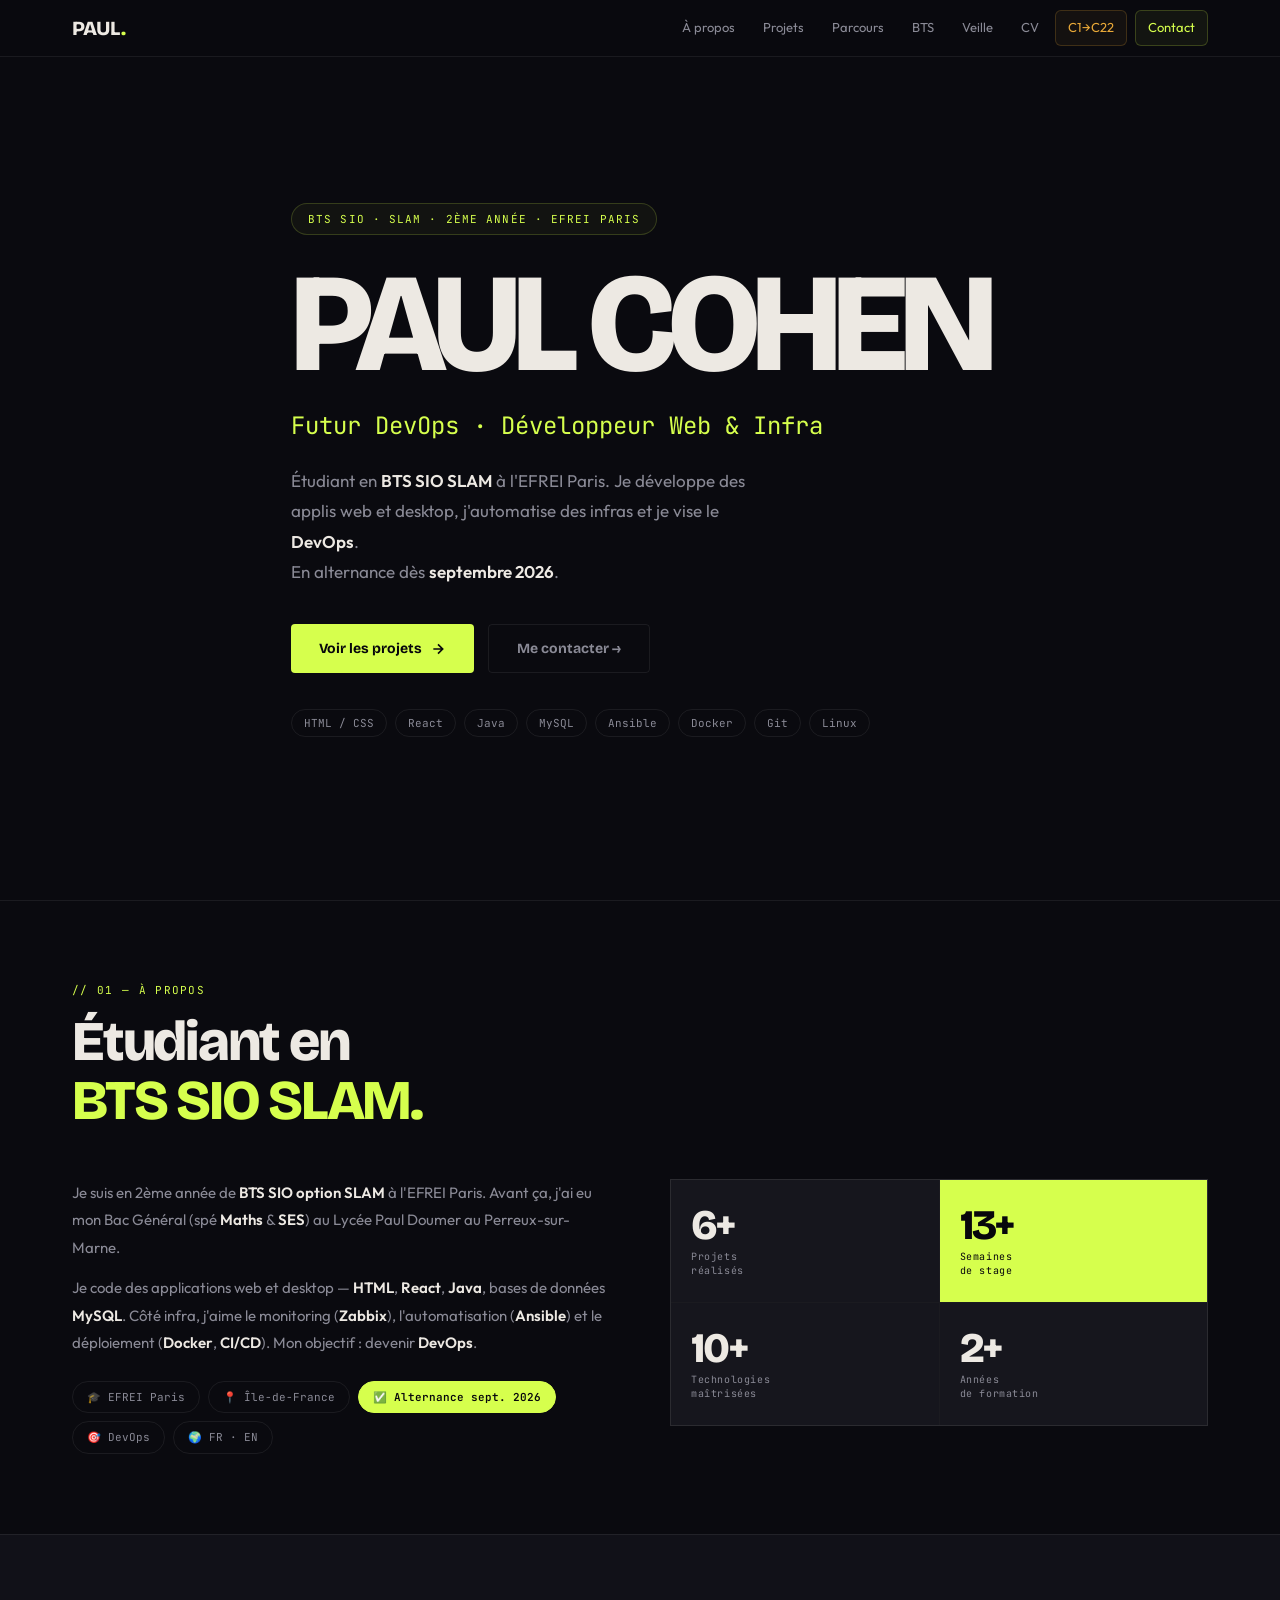
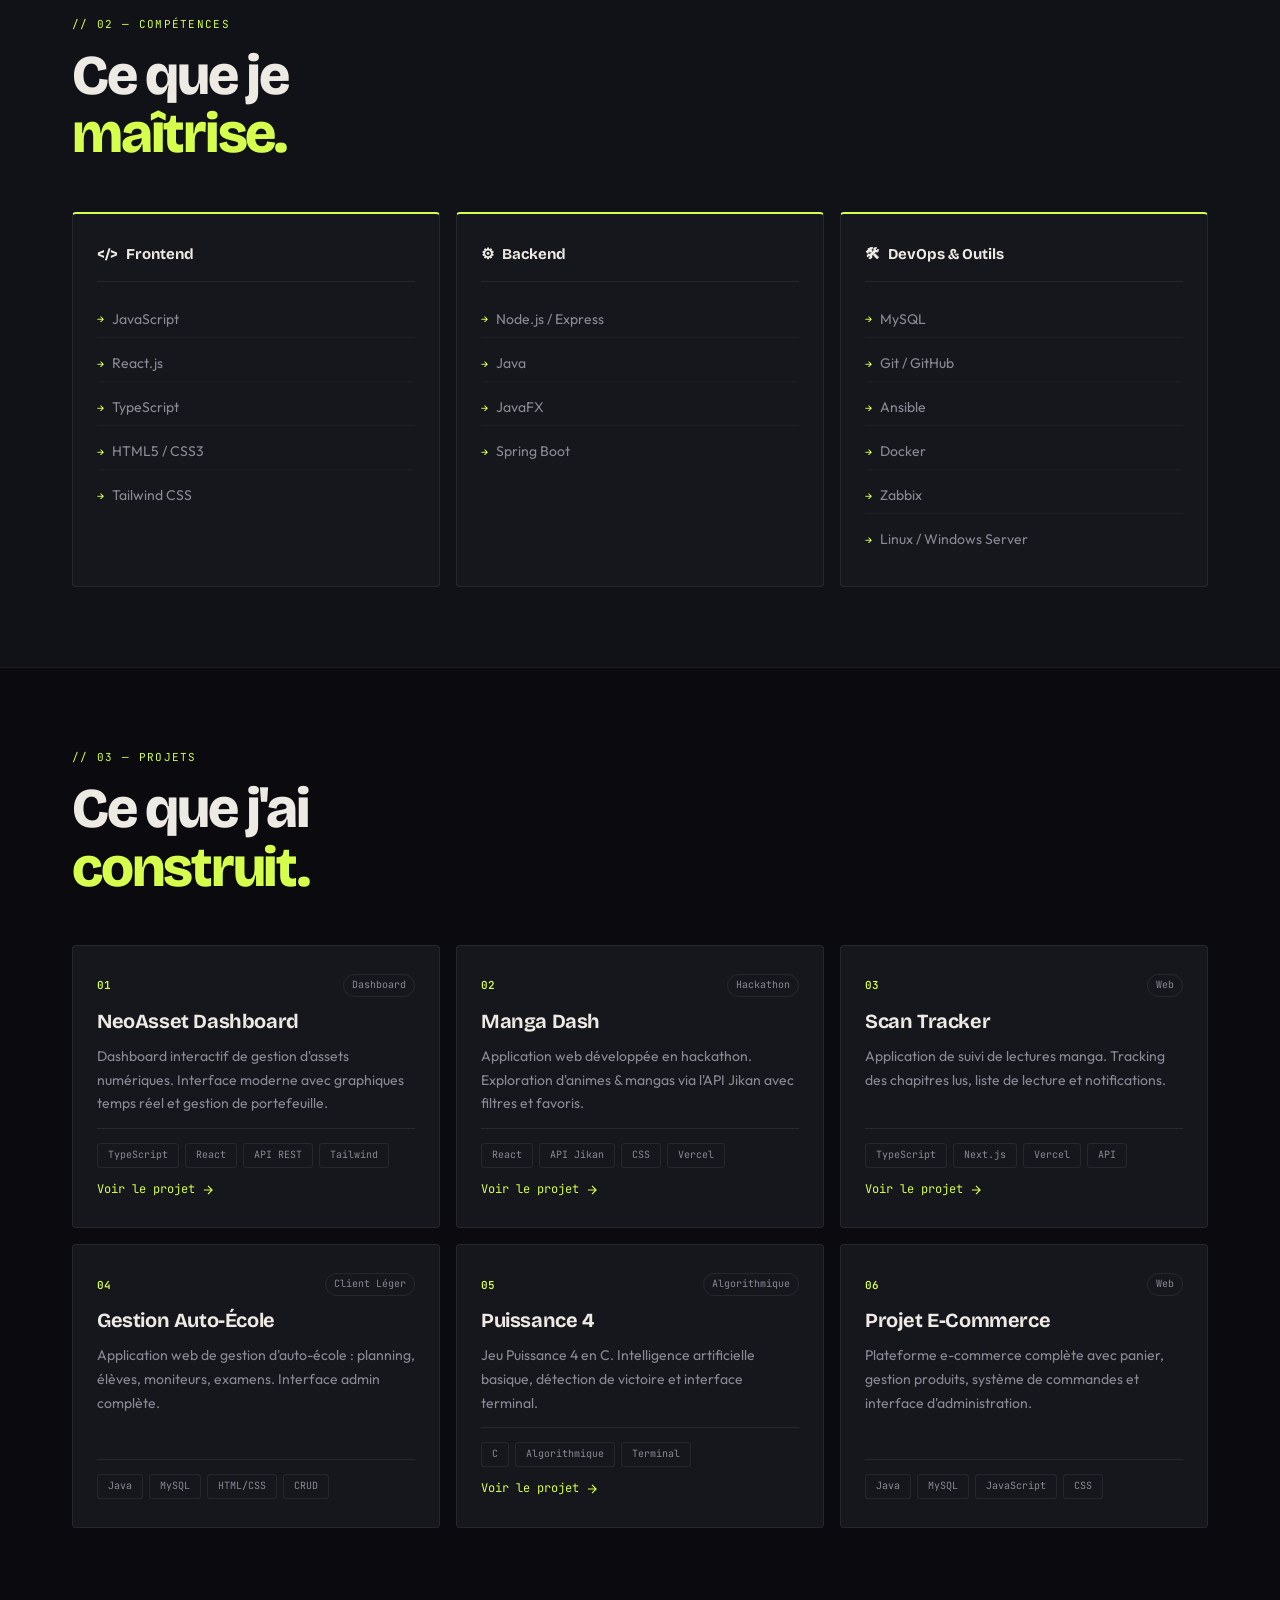
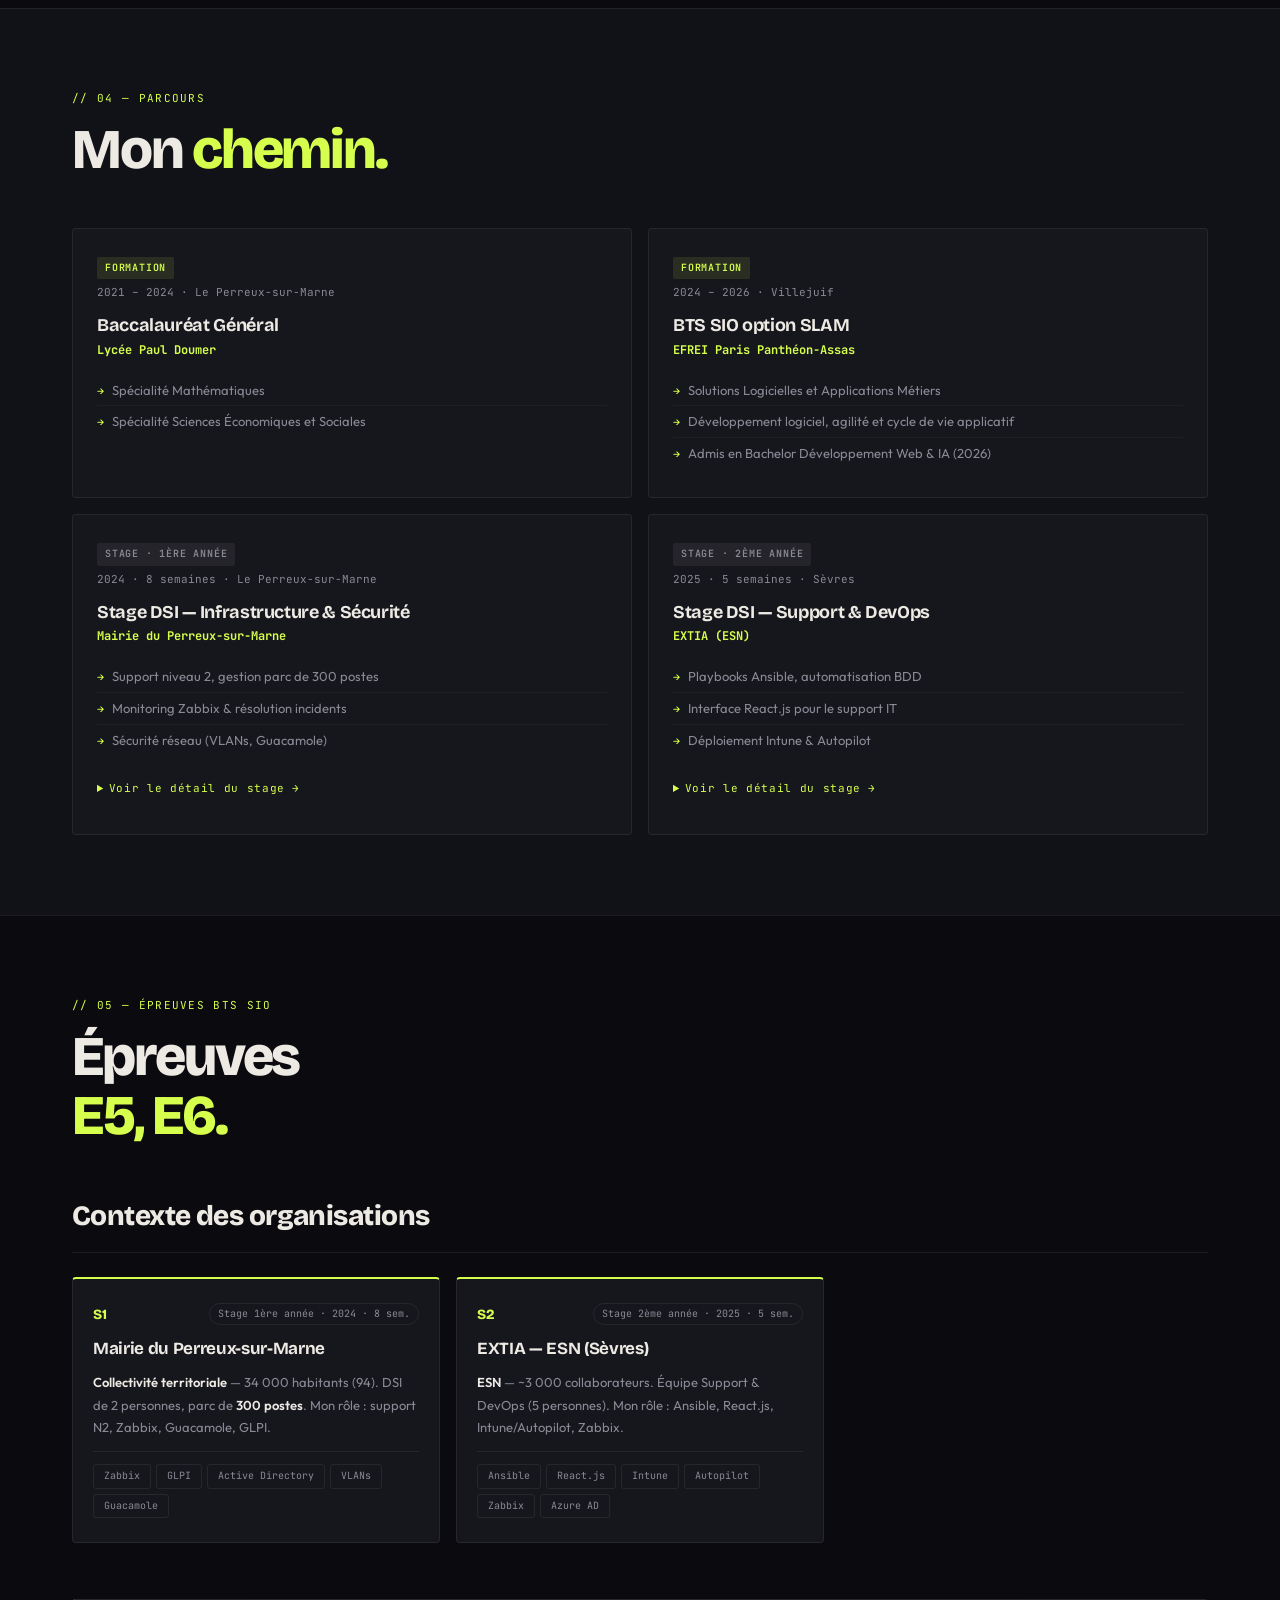
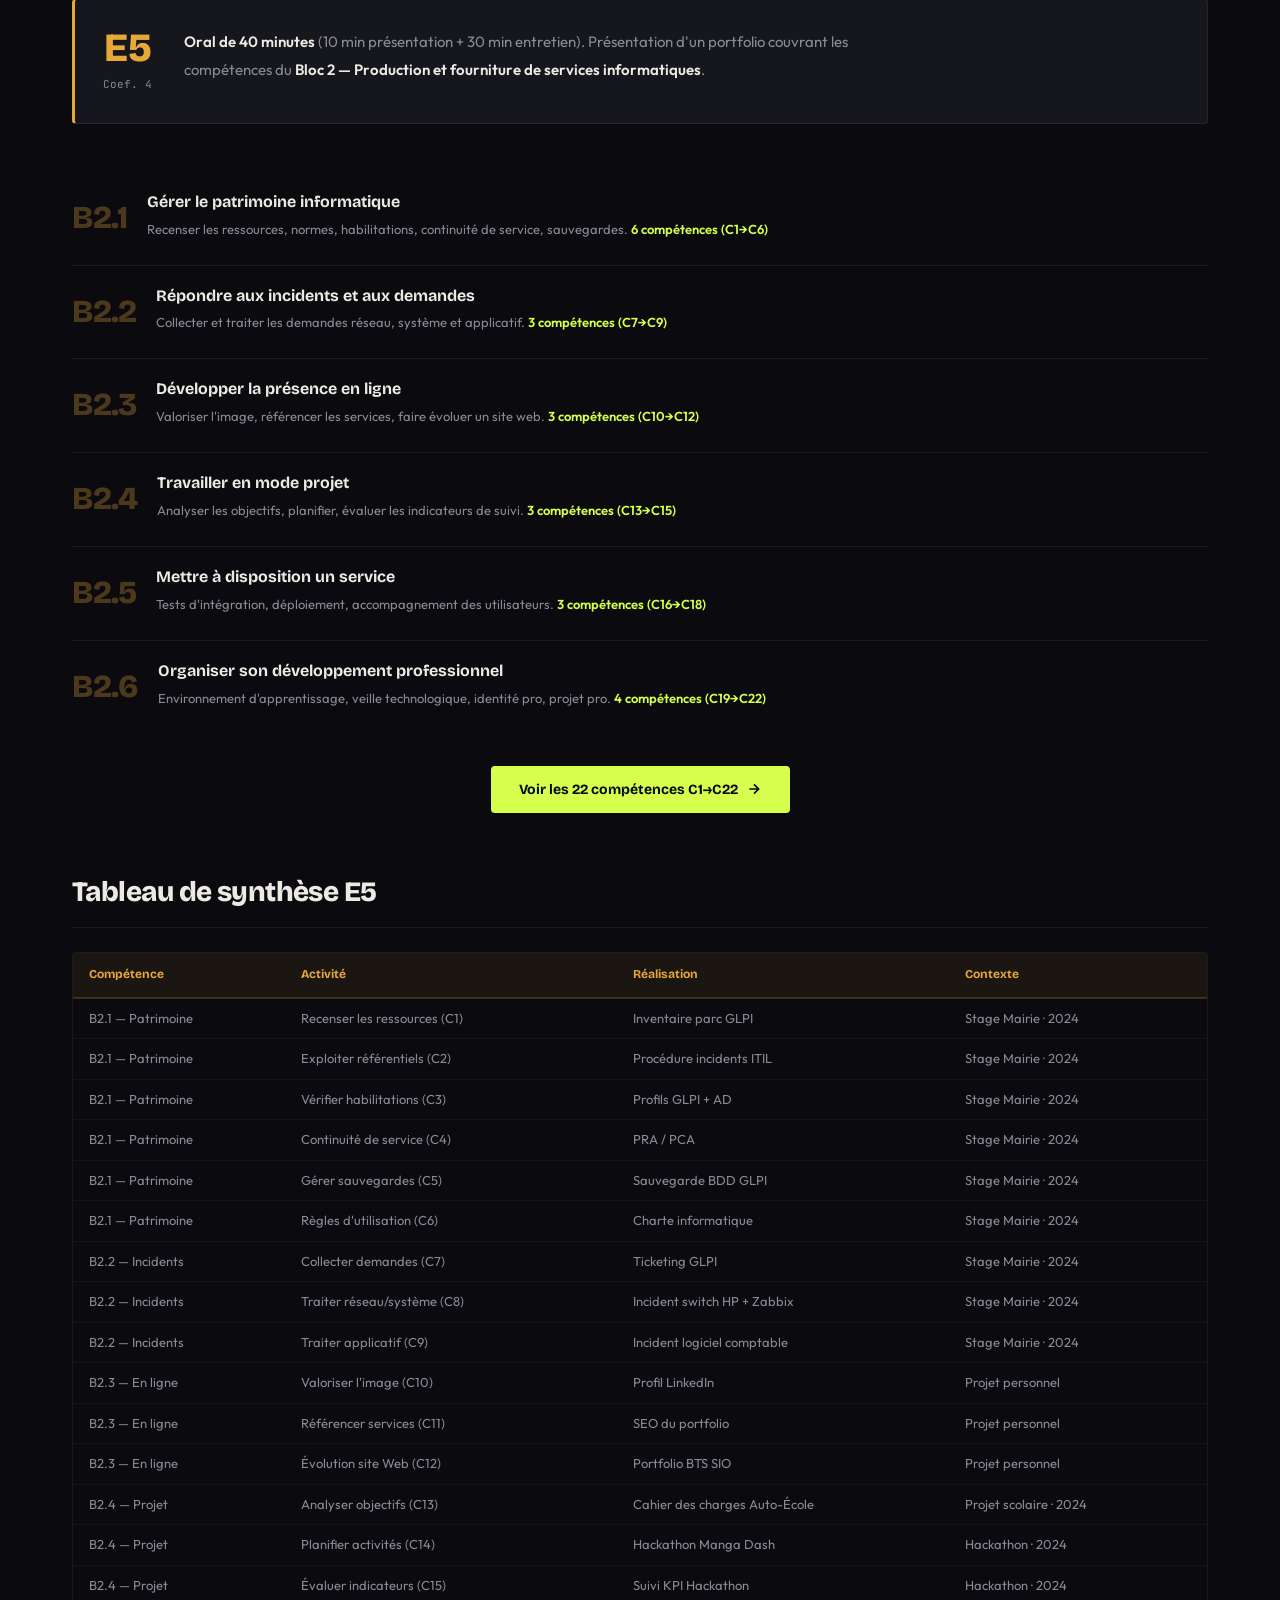
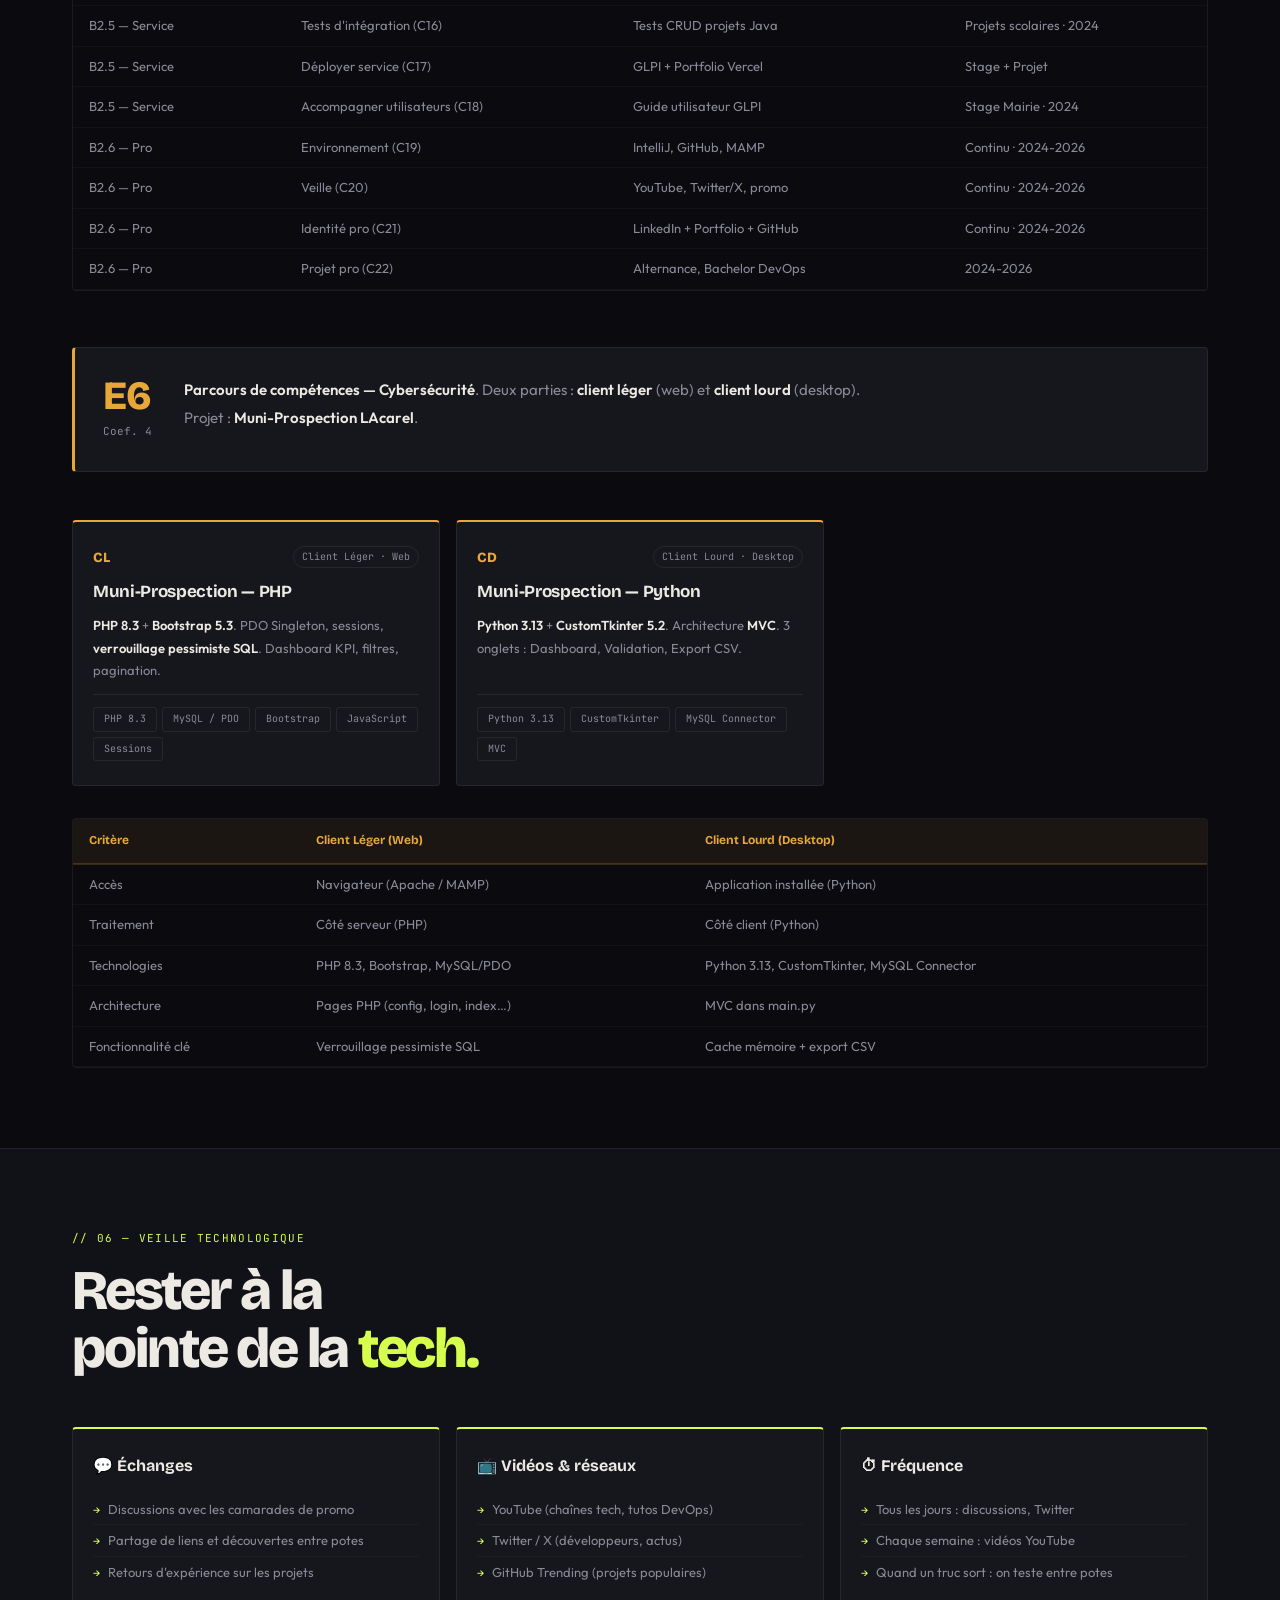
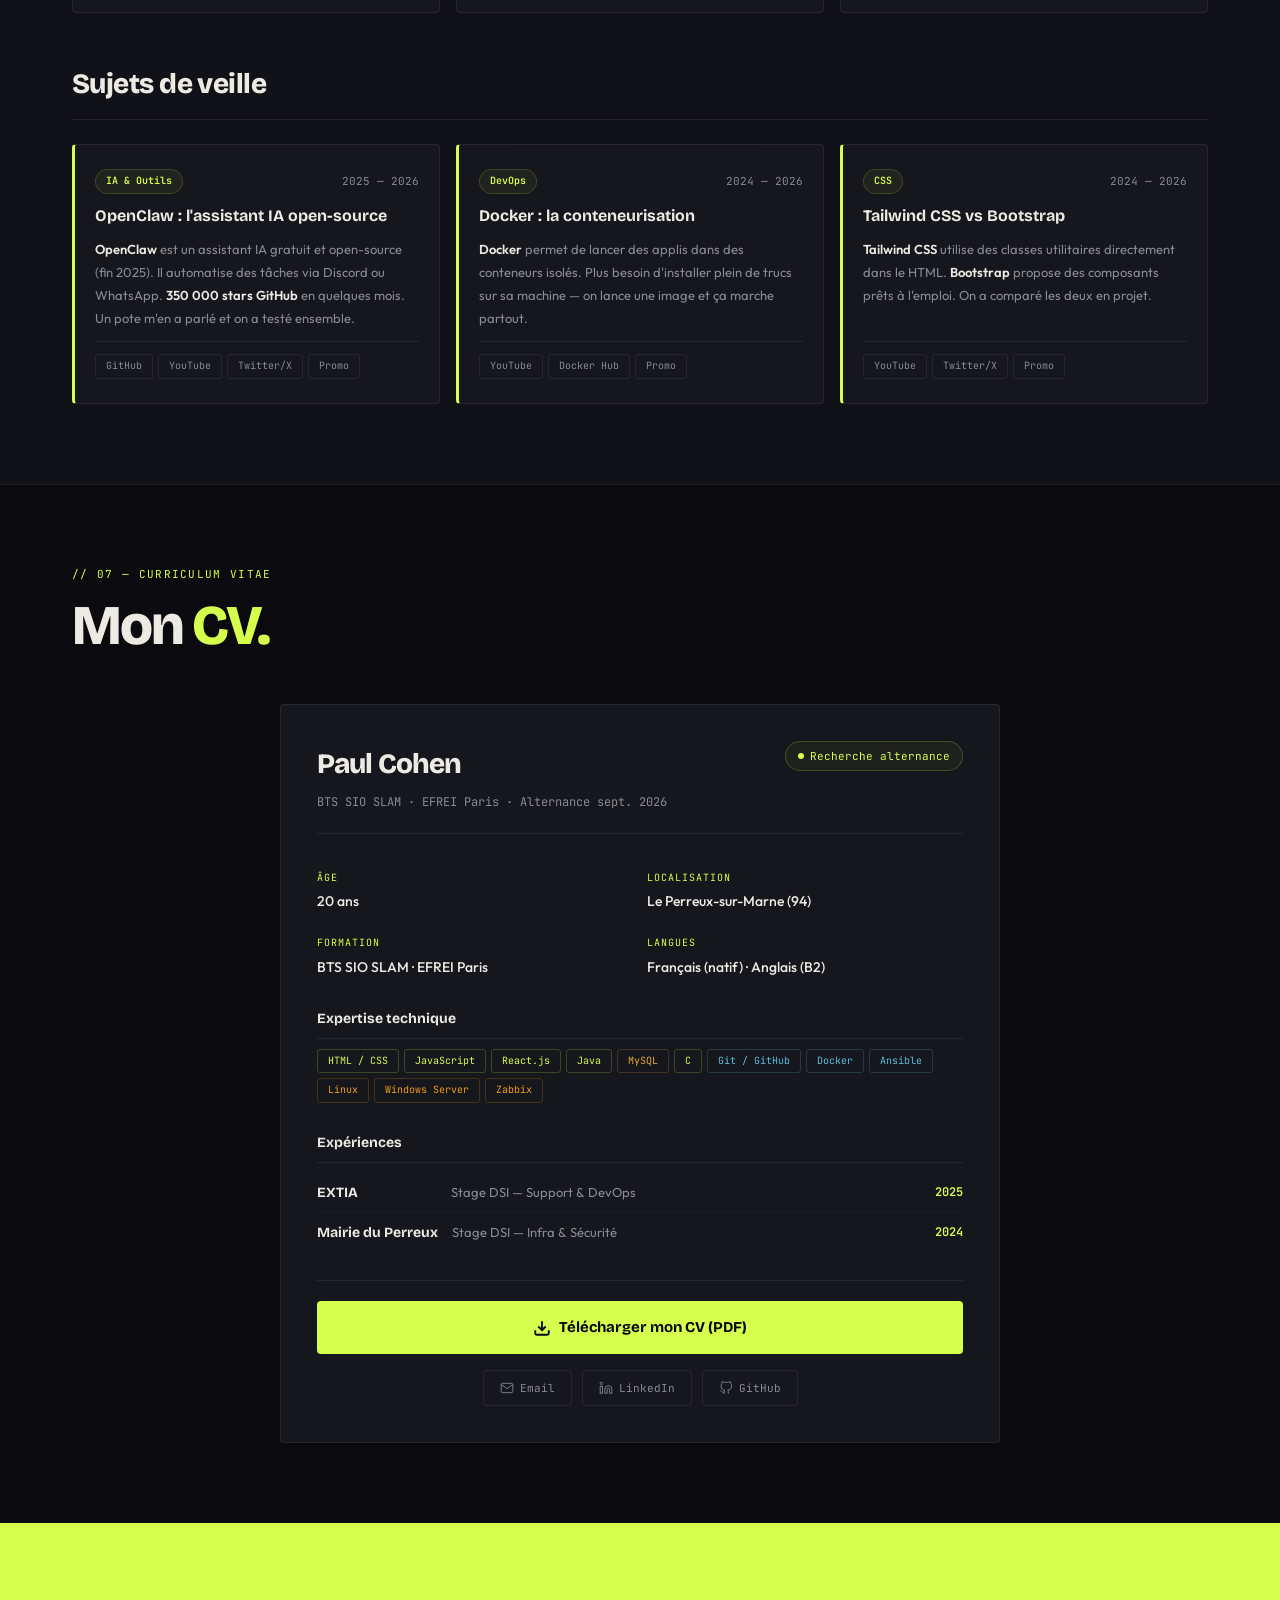
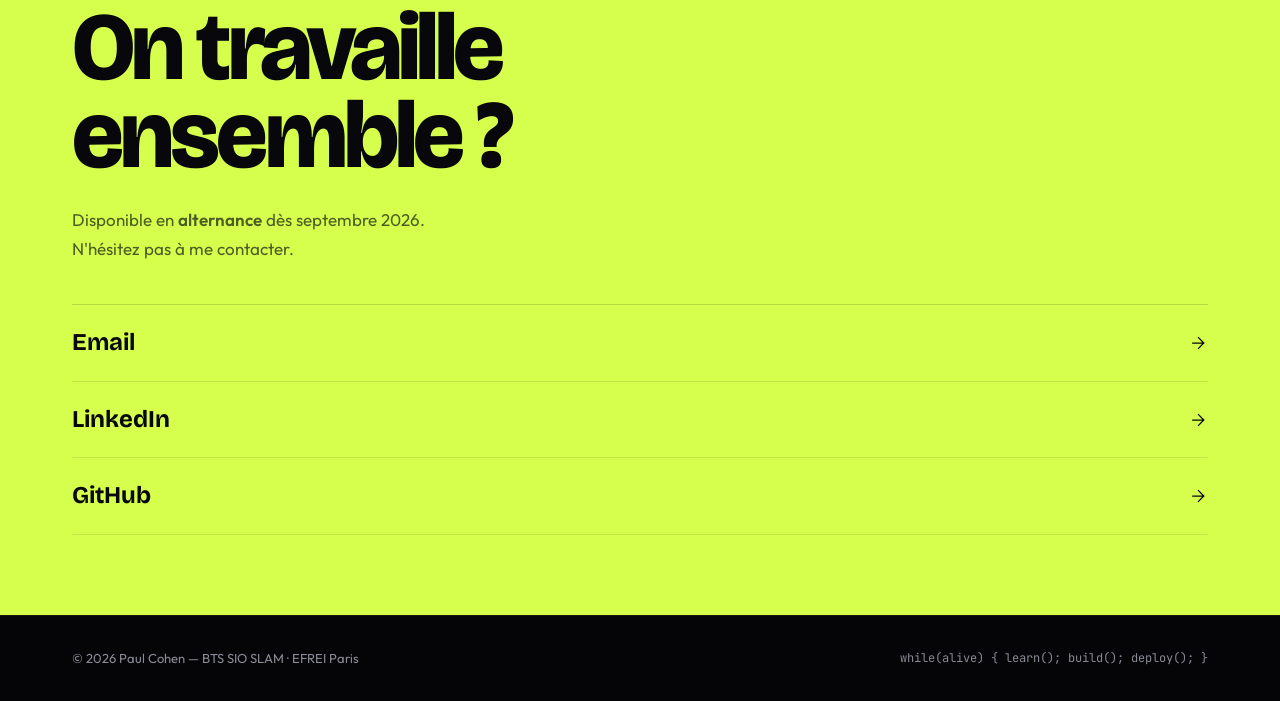
==== index.html @ 498a3d5b "conclusion" ====
<!DOCTYPE html>
<html lang="fr">
<head>
  <meta charset="UTF-8" />
  <meta name="viewport" content="width=device-width, initial-scale=1.0" />
  <title>Paul Cohen — BTS SIO SLAM · Portfolio</title>
  <meta name="description" content="Portfolio de Paul Cohen, étudiant en BTS SIO SLAM à l'EFREI Paris. Projets web, stages en infrastructure & DevOps, compétences C1 à C22." />
  <link rel="icon" href="data:image/svg+xml,<svg xmlns='http://www.w3.org/2000/svg' viewBox='0 0 100 100'><rect rx='16' width='100' height='100' fill='%230a0a0f'/><text x='50' y='72' font-size='60' font-family='sans-serif' font-weight='800' fill='%23D6FF4D' text-anchor='middle'>P</text></svg>" />
  <link rel="preconnect" href="https://fonts.googleapis.com" />
  <link rel="preconnect" href="https://fonts.gstatic.com" crossorigin />
  <link href="https://fonts.googleapis.com/css2?family=Bricolage+Grotesque:wght@400..800&family=Outfit:wght@300..600&family=JetBrains+Mono:wght@300..600&display=swap" rel="stylesheet" />
  <link rel="stylesheet" href="css/style.css" />
</head>
<body>

  <!-- NAV -->
  <nav id="nav">
    <div class="nav-inner">
      <a href="#hero" class="logo">PAUL<span>.</span></a>
      <div class="nav-links">
        <a href="#about">À propos</a>
        <a href="#projects">Projets</a>
        <a href="#parcours">Parcours</a>
        <a href="#bts">BTS</a>
        <a href="#veille">Veille</a>
        <a href="#cv">CV</a>
        <a href="epreuve-e5.html" class="nav-accent">C1→C22</a>
        <a href="#contact" class="nav-cta">Contact</a>
      </div>
      <button id="burger" aria-label="Menu"><span></span><span></span></button>
    </div>
  </nav>

  <!-- Mobile menu -->
  <div id="mobile-menu">
    <a href="#about">À propos</a>
    <a href="#skills">Compétences</a>
    <a href="#projects">Projets</a>
    <a href="#parcours">Parcours</a>
    <a href="#bts">BTS E5/E6</a>
    <a href="#veille">Veille</a>
    <a href="#cv">CV</a>
    <a href="epreuve-e5.html">C1 → C22</a>
    <a href="#contact">Contact</a>
  </div>

  <!-- ═══════ HERO ═══════ -->
  <section id="hero">
    <div class="container">
      <div class="hero-inner">
        <p class="hero-tag">BTS SIO · SLAM · 2ème année · EFREI Paris</p>
        <h1 class="hero-name">PAUL COHEN</h1>
        <p class="hero-role">Futur DevOps · Développeur Web & Infra</p>
        <p class="hero-desc">
          Étudiant en <strong>BTS SIO SLAM</strong> à l'EFREI Paris.
          Je développe des applis web et desktop, j'automatise des infras
          et je vise le <strong>DevOps</strong>.<br>
          En alternance dès <strong>septembre 2026</strong>.
        </p>
        <div class="hero-btns">
          <a href="#projects" class="btn btn-primary">
            Voir les projets
            <svg viewBox="0 0 24 24" fill="none" stroke="currentColor" stroke-width="2.5" width="16" height="16"><path d="M5 12h14M12 5l7 7-7 7"/></svg>
          </a>
          <a href="#contact" class="btn btn-secondary">Me contacter →</a>
        </div>
        <div class="hero-techs">
          <span class="tech-tag">HTML / CSS</span>
          <span class="tech-tag">React</span>
          <span class="tech-tag">Java</span>
          <span class="tech-tag">MySQL</span>
          <span class="tech-tag">Ansible</span>
          <span class="tech-tag">Docker</span>
          <span class="tech-tag">Git</span>
          <span class="tech-tag">Linux</span>
        </div>
      </div>
    </div>
  </section>

  <!-- ═══════ ABOUT ═══════ -->
  <section id="about">
    <div class="container">
      <p class="sec-label">// 01 — À propos</p>
      <h2 class="sec-title">Étudiant en<br><em>BTS SIO SLAM.</em></h2>

      <div class="about-grid">
        <div>
          <p class="about-bio">
            Je suis en 2ème année de <strong>BTS SIO option SLAM</strong> à l'EFREI Paris.
            Avant ça, j'ai eu mon Bac Général (spé <strong>Maths</strong> &amp; <strong>SES</strong>)
            au Lycée Paul Doumer au Perreux-sur-Marne.
          </p>
          <p class="about-bio">
            Je code des applications web et desktop — <strong>HTML</strong>, <strong>React</strong>,
            <strong>Java</strong>, bases de données <strong>MySQL</strong>.
            Côté infra, j'aime le monitoring (<strong>Zabbix</strong>), l'automatisation (<strong>Ansible</strong>)
            et le déploiement (<strong>Docker</strong>, <strong>CI/CD</strong>).
            Mon objectif : devenir <strong>DevOps</strong>.
          </p>
          <div class="pills">
            <span class="pill">🎓 EFREI Paris</span>
            <span class="pill">📍 Île-de-France</span>
            <span class="pill active">✅ Alternance sept. 2026</span>
            <span class="pill">🎯 DevOps</span>
            <span class="pill">🌍 FR · EN</span>
          </div>
        </div>

        <div class="stats-grid">
          <div class="stat-box">
            <span class="stat-num" data-target="6">0</span>
            <span class="stat-label">Projets<br>réalisés</span>
          </div>
          <div class="stat-box accent">
            <span class="stat-num" data-target="13">0</span>
            <span class="stat-label">Semaines<br>de stage</span>
          </div>
          <div class="stat-box">
            <span class="stat-num" data-target="10">0</span>
            <span class="stat-label">Technologies<br>maîtrisées</span>
          </div>
          <div class="stat-box">
            <span class="stat-num" data-target="2">0</span>
            <span class="stat-label">Années<br>de formation</span>
          </div>
        </div>
      </div>
    </div>
  </section>

  <!-- ═══════ SKILLS ═══════ -->
  <section id="skills">
    <div class="container">
      <p class="sec-label">// 02 — Compétences</p>
      <h2 class="sec-title">Ce que je<br><em>maîtrise.</em></h2>

      <div class="skills-grid">
        <div class="skill-col">
          <h3 class="skill-col-title"><span>&lt;/&gt;</span> Frontend</h3>
          <ul class="skill-list">
            <li class="skill-item">JavaScript</li>
            <li class="skill-item">React.js</li>
            <li class="skill-item">TypeScript</li>
            <li class="skill-item">HTML5 / CSS3</li>
            <li class="skill-item">Tailwind CSS</li>
          </ul>
        </div>
        <div class="skill-col">
          <h3 class="skill-col-title"><span>⚙</span> Backend</h3>
          <ul class="skill-list">
            <li class="skill-item">Node.js / Express</li>
            <li class="skill-item">Java</li>
            <li class="skill-item">JavaFX</li>
            <li class="skill-item">Spring Boot</li>
          </ul>
        </div>
        <div class="skill-col">
          <h3 class="skill-col-title"><span>🛠</span> DevOps &amp; Outils</h3>
          <ul class="skill-list">
            <li class="skill-item">MySQL</li>
            <li class="skill-item">Git / GitHub</li>
            <li class="skill-item">Ansible</li>
            <li class="skill-item">Docker</li>
            <li class="skill-item">Zabbix</li>
            <li class="skill-item">Linux / Windows Server</li>
          </ul>
        </div>
      </div>
    </div>
  </section>

  <!-- ═══════ PROJECTS ═══════ -->
  <section id="projects">
    <div class="container">
      <p class="sec-label">// 03 — Projets</p>
      <h2 class="sec-title">Ce que j'ai<br><em>construit.</em></h2>
      <div class="proj-grid" id="projCards">
        <!-- Rendered by JS -->
      </div>
    </div>
  </section>

  <!-- ═══════ PARCOURS ═══════ -->
  <section id="parcours">
    <div class="container">
      <p class="sec-label">// 04 — Parcours</p>
      <h2 class="sec-title">Mon <em>chemin.</em></h2>

      <div class="tl-grid">

        <!-- BAC -->
        <div class="tl-card fade-in">
          <div class="tl-top">
            <span class="tl-tag edu">Formation</span>
            <span class="tl-period">2021 – 2024 · Le Perreux-sur-Marne</span>
          </div>
          <h3 class="tl-title">Baccalauréat Général</h3>
          <h4 class="tl-place">Lycée Paul Doumer</h4>
          <ul class="tl-list">
            <li>Spécialité Mathématiques</li>
            <li>Spécialité Sciences Économiques et Sociales</li>
          </ul>
        </div>

        <!-- BTS -->
        <div class="tl-card fade-in">
          <div class="tl-top">
            <span class="tl-tag edu">Formation</span>
            <span class="tl-period">2024 – 2026 · Villejuif</span>
          </div>
          <h3 class="tl-title">BTS SIO option SLAM</h3>
          <h4 class="tl-place">EFREI Paris Panthéon-Assas</h4>
          <ul class="tl-list">
            <li>Solutions Logicielles et Applications Métiers</li>
            <li>Développement logiciel, agilité et cycle de vie applicatif</li>
            <li>Admis en Bachelor Développement Web &amp; IA (2026)</li>
          </ul>
        </div>

        <!-- STAGE MAIRIE -->
        <div class="tl-card fade-in">
          <div class="tl-top">
            <span class="tl-tag xp">Stage · 1ère année</span>
            <span class="tl-period">2024 · 8 semaines · Le Perreux-sur-Marne</span>
          </div>
          <h3 class="tl-title">Stage DSI — Infrastructure &amp; Sécurité</h3>
          <h4 class="tl-place">Mairie du Perreux-sur-Marne</h4>
          <ul class="tl-list">
            <li>Support niveau 2, gestion parc de 300 postes</li>
            <li>Monitoring Zabbix &amp; résolution incidents</li>
            <li>Sécurité réseau (VLANs, Guacamole)</li>
          </ul>
          <details class="stage-details">
            <summary>Voir le détail du stage →</summary>
            <div class="stage-detail-grid">
              <div class="stage-block">
                <span class="stage-block-label">Observabilité</span>
                <p>Installation et configuration de <strong>Zabbix</strong> pour le monitoring. Supervision des serveurs, switches et services critiques.</p>
              </div>
              <div class="stage-block">
                <span class="stage-block-label">Accès distant</span>
                <p>Déploiement d'<strong>Apache Guacamole</strong> pour les accès à distance sécurisés. Configuration RDP/SSH via interface web.</p>
              </div>
              <div class="stage-block">
                <span class="stage-block-label">Réseau</span>
                <p>Segmentation via <strong>VLANs</strong> pour isoler les flux sensibles et renforcer la sécurité.</p>
              </div>
              <div class="stage-block">
                <span class="stage-block-label">Support</span>
                <p>Support N2 sur <strong>300 postes</strong>. Gestion des tickets via <strong>GLPI</strong>. Rédaction de procédures et charte informatique.</p>
              </div>
            </div>
            <div class="stage-techs">
              <span>Zabbix</span><span>GLPI</span><span>Guacamole</span><span>Active Directory</span><span>VLANs</span><span>Windows Server</span><span>Linux</span>
            </div>
          </details>
        </div>

        <!-- STAGE EXTIA -->
        <div class="tl-card fade-in">
          <div class="tl-top">
            <span class="tl-tag xp">Stage · 2ème année</span>
            <span class="tl-period">2025 · 5 semaines · Sèvres</span>
          </div>
          <h3 class="tl-title">Stage DSI — Support &amp; DevOps</h3>
          <h4 class="tl-place">EXTIA (ESN)</h4>
          <ul class="tl-list">
            <li>Playbooks Ansible, automatisation BDD</li>
            <li>Interface React.js pour le support IT</li>
            <li>Déploiement Intune &amp; Autopilot</li>
          </ul>
          <details class="stage-details">
            <summary>Voir le détail du stage →</summary>
            <div class="stage-detail-grid">
              <div class="stage-block">
                <span class="stage-block-label">Industrialisation</span>
                <p>Conception de <strong>playbooks Ansible</strong> pour automatiser le provisionnement et la maintenance des bases de données.</p>
              </div>
              <div class="stage-block">
                <span class="stage-block-label">Frontend</span>
                <p>Développement d'une <strong>interface React.js</strong> pour le support IT. Dashboard de suivi des tickets et équipements.</p>
              </div>
              <div class="stage-block">
                <span class="stage-block-label">Modern Workplace</span>
                <p>Déploiement de postes via <strong>Microsoft Intune</strong> et <strong>Autopilot</strong> (Zero-Touch). Politiques de sécurité et conformité.</p>
              </div>
              <div class="stage-block">
                <span class="stage-block-label">Observabilité</span>
                <p>Monitoring d'infrastructure hybride via <strong>Zabbix</strong>. Mise en place d'alertes et tableaux de bord.</p>
              </div>
            </div>
            <div class="stage-techs">
              <span>Ansible</span><span>React.js</span><span>Intune</span><span>Autopilot</span><span>Zabbix</span><span>Azure AD</span><span>PowerShell</span>
            </div>
          </details>
        </div>

      </div>
    </div>
  </section>

  <!-- ═══════ BTS ═══════ -->
  <section id="bts">
    <div class="container">
      <p class="sec-label">// 05 — Épreuves BTS SIO</p>
      <h2 class="sec-title">Épreuves<br><em>E5, E6.</em></h2>

      <!-- Contexte stages -->
      <h3 class="sub-title">Contexte des organisations</h3>
      <div class="sit-grid" style="margin-bottom:56px">
        <div class="sit-card">
          <div class="sit-header">
            <span class="sit-num">S1</span>
            <span class="sit-tag">Stage 1ère année · 2024 · 8 sem.</span>
          </div>
          <h4 class="sit-name">Mairie du Perreux-sur-Marne</h4>
          <p class="sit-desc"><strong>Collectivité territoriale</strong> — 34 000 habitants (94). DSI de 2 personnes, parc de <strong>300 postes</strong>. Mon rôle : support N2, Zabbix, Guacamole, GLPI.</p>
          <div class="sit-skills"><span>Zabbix</span><span>GLPI</span><span>Active Directory</span><span>VLANs</span><span>Guacamole</span></div>
        </div>
        <div class="sit-card">
          <div class="sit-header">
            <span class="sit-num">S2</span>
            <span class="sit-tag">Stage 2ème année · 2025 · 5 sem.</span>
          </div>
          <h4 class="sit-name">EXTIA — ESN (Sèvres)</h4>
          <p class="sit-desc"><strong>ESN</strong> — ~3 000 collaborateurs. Équipe Support &amp; DevOps (5 personnes). Mon rôle : Ansible, React.js, Intune/Autopilot, Zabbix.</p>
          <div class="sit-skills"><span>Ansible</span><span>React.js</span><span>Intune</span><span>Autopilot</span><span>Zabbix</span><span>Azure AD</span></div>
        </div>
      </div>

      <!-- E5 -->
      <div class="exam-intro fade-in" style="border-left-color:var(--acc2)">
        <div style="text-align:center;flex-shrink:0">
          <span class="badge-code" style="color:var(--acc2)">E5</span><br>
          <span class="badge-coef">Coef. 4</span>
        </div>
        <div>
          <p class="exam-desc">
            <strong>Oral de 40 minutes</strong> (10 min présentation + 30 min entretien).
            Présentation d'un portfolio couvrant les compétences du
            <strong>Bloc 2 — Production et fourniture de services informatiques</strong>.
          </p>
        </div>
      </div>

      <div class="e5-blocs" style="margin-bottom:32px">
        <div class="e5-bloc">
          <div class="e5-bloc-num">B2.1</div>
          <div class="e5-bloc-content">
            <h4>Gérer le patrimoine informatique</h4>
            <p>Recenser les ressources, normes, habilitations, continuité de service, sauvegardes. <strong>6 compétences (C1→C6)</strong></p>
          </div>
        </div>
        <div class="e5-bloc">
          <div class="e5-bloc-num">B2.2</div>
          <div class="e5-bloc-content">
            <h4>Répondre aux incidents et aux demandes</h4>
            <p>Collecter et traiter les demandes réseau, système et applicatif. <strong>3 compétences (C7→C9)</strong></p>
          </div>
        </div>
        <div class="e5-bloc">
          <div class="e5-bloc-num">B2.3</div>
          <div class="e5-bloc-content">
            <h4>Développer la présence en ligne</h4>
            <p>Valoriser l'image, référencer les services, faire évoluer un site web. <strong>3 compétences (C10→C12)</strong></p>
          </div>
        </div>
        <div class="e5-bloc">
          <div class="e5-bloc-num">B2.4</div>
          <div class="e5-bloc-content">
            <h4>Travailler en mode projet</h4>
            <p>Analyser les objectifs, planifier, évaluer les indicateurs de suivi. <strong>3 compétences (C13→C15)</strong></p>
          </div>
        </div>
        <div class="e5-bloc">
          <div class="e5-bloc-num">B2.5</div>
          <div class="e5-bloc-content">
            <h4>Mettre à disposition un service</h4>
            <p>Tests d'intégration, déploiement, accompagnement des utilisateurs. <strong>3 compétences (C16→C18)</strong></p>
          </div>
        </div>
        <div class="e5-bloc">
          <div class="e5-bloc-num">B2.6</div>
          <div class="e5-bloc-content">
            <h4>Organiser son développement professionnel</h4>
            <p>Environnement d'apprentissage, veille technologique, identité pro, projet pro. <strong>4 compétences (C19→C22)</strong></p>
          </div>
        </div>
      </div>

      <div style="text-align:center;margin-bottom:56px">
        <a href="epreuve-e5.html" class="btn btn-primary" style="display:inline-flex">
          Voir les 22 compétences C1→C22
          <svg viewBox="0 0 24 24" fill="none" stroke="currentColor" stroke-width="2.5" width="16" height="16"><path d="M5 12h14M12 5l7 7-7 7"/></svg>
        </a>
      </div>

      <!-- Tableau de synthèse -->
      <h3 class="sub-title">Tableau de synthèse E5</h3>
      <div class="table-wrap">
        <table class="synth-table">
          <thead>
            <tr><th>Compétence</th><th>Activité</th><th>Réalisation</th><th>Contexte</th></tr>
          </thead>
          <tbody>
            <tr><td>B2.1 — Patrimoine</td><td>Recenser les ressources (C1)</td><td>Inventaire parc GLPI</td><td>Stage Mairie · 2024</td></tr>
            <tr><td>B2.1 — Patrimoine</td><td>Exploiter référentiels (C2)</td><td>Procédure incidents ITIL</td><td>Stage Mairie · 2024</td></tr>
            <tr><td>B2.1 — Patrimoine</td><td>Vérifier habilitations (C3)</td><td>Profils GLPI + AD</td><td>Stage Mairie · 2024</td></tr>
            <tr><td>B2.1 — Patrimoine</td><td>Continuité de service (C4)</td><td>PRA / PCA</td><td>Stage Mairie · 2024</td></tr>
            <tr><td>B2.1 — Patrimoine</td><td>Gérer sauvegardes (C5)</td><td>Sauvegarde BDD GLPI</td><td>Stage Mairie · 2024</td></tr>
            <tr><td>B2.1 — Patrimoine</td><td>Règles d'utilisation (C6)</td><td>Charte informatique</td><td>Stage Mairie · 2024</td></tr>
            <tr><td>B2.2 — Incidents</td><td>Collecter demandes (C7)</td><td>Ticketing GLPI</td><td>Stage Mairie · 2024</td></tr>
            <tr><td>B2.2 — Incidents</td><td>Traiter réseau/système (C8)</td><td>Incident switch HP + Zabbix</td><td>Stage Mairie · 2024</td></tr>
            <tr><td>B2.2 — Incidents</td><td>Traiter applicatif (C9)</td><td>Incident logiciel comptable</td><td>Stage Mairie · 2024</td></tr>
            <tr><td>B2.3 — En ligne</td><td>Valoriser l'image (C10)</td><td>Profil LinkedIn</td><td>Projet personnel</td></tr>
            <tr><td>B2.3 — En ligne</td><td>Référencer services (C11)</td><td>SEO du portfolio</td><td>Projet personnel</td></tr>
            <tr><td>B2.3 — En ligne</td><td>Évolution site Web (C12)</td><td>Portfolio BTS SIO</td><td>Projet personnel</td></tr>
            <tr><td>B2.4 — Projet</td><td>Analyser objectifs (C13)</td><td>Cahier des charges Auto-École</td><td>Projet scolaire · 2024</td></tr>
            <tr><td>B2.4 — Projet</td><td>Planifier activités (C14)</td><td>Hackathon Manga Dash</td><td>Hackathon · 2024</td></tr>
            <tr><td>B2.4 — Projet</td><td>Évaluer indicateurs (C15)</td><td>Suivi KPI Hackathon</td><td>Hackathon · 2024</td></tr>
            <tr><td>B2.5 — Service</td><td>Tests d'intégration (C16)</td><td>Tests CRUD projets Java</td><td>Projets scolaires · 2024</td></tr>
            <tr><td>B2.5 — Service</td><td>Déployer service (C17)</td><td>GLPI + Portfolio Vercel</td><td>Stage + Projet</td></tr>
            <tr><td>B2.5 — Service</td><td>Accompagner utilisateurs (C18)</td><td>Guide utilisateur GLPI</td><td>Stage Mairie · 2024</td></tr>
            <tr><td>B2.6 — Pro</td><td>Environnement (C19)</td><td>IntelliJ, GitHub, MAMP</td><td>Continu · 2024-2026</td></tr>
            <tr><td>B2.6 — Pro</td><td>Veille (C20)</td><td>YouTube, Twitter/X, promo</td><td>Continu · 2024-2026</td></tr>
            <tr><td>B2.6 — Pro</td><td>Identité pro (C21)</td><td>LinkedIn + Portfolio + GitHub</td><td>Continu · 2024-2026</td></tr>
            <tr><td>B2.6 — Pro</td><td>Projet pro (C22)</td><td>Alternance, Bachelor DevOps</td><td>2024-2026</td></tr>
          </tbody>
        </table>
      </div>

      <!-- E6 -->
      <div class="exam-intro fade-in" style="border-left-color:#E8A838;margin-top:56px">
        <div style="text-align:center;flex-shrink:0">
          <span class="badge-code" style="color:#E8A838">E6</span><br>
          <span class="badge-coef">Coef. 4</span>
        </div>
        <div>
          <p class="exam-desc">
            <strong>Parcours de compétences — Cybersécurité</strong>.
            Deux parties : <strong>client léger</strong> (web) et <strong>client lourd</strong> (desktop).
            Projet : <strong>Muni-Prospection LAcarel</strong>.
          </p>
        </div>
      </div>

      <div class="sit-grid" style="margin-bottom:32px">
        <div class="sit-card orange">
          <div class="sit-header"><span class="sit-num">CL</span><span class="sit-tag">Client Léger · Web</span></div>
          <h4 class="sit-name">Muni-Prospection — PHP</h4>
          <p class="sit-desc"><strong>PHP 8.3</strong> + <strong>Bootstrap 5.3</strong>. PDO Singleton, sessions, <strong>verrouillage pessimiste SQL</strong>. Dashboard KPI, filtres, pagination.</p>
          <div class="sit-skills"><span>PHP 8.3</span><span>MySQL / PDO</span><span>Bootstrap</span><span>JavaScript</span><span>Sessions</span></div>
        </div>
        <div class="sit-card orange">
          <div class="sit-header"><span class="sit-num">CD</span><span class="sit-tag">Client Lourd · Desktop</span></div>
          <h4 class="sit-name">Muni-Prospection — Python</h4>
          <p class="sit-desc"><strong>Python 3.13</strong> + <strong>CustomTkinter 5.2</strong>. Architecture <strong>MVC</strong>. 3 onglets : Dashboard, Validation, Export CSV.</p>
          <div class="sit-skills"><span>Python 3.13</span><span>CustomTkinter</span><span>MySQL Connector</span><span>MVC</span></div>
        </div>
      </div>

      <!-- Tableau comparatif -->
      <div class="table-wrap">
        <table class="synth-table">
          <thead>
            <tr><th>Critère</th><th>Client Léger (Web)</th><th>Client Lourd (Desktop)</th></tr>
          </thead>
          <tbody>
            <tr><td>Accès</td><td>Navigateur (Apache / MAMP)</td><td>Application installée (Python)</td></tr>
            <tr><td>Traitement</td><td>Côté serveur (PHP)</td><td>Côté client (Python)</td></tr>
            <tr><td>Technologies</td><td>PHP 8.3, Bootstrap, MySQL/PDO</td><td>Python 3.13, CustomTkinter, MySQL Connector</td></tr>
            <tr><td>Architecture</td><td>Pages PHP (config, login, index…)</td><td>MVC dans main.py</td></tr>
            <tr><td>Fonctionnalité clé</td><td>Verrouillage pessimiste SQL</td><td>Cache mémoire + export CSV</td></tr>
          </tbody>
        </table>
      </div>

    </div>
  </section>

  <!-- ═══════ VEILLE ═══════ -->
  <section id="veille">
    <div class="container">
      <p class="sec-label">// 06 — Veille technologique</p>
      <h2 class="sec-title">Rester à la<br>pointe de la <em>tech.</em></h2>

      <div class="veille-grid">
        <div class="veille-method fade-in">
          <h4>💬 Échanges</h4>
          <ul>
            <li>Discussions avec les camarades de promo</li>
            <li>Partage de liens et découvertes entre potes</li>
            <li>Retours d'expérience sur les projets</li>
          </ul>
        </div>
        <div class="veille-method fade-in">
          <h4>📺 Vidéos &amp; réseaux</h4>
          <ul>
            <li>YouTube (chaînes tech, tutos DevOps)</li>
            <li>Twitter / X (développeurs, actus)</li>
            <li>GitHub Trending (projets populaires)</li>
          </ul>
        </div>
        <div class="veille-method fade-in">
          <h4>⏱ Fréquence</h4>
          <ul>
            <li>Tous les jours : discussions, Twitter</li>
            <li>Chaque semaine : vidéos YouTube</li>
            <li>Quand un truc sort : on teste entre potes</li>
          </ul>
        </div>
      </div>

      <h3 class="sub-title">Sujets de veille</h3>
      <div class="veille-sujets">
        <div class="veille-sujet fade-in">
          <div class="vs-header"><span class="vs-tag">IA &amp; Outils</span><span class="vs-year">2025 — 2026</span></div>
          <h4>OpenClaw : l'assistant IA open-source</h4>
          <p><strong>OpenClaw</strong> est un assistant IA gratuit et open-source (fin 2025). Il automatise des tâches via Discord ou WhatsApp. <strong>350 000 stars GitHub</strong> en quelques mois. Un pote m'en a parlé et on a testé ensemble.</p>
          <div class="vs-sources"><span>GitHub</span><span>YouTube</span><span>Twitter/X</span><span>Promo</span></div>
        </div>
        <div class="veille-sujet fade-in">
          <div class="vs-header"><span class="vs-tag">DevOps</span><span class="vs-year">2024 — 2026</span></div>
          <h4>Docker : la conteneurisation</h4>
          <p><strong>Docker</strong> permet de lancer des applis dans des conteneurs isolés. Plus besoin d'installer plein de trucs sur sa machine — on lance une image et ça marche partout.</p>
          <div class="vs-sources"><span>YouTube</span><span>Docker Hub</span><span>Promo</span></div>
        </div>
        <div class="veille-sujet fade-in">
          <div class="vs-header"><span class="vs-tag">CSS</span><span class="vs-year">2024 — 2026</span></div>
          <h4>Tailwind CSS vs Bootstrap</h4>
          <p><strong>Tailwind CSS</strong> utilise des classes utilitaires directement dans le HTML. <strong>Bootstrap</strong> propose des composants prêts à l'emploi. On a comparé les deux en projet.</p>
          <div class="vs-sources"><span>YouTube</span><span>Twitter/X</span><span>Promo</span></div>
        </div>
      </div>
    </div>
  </section>

  <!-- ═══════ CV ═══════ -->
  <section id="cv">
    <div class="container">
      <p class="sec-label">// 07 — Curriculum Vitae</p>
      <h2 class="sec-title">Mon <em>CV.</em></h2>

      <div class="cv-card fade-in">
        <div class="cv-header">
          <div>
            <h3 class="cv-name">Paul Cohen</h3>
            <p class="cv-subtitle">BTS SIO SLAM · EFREI Paris · Alternance sept. 2026</p>
          </div>
          <div class="cv-status"><span class="dot-live"></span> Recherche alternance</div>
        </div>

        <div class="cv-info-grid">
          <div><span class="cv-info-label">Âge</span><p class="cv-info-value">20 ans</p></div>
          <div><span class="cv-info-label">Localisation</span><p class="cv-info-value">Le Perreux-sur-Marne (94)</p></div>
          <div><span class="cv-info-label">Formation</span><p class="cv-info-value">BTS SIO SLAM · EFREI Paris</p></div>
          <div><span class="cv-info-label">Langues</span><p class="cv-info-value">Français (natif) · Anglais (B2)</p></div>
        </div>

        <div>
          <h4 class="cv-section-title">Expertise technique</h4>
          <div class="cv-tags">
            <span class="cv-tag dev">HTML / CSS</span>
            <span class="cv-tag dev">JavaScript</span>
            <span class="cv-tag dev">React.js</span>
            <span class="cv-tag dev">Java</span>
            <span class="cv-tag data">MySQL</span>
            <span class="cv-tag dev">C</span>
            <span class="cv-tag cloud">Git / GitHub</span>
            <span class="cv-tag cloud">Docker</span>
            <span class="cv-tag cloud">Ansible</span>
            <span class="cv-tag sys">Linux</span>
            <span class="cv-tag sys">Windows Server</span>
            <span class="cv-tag sys">Zabbix</span>
          </div>
        </div>

        <div>
          <h4 class="cv-section-title">Expériences</h4>
          <div class="cv-xp-row">
            <span class="cv-xp-company">EXTIA</span>
            <span class="cv-xp-role">Stage DSI — Support &amp; DevOps</span>
            <span class="cv-xp-date">2025</span>
          </div>
          <div class="cv-xp-row">
            <span class="cv-xp-company">Mairie du Perreux</span>
            <span class="cv-xp-role">Stage DSI — Infra &amp; Sécurité</span>
            <span class="cv-xp-date">2024</span>
          </div>
        </div>

        <div class="cv-actions">
          <a href="assets/CV_Paul_Cohen.pdf" download class="btn btn-primary cv-download">
            <svg viewBox="0 0 24 24" fill="none" stroke="currentColor" stroke-width="2.5" width="18" height="18">
              <path d="M21 15v4a2 2 0 0 1-2 2H5a2 2 0 0 1-2-2v-4"/>
              <polyline points="7 10 12 15 17 10"/>
              <line x1="12" y1="15" x2="12" y2="3"/>
            </svg>
            Télécharger mon CV (PDF)
          </a>
          <div class="cv-links">
            <a href="mailto:paulc94.alternance@outlook.fr" class="cv-link-btn">
              <svg viewBox="0 0 24 24" fill="none" stroke="currentColor" stroke-width="1.5" width="14" height="14"><path d="M4 4h16c1.1 0 2 .9 2 2v12c0 1.1-.9 2-2 2H4c-1.1 0-2-.9-2-2V6c0-1.1.9-2 2-2z"/><polyline points="22,6 12,13 2,6"/></svg>
              Email
            </a>
            <a href="https://www.linkedin.com/in/paul-cohen94/" target="_blank" class="cv-link-btn">
              <svg viewBox="0 0 24 24" fill="none" stroke="currentColor" stroke-width="1.5" width="14" height="14"><path d="M16 8a6 6 0 0 1 6 6v7h-4v-7a2 2 0 0 0-4 0v7h-4v-7a6 6 0 0 1 6-6z"/><rect x="2" y="9" width="4" height="12"/><circle cx="4" cy="4" r="2"/></svg>
              LinkedIn
            </a>
            <a href="https://github.com/PaulC94" target="_blank" class="cv-link-btn">
              <svg viewBox="0 0 24 24" fill="none" stroke="currentColor" stroke-width="1.5" width="14" height="14"><path d="M9 19c-5 1.5-5-2.5-7-3m14 6v-3.87a3.37 3.37 0 0 0-.94-2.61c3.14-.35 6.44-1.54 6.44-7A5.44 5.44 0 0 0 20 4.77 5.07 5.07 0 0 0 19.91 1S18.73.65 16 2.48a13.38 13.38 0 0 0-7 0C6.27.65 5.09 1 5.09 1A5.07 5.07 0 0 0 5 4.77a5.44 5.44 0 0 0-1.5 3.78c0 5.42 3.3 6.61 6.44 7A3.37 3.37 0 0 0 9 18.13V22"/></svg>
              GitHub
            </a>
          </div>
        </div>
      </div>
    </div>
  </section>

  <!-- ═══════ CONTACT ═══════ -->
  <section id="contact">
    <div class="container">
      <p class="contact-title">On travaille<br>ensemble ?</p>
      <p class="contact-sub">Disponible en <strong>alternance</strong> dès septembre 2026. N'hésitez pas à me contacter.</p>
      <div class="contact-links">
        <a href="mailto:paulc94.alternance@outlook.fr" class="c-link">
          <span class="c-link-label">Email</span>
          <svg viewBox="0 0 24 24" fill="none" stroke="currentColor" stroke-width="1.5" width="20" height="20"><path d="M5 12h14M12 5l7 7-7 7"/></svg>
        </a>
        <a href="https://www.linkedin.com/in/paul-cohen94/" class="c-link" target="_blank" rel="noopener">
          <span class="c-link-label">LinkedIn</span>
          <svg viewBox="0 0 24 24" fill="none" stroke="currentColor" stroke-width="1.5" width="20" height="20"><path d="M5 12h14M12 5l7 7-7 7"/></svg>
        </a>
        <a href="https://github.com/PaulC94" class="c-link" target="_blank" rel="noopener">
          <span class="c-link-label">GitHub</span>
          <svg viewBox="0 0 24 24" fill="none" stroke="currentColor" stroke-width="1.5" width="20" height="20"><path d="M5 12h14M12 5l7 7-7 7"/></svg>
        </a>
      </div>
    </div>
  </section>

  <!-- FOOTER -->
  <footer>
    <div class="container footer-inner">
      <span class="footer-copy">© 2026 Paul Cohen — BTS SIO SLAM · EFREI Paris</span>
      <span class="footer-code">while(alive) { learn(); build(); deploy(); }</span>
    </div>
  </footer>

  <script src="js/main.js"></script>
</body>
</html>
---- css/style.css ----
/* ═══════════════════════════════════════════════
   PORTFOLIO — Simplified · Dark Theme
═══════════════════════════════════════════════ */

/* ── ROOT ── */
:root {
  --bg:     #0a0a0f;
  --bg2:    #111118;
  --card:   #16161d;
  --border: rgba(255,255,255,.07);
  --muted:  #8a8a96;
  --text:   #ede9e3;
  --acc:    #D6FF4D;
  --acc2:   #E8A838;
  --font-h: 'Bricolage Grotesque', sans-serif;
  --font-b: 'Outfit', sans-serif;
  --font-m: 'JetBrains Mono', monospace;
}

/* ── RESET ── */
*,*::before,*::after{margin:0;padding:0;box-sizing:border-box}
html{scroll-behavior:smooth;scrollbar-width:thin;scrollbar-color:var(--acc) var(--bg)}
::-webkit-scrollbar{width:4px}
::-webkit-scrollbar-track{background:var(--bg)}
::-webkit-scrollbar-thumb{background:var(--acc);border-radius:2px}
body{background:var(--bg);color:var(--text);font-family:var(--font-b);font-size:16px;line-height:1.65;overflow-x:hidden}
a{text-decoration:none;color:inherit}
ul{list-style:none}
img{max-width:100%;display:block}
strong{color:var(--acc);font-weight:600}

/* ── LAYOUT ── */
.container{max-width:1200px;margin:0 auto;padding:0 32px}
section{padding:80px 0;border-top:1px solid var(--border)}

.sec-label{
  font-family:var(--font-m);font-size:11px;
  color:var(--acc);letter-spacing:.12em;
  text-transform:uppercase;margin-bottom:14px;
}
.sec-title{
  font-family:var(--font-h);
  font-size:clamp(32px,5vw,56px);
  font-weight:800;letter-spacing:-.04em;
  line-height:1.05;margin-bottom:48px;
}
.sec-title em{color:var(--acc);font-style:normal}

/* ═══════════════════════════════════════════════
   NAV
═══════════════════════════════════════════════ */
#nav{
  position:fixed;top:0;left:0;right:0;z-index:500;
  background:rgba(10,10,15,.92);
  backdrop-filter:blur(16px);-webkit-backdrop-filter:blur(16px);
  border-bottom:1px solid var(--border);
}
.nav-inner{
  max-width:1200px;margin:0 auto;
  height:56px;display:flex;
  align-items:center;justify-content:space-between;
  padding:0 32px;
}
.logo{font-family:var(--font-h);font-size:20px;font-weight:800;letter-spacing:-.03em}
.logo span{color:var(--acc)}

.nav-links{display:flex;align-items:center;gap:4px}
.nav-links a{
  font-size:13px;color:var(--muted);
  padding:6px 12px;border-radius:6px;
  transition:color .2s,background .2s;
}
.nav-links a:hover{color:var(--text);background:rgba(255,255,255,.05)}
.nav-links .nav-cta{
  color:var(--acc);
  border:1px solid rgba(214,255,77,.2);
  background:rgba(214,255,77,.05);
  margin-left:4px;
}
.nav-links .nav-accent{
  color:var(--acc2);
  border:1px solid rgba(232,168,56,.2);
  background:rgba(232,168,56,.05);
}

#burger{
  display:none;flex-direction:column;gap:5px;
  background:none;border:none;cursor:pointer;padding:8px;
}
#burger span{display:block;width:20px;height:1.5px;background:var(--text);border-radius:2px;transition:transform .3s,opacity .3s}
#burger.open span:first-child{transform:translateY(3.25px) rotate(45deg)}
#burger.open span:last-child{transform:translateY(-3.25px) rotate(-45deg)}

/* Mobile menu */
#mobile-menu{
  display:none;position:fixed;inset:0;top:56px;
  background:var(--bg);z-index:400;
  flex-direction:column;padding:32px;gap:4px;
}
#mobile-menu.open{display:flex}
#mobile-menu a{
  font-family:var(--font-h);font-size:24px;font-weight:700;
  color:var(--muted);padding:12px 0;
  border-bottom:1px solid var(--border);
  transition:color .2s;
}
#mobile-menu a:hover{color:var(--acc)}

/* ═══════════════════════════════════════════════
   HERO
═══════════════════════════════════════════════ */
#hero{
  min-height:100vh;display:flex;align-items:center;
  border-top:none;padding:0;
}
.hero-inner{padding:100px 0 60px;max-width:700px}
.hero-tag{
  display:inline-block;
  font-family:var(--font-m);font-size:11px;
  color:var(--acc);letter-spacing:.1em;
  text-transform:uppercase;
  border:1px solid rgba(214,255,77,.18);
  background:rgba(214,255,77,.04);
  padding:6px 16px;border-radius:40px;
  margin-bottom:28px;
}
.hero-name{
  font-family:var(--font-h);
  font-size:clamp(64px,14vw,140px);
  font-weight:800;letter-spacing:-.06em;
  line-height:.88;margin-bottom:20px;
}
.hero-role{
  font-family:var(--font-m);
  font-size:clamp(16px,2.4vw,24px);
  color:var(--acc);margin-bottom:20px;
}
.hero-desc{font-size:17px;color:var(--muted);max-width:480px;margin-bottom:36px;line-height:1.8}
.hero-desc strong{color:var(--text)}
.hero-btns{display:flex;flex-wrap:wrap;gap:14px;margin-bottom:36px}

.btn{
  display:inline-flex;align-items:center;gap:8px;
  padding:12px 28px;font-family:var(--font-h);
  font-size:14px;font-weight:700;border-radius:4px;
  transition:transform .2s,box-shadow .2s;
}
.btn:hover{transform:translateY(-2px)}
.btn-primary{background:var(--acc);color:#07070c}
.btn-primary:hover{box-shadow:0 8px 24px rgba(214,255,77,.25)}
.btn-secondary{color:var(--muted);border:1px solid var(--border)}
.btn-secondary:hover{color:var(--text);border-color:rgba(255,255,255,.2)}

.hero-techs{display:flex;flex-wrap:wrap;gap:8px}
.tech-tag{
  font-family:var(--font-m);font-size:11px;
  color:var(--muted);padding:4px 12px;
  border:1px solid var(--border);border-radius:40px;
}

/* ═══════════════════════════════════════════════
   ABOUT
═══════════════════════════════════════════════ */
.about-grid{display:grid;grid-template-columns:1fr 1fr;gap:60px;align-items:start}
.about-bio{font-size:15px;color:var(--muted);line-height:1.85;margin-bottom:12px}
.about-bio strong{color:var(--text)}

.pills{display:flex;flex-wrap:wrap;gap:8px;margin-top:24px}
.pill{
  font-family:var(--font-m);font-size:11px;
  color:var(--muted);padding:6px 14px;
  border:1px solid var(--border);border-radius:40px;
}
.pill.active{color:#07070c;background:var(--acc);border-color:var(--acc);font-weight:600}

.stats-grid{display:grid;grid-template-columns:1fr 1fr;gap:1px;background:var(--border);border:1px solid var(--border)}
.stat-box{background:var(--card);padding:24px 20px;display:flex;flex-direction:column;gap:4px}
.stat-box.accent{background:var(--acc)}
.stat-box.accent .stat-num,.stat-box.accent .stat-label{color:#07070c}
.stat-num{font-family:var(--font-h);font-size:42px;font-weight:800;letter-spacing:-.04em;line-height:1}
.stat-label{font-family:var(--font-m);font-size:10px;color:var(--muted);letter-spacing:.06em;line-height:1.4}

/* ═══════════════════════════════════════════════
   SKILLS
═══════════════════════════════════════════════ */
#skills{background:var(--bg2)}
.skills-grid{display:grid;grid-template-columns:repeat(3,1fr);gap:16px}
.skill-col{
  background:var(--card);border:1px solid var(--border);
  border-top:2px solid var(--acc);
  padding:28px 24px;border-radius:4px;
  transition:border-color .3s,transform .2s;
}
.skill-col:hover{border-color:rgba(214,255,77,.2);transform:translateY(-3px)}
.skill-col-title{
  font-family:var(--font-h);font-size:15px;font-weight:700;
  margin-bottom:20px;padding-bottom:14px;
  border-bottom:1px solid var(--border);
  display:flex;align-items:center;gap:8px;
}
.skill-list{display:flex;flex-direction:column;gap:8px}
.skill-item{
  font-size:14px;color:var(--muted);
  padding:6px 0;border-bottom:1px solid rgba(255,255,255,.03);
  display:flex;align-items:center;gap:8px;
}
.skill-item::before{content:'→';color:var(--acc);font-size:11px;flex-shrink:0}
.skill-item:last-child{border-bottom:none}

/* ═══════════════════════════════════════════════
   PROJECTS
═══════════════════════════════════════════════ */
.proj-grid{
  display:grid;grid-template-columns:repeat(auto-fill,minmax(320px,1fr));
  gap:16px;
}
.proj-card{
  background:var(--card);border:1px solid var(--border);
  padding:28px 24px;border-radius:4px;
  display:flex;flex-direction:column;gap:12px;
  transition:border-color .3s,transform .2s;
}
.proj-card:hover{border-color:rgba(214,255,77,.15);transform:translateY(-3px)}
.proj-top{display:flex;justify-content:space-between;align-items:center}
.proj-num{font-family:var(--font-m);font-size:11px;color:var(--acc);font-weight:600}
.proj-cat{font-family:var(--font-m);font-size:10px;color:var(--muted);padding:2px 8px;border:1px solid var(--border);border-radius:40px}
.proj-title{font-family:var(--font-h);font-size:20px;font-weight:700;letter-spacing:-.02em;line-height:1.2}
.proj-desc{font-size:14px;color:var(--muted);line-height:1.7;flex:1}
.proj-stack{display:flex;flex-wrap:wrap;gap:6px;padding-top:14px;border-top:1px solid var(--border)}
.proj-tag{font-family:var(--font-m);font-size:10px;color:var(--muted);padding:3px 10px;border:1px solid var(--border);border-radius:3px}
.proj-link{
  display:inline-flex;align-items:center;gap:6px;
  font-family:var(--font-m);font-size:12px;color:var(--acc);
  transition:gap .2s;
}
.proj-link:hover{gap:10px}
.proj-link svg{width:14px;height:14px}

/* ═══════════════════════════════════════════════
   PARCOURS
═══════════════════════════════════════════════ */
#parcours{background:var(--bg2)}
.tl-grid{display:grid;grid-template-columns:repeat(2,1fr);gap:16px}
.tl-card{
  background:var(--card);border:1px solid var(--border);
  padding:28px 24px;border-radius:4px;
  transition:border-color .3s;
}
.tl-card:hover{border-color:rgba(214,255,77,.15)}
.tl-top{display:flex;flex-direction:column;gap:4px;margin-bottom:14px}
.tl-tag{
  display:inline-block;font-family:var(--font-m);font-size:10px;
  font-weight:600;letter-spacing:.08em;text-transform:uppercase;
  padding:3px 8px;border-radius:2px;width:fit-content;
}
.tl-tag.edu{background:rgba(214,255,77,.1);color:var(--acc)}
.tl-tag.xp{background:rgba(255,255,255,.06);color:var(--muted)}
.tl-period{font-family:var(--font-m);font-size:11px;color:var(--muted)}
.tl-title{font-family:var(--font-h);font-size:18px;font-weight:700;letter-spacing:-.02em;margin-bottom:4px;line-height:1.2}
.tl-place{font-family:var(--font-m);font-size:12px;color:var(--acc);margin-bottom:14px}
.tl-list li{
  font-size:13px;color:var(--muted);line-height:1.6;
  padding:5px 0;border-bottom:1px solid rgba(255,255,255,.04);
  display:flex;align-items:baseline;gap:8px;
}
.tl-list li::before{content:'→';color:var(--acc);font-size:11px;flex-shrink:0}
.tl-list li:last-child{border-bottom:none}

/* Stage detail (native <details>) */
.stage-details{margin-top:16px}
.stage-details summary{
  font-family:var(--font-m);font-size:11px;
  color:var(--acc);cursor:pointer;
  letter-spacing:.06em;
  padding:8px 0;
}
.stage-details summary:hover{text-decoration:underline}
.stage-detail-grid{display:grid;grid-template-columns:1fr 1fr;gap:12px;margin-top:12px}
.stage-block{
  background:rgba(255,255,255,.02);border:1px solid var(--border);
  border-radius:4px;padding:14px;
}
.stage-block-label{
  font-family:var(--font-m);font-size:10px;font-weight:600;
  letter-spacing:.08em;text-transform:uppercase;
  color:var(--acc);margin-bottom:6px;display:block;
}
.stage-block p{font-size:13px;color:var(--muted);line-height:1.65;margin:0}
.stage-block p strong{color:var(--text)}
.stage-techs{display:flex;flex-wrap:wrap;gap:5px;margin-top:12px}
.stage-techs span{font-family:var(--font-m);font-size:10px;color:var(--muted);padding:3px 10px;border:1px solid var(--border);border-radius:40px}

/* ═══════════════════════════════════════════════
   BTS SECTION
═══════════════════════════════════════════════ */
.exam-intro{
  display:flex;gap:32px;align-items:flex-start;
  margin-bottom:48px;padding:28px;
  background:var(--card);border:1px solid var(--border);
  border-left:3px solid var(--acc);border-radius:4px;
}
.badge-code{font-family:var(--font-h);font-size:40px;font-weight:800;color:var(--acc);line-height:1}
.badge-coef{font-family:var(--font-m);font-size:11px;color:var(--muted)}
.exam-desc{font-size:15px;color:var(--muted);line-height:1.85;max-width:700px}
.exam-desc strong{color:var(--text)}

.sub-title{
  font-family:var(--font-h);font-size:clamp(20px,3vw,28px);
  font-weight:800;letter-spacing:-.02em;
  margin-bottom:24px;padding-bottom:12px;
  border-bottom:1px solid var(--border);
}

/* Situation cards (reusable) */
.sit-grid{display:grid;grid-template-columns:repeat(auto-fill,minmax(320px,1fr));gap:16px}
.sit-card{
  background:var(--card);border:1px solid var(--border);
  border-top:2px solid var(--acc);
  padding:24px 20px;border-radius:4px;
  display:flex;flex-direction:column;gap:12px;
  transition:border-color .3s;
}
.sit-card:hover{border-color:rgba(214,255,77,.2)}
.sit-card.orange{border-top-color:var(--acc2)}
.sit-header{display:flex;justify-content:space-between;align-items:center;gap:8px}
.sit-num{font-family:var(--font-h);font-size:14px;font-weight:800;color:var(--acc)}
.sit-card.orange .sit-num{color:var(--acc2)}
.sit-tag{font-family:var(--font-m);font-size:10px;color:var(--muted);padding:2px 8px;border:1px solid var(--border);border-radius:40px}
.sit-name{font-family:var(--font-h);font-size:17px;font-weight:700;letter-spacing:-.02em;line-height:1.25}
.sit-desc{font-size:13px;color:var(--muted);line-height:1.75;flex:1}
.sit-desc strong{color:var(--text)}
.sit-skills{display:flex;flex-wrap:wrap;gap:5px;padding-top:12px;border-top:1px solid var(--border)}
.sit-skills span{font-family:var(--font-m);font-size:10px;color:var(--muted);padding:3px 10px;border:1px solid var(--border);border-radius:3px}

/* Synthese table */
.table-wrap{overflow-x:auto;border:1px solid var(--border);border-radius:4px;margin-top:24px}
.synth-table{width:100%;border-collapse:collapse;font-size:13px}
.synth-table thead{background:rgba(232,168,56,.08)}
.synth-table th{
  font-family:var(--font-h);font-weight:700;font-size:12px;
  color:var(--acc2);text-align:left;
  padding:12px 16px;border-bottom:2px solid rgba(232,168,56,.2);white-space:nowrap;
}
.synth-table td{padding:10px 16px;color:var(--muted);border-bottom:1px solid rgba(255,255,255,.03);line-height:1.5}
.synth-table tbody tr:hover{background:rgba(232,168,56,.03)}
.synth-table tbody tr:hover td{color:var(--text)}

/* E5 blocs */
.e5-blocs{display:flex;flex-direction:column;gap:0}
.e5-bloc{
  display:flex;gap:20px;align-items:flex-start;
  padding:20px 0;border-bottom:1px solid var(--border);
}
.e5-bloc:last-child{border-bottom:none}
.e5-bloc-num{
  font-family:var(--font-h);font-size:32px;font-weight:800;
  color:rgba(232,168,56,.3);letter-spacing:-.03em;
  min-width:50px;flex-shrink:0;
}
.e5-bloc-content h4{font-family:var(--font-h);font-size:16px;font-weight:700;margin-bottom:6px;line-height:1.3}
.e5-bloc-content p{font-size:13px;color:var(--muted);line-height:1.65}

/* ═══════════════════════════════════════════════
   VEILLE
═══════════════════════════════════════════════ */
#veille{background:var(--bg2)}
.veille-grid{display:grid;grid-template-columns:repeat(3,1fr);gap:16px;margin-bottom:48px}
.veille-method{
  background:var(--card);border:1px solid var(--border);
  border-top:2px solid var(--acc);
  padding:24px 20px;border-radius:4px;
  transition:border-color .3s;
}
.veille-method:hover{border-color:rgba(214,255,77,.2)}
.veille-method h4{font-family:var(--font-h);font-size:16px;font-weight:700;margin-bottom:14px}
.veille-method li{
  font-size:13px;color:var(--muted);line-height:1.6;
  padding:5px 0;border-bottom:1px solid rgba(255,255,255,.03);
  display:flex;align-items:baseline;gap:8px;
}
.veille-method li::before{content:'→';color:var(--acc);font-size:11px;flex-shrink:0}
.veille-method li:last-child{border-bottom:none}

.veille-sujets{display:grid;grid-template-columns:repeat(auto-fill,minmax(320px,1fr));gap:16px}
.veille-sujet{
  background:var(--card);border:1px solid var(--border);
  border-left:3px solid var(--acc);
  padding:24px 20px;border-radius:4px;
  display:flex;flex-direction:column;gap:12px;
  transition:border-color .3s;
}
.veille-sujet:hover{border-color:rgba(214,255,77,.2)}
.vs-header{display:flex;justify-content:space-between;align-items:center;gap:8px}
.vs-tag{font-family:var(--font-m);font-size:10px;font-weight:600;color:var(--acc);padding:3px 10px;background:rgba(214,255,77,.06);border:1px solid rgba(214,255,77,.15);border-radius:40px}
.vs-year{font-family:var(--font-m);font-size:11px;color:var(--muted)}
.veille-sujet h4{font-family:var(--font-h);font-size:16px;font-weight:700;line-height:1.3}
.veille-sujet p{font-size:13px;color:var(--muted);line-height:1.75;flex:1}
.veille-sujet p strong{color:var(--text)}
.vs-sources{display:flex;flex-wrap:wrap;gap:5px;padding-top:12px;border-top:1px solid var(--border)}
.vs-sources span{font-family:var(--font-m);font-size:10px;color:var(--muted);padding:3px 10px;border:1px solid var(--border);border-radius:3px}

/* ═══════════════════════════════════════════════
   CV
═══════════════════════════════════════════════ */
.cv-card{
  max-width:720px;margin:0 auto;
  background:var(--card);border:1px solid var(--border);
  border-radius:4px;padding:36px;
  display:flex;flex-direction:column;gap:28px;
}
.cv-header{display:flex;justify-content:space-between;align-items:flex-start;gap:16px;padding-bottom:20px;border-bottom:1px solid var(--border)}
.cv-name{font-family:var(--font-h);font-size:28px;font-weight:800;letter-spacing:-.03em;margin-bottom:6px}
.cv-subtitle{font-family:var(--font-m);font-size:12px;color:var(--muted)}
.cv-status{
  display:inline-flex;align-items:center;gap:6px;
  font-family:var(--font-m);font-size:11px;color:var(--acc);
  padding:5px 12px;border:1px solid rgba(214,255,77,.2);
  background:rgba(214,255,77,.05);border-radius:40px;white-space:nowrap;
}
.dot-live{width:6px;height:6px;border-radius:50%;background:var(--acc);animation:blink 2s ease infinite}
@keyframes blink{0%,100%{opacity:1}50%{opacity:.3}}

.cv-info-grid{display:grid;grid-template-columns:1fr 1fr;gap:14px}
.cv-info-label{font-family:var(--font-m);font-size:10px;color:var(--acc);letter-spacing:.1em;text-transform:uppercase}
.cv-info-value{font-size:14px;font-weight:500;margin-top:2px}

.cv-section-title{font-family:var(--font-h);font-size:14px;font-weight:700;margin-bottom:10px;padding-bottom:8px;border-bottom:1px solid var(--border)}
.cv-tags{display:flex;flex-wrap:wrap;gap:5px}
.cv-tag{font-family:var(--font-m);font-size:10px;padding:3px 10px;border:1px solid var(--border);border-radius:3px;color:var(--muted)}
.cv-tag.dev{color:var(--acc);border-color:rgba(214,255,77,.2)}
.cv-tag.data{color:var(--acc2);border-color:rgba(232,168,56,.2)}
.cv-tag.cloud{color:#5bc0de;border-color:rgba(91,192,222,.2)}
.cv-tag.sys{color:#f39c12;border-color:rgba(243,156,18,.2)}

.cv-xp-row{display:flex;align-items:center;gap:14px;padding:8px 0;border-bottom:1px solid rgba(255,255,255,.03)}
.cv-xp-row:last-child{border-bottom:none}
.cv-xp-company{font-family:var(--font-h);font-size:14px;font-weight:700;min-width:120px}
.cv-xp-role{font-size:13px;color:var(--muted);flex:1}
.cv-xp-date{font-family:var(--font-m);font-size:12px;color:var(--acc);font-weight:600}

.cv-actions{display:flex;flex-direction:column;gap:16px;align-items:center;padding-top:20px;border-top:1px solid var(--border)}
.cv-download{width:100%;justify-content:center;font-size:15px;padding:14px 28px}
.cv-download svg{width:18px;height:18px}
.cv-links{display:flex;gap:10px;flex-wrap:wrap;justify-content:center}
.cv-link-btn{
  display:inline-flex;align-items:center;gap:6px;
  font-family:var(--font-m);font-size:11px;color:var(--muted);
  padding:8px 16px;border:1px solid var(--border);border-radius:4px;
  transition:color .2s,border-color .2s;
}
.cv-link-btn svg{width:14px;height:14px}
.cv-link-btn:hover{color:var(--acc);border-color:rgba(214,255,77,.2)}

/* ═══════════════════════════════════════════════
   CONTACT
═══════════════════════════════════════════════ */
#contact{background:var(--acc);border-top-color:var(--acc);padding:80px 0}
#contact *{color:#07070c}
.contact-title{
  font-family:var(--font-h);
  font-size:clamp(40px,8vw,96px);
  font-weight:800;letter-spacing:-.04em;
  line-height:.92;margin-bottom:24px;
}
.contact-sub{font-size:17px;line-height:1.75;max-width:420px;margin-bottom:40px;opacity:.65}
.contact-links{display:flex;flex-direction:column;border-top:1.5px solid rgba(0,0,0,.15)}
.c-link{
  display:flex;align-items:center;justify-content:space-between;
  padding:18px 0;border-bottom:1px solid rgba(0,0,0,.1);
  transition:padding-left .2s;
}
.c-link:hover{padding-left:16px}
.c-link-label{font-family:var(--font-h);font-size:24px;font-weight:700}
.c-link svg{width:20px;height:20px;transition:transform .2s}
.c-link:hover svg{transform:translateX(6px)}

/* ═══════════════════════════════════════════════
   FOOTER
═══════════════════════════════════════════════ */
footer{background:#050508;padding:32px 0;border-top:1px solid rgba(214,255,77,.08)}
.footer-inner{display:flex;justify-content:space-between;align-items:center;flex-wrap:wrap;gap:10px}
.footer-copy{font-size:13px;color:var(--muted)}
.footer-code{font-family:var(--font-m);font-size:12px;color:var(--muted)}

/* ═══════════════════════════════════════════════
   SCROLL REVEAL
═══════════════════════════════════════════════ */
.fade-in{opacity:0;transform:translateY(20px);transition:opacity .6s ease,transform .6s ease}
.fade-in.visible{opacity:1;transform:translateY(0)}

/* ═══════════════════════════════════════════════
   E5 PAGE — Compétences C1-C22
═══════════════════════════════════════════════ */

/* Hero */
.e5-hero{
  padding:120px 0 60px;border-top:none;
}
.e5-hero-title{
  font-family:var(--font-h);font-size:clamp(36px,6vw,64px);
  font-weight:800;letter-spacing:-.04em;
  line-height:1;margin-bottom:20px;
}
.e5-hero-title em{color:var(--acc);font-style:normal}
.e5-hero-sub{font-size:16px;color:var(--muted);max-width:520px;margin-bottom:32px;line-height:1.8}
.e5-hero-sub strong{color:var(--text)}
.e5-stats{display:flex;gap:14px;flex-wrap:wrap}
.e5-stat{
  display:flex;flex-direction:column;align-items:center;
  padding:14px 24px;background:var(--card);
  border:1px solid var(--border);border-radius:4px;min-width:90px;
}
.e5-stat.accent{background:var(--acc);border-color:var(--acc)}
.e5-stat.accent .e5-stat-num,.e5-stat.accent .e5-stat-label{color:#07070c}
.e5-stat-num{font-family:var(--font-h);font-size:30px;font-weight:800;color:var(--acc);line-height:1}
.e5-stat-label{font-family:var(--font-m);font-size:10px;color:var(--muted);margin-top:4px}

/* Category sections */
.bloc-desc{font-size:15px;color:var(--muted);max-width:600px;line-height:1.75;margin-top:-28px;margin-bottom:40px}

/* Comp cards grid */
.comp-grid{display:grid;grid-template-columns:repeat(auto-fill,minmax(320px,1fr));gap:16px}
.comp-card{
  background:var(--card);border:1px solid var(--border);
  padding:24px 20px;border-radius:4px;
  cursor:pointer;transition:border-color .3s,transform .2s;
}
.comp-card:hover{border-color:rgba(214,255,77,.2);transform:translateY(-3px)}

.cc-header{display:flex;align-items:center;justify-content:space-between;margin-bottom:12px}
.cc-code{font-family:var(--font-h);font-size:24px;font-weight:800;letter-spacing:-.03em}
.cc-code.c-green{color:#D6FF4D}
.cc-code.c-emerald{color:#6ee7b7}
.cc-code.c-pink{color:#f472b6}
.cc-code.c-orange{color:#E8A838}
.cc-code.c-blue{color:#60a5fa}
.cc-code.c-purple{color:#c084fc}
.cc-badge{
  font-family:var(--font-m);font-size:10px;letter-spacing:.08em;
  text-transform:uppercase;padding:3px 10px;border-radius:40px;
  background:rgba(214,255,77,.08);color:var(--acc);border:1px solid rgba(214,255,77,.15);
}
.cc-title{font-family:var(--font-h);font-size:16px;font-weight:700;letter-spacing:-.02em;line-height:1.3;margin-bottom:10px}
.cc-preview{font-size:13px;color:var(--muted);line-height:1.65;margin-bottom:16px}
.cc-project{
  display:flex;align-items:center;gap:6px;
  font-family:var(--font-m);font-size:11px;color:var(--acc);
  padding-top:12px;border-top:1px solid var(--border);
}
.cc-hint{font-family:var(--font-m);font-size:10px;color:rgba(255,255,255,.15);text-align:right;margin-top:10px}
.comp-card:hover .cc-hint{color:rgba(214,255,77,.4)}

/* Category-specific hover colors */
.comp-card[data-cat="incidents"]:hover{border-color:rgba(110,231,183,.2)}
.comp-card[data-cat="enligne"]:hover{border-color:rgba(244,114,182,.2)}
.comp-card[data-cat="projet"]:hover{border-color:rgba(232,168,56,.2)}
.comp-card[data-cat="service"]:hover{border-color:rgba(96,165,250,.2)}
.comp-card[data-cat="pro"]:hover{border-color:rgba(192,132,252,.2)}

/* ── MODAL ── */
.modal-overlay{
  position:fixed;inset:0;
  background:rgba(10,10,15,.88);
  backdrop-filter:blur(12px);-webkit-backdrop-filter:blur(12px);
  z-index:8000;display:flex;align-items:center;justify-content:center;
  padding:32px 16px;
  opacity:0;visibility:hidden;transition:opacity .3s,visibility .3s;
}
.modal-overlay.open{opacity:1;visibility:visible}

.modal-card{
  background:var(--card);border:1px solid rgba(255,255,255,.08);
  border-radius:6px;max-width:680px;width:100%;
  max-height:85vh;overflow-y:auto;
  padding:40px 36px;position:relative;
  transform:translateY(20px);transition:transform .3s;
}
.modal-overlay.open .modal-card{transform:translateY(0)}
.modal-card::-webkit-scrollbar{width:3px}
.modal-card::-webkit-scrollbar-thumb{background:var(--acc);border-radius:2px}

.modal-close{
  position:absolute;top:14px;right:16px;
  background:none;border:1px solid var(--border);
  color:var(--muted);font-size:24px;
  width:36px;height:36px;display:flex;align-items:center;justify-content:center;
  border-radius:4px;cursor:pointer;transition:color .2s,border-color .2s;
}
.modal-close:hover{color:var(--acc);border-color:rgba(214,255,77,.3)}

.modal-header{display:flex;align-items:center;gap:10px;margin-bottom:10px}
.modal-code{font-family:var(--font-h);font-size:36px;font-weight:800;letter-spacing:-.03em}
.modal-bloc{font-family:var(--font-m);font-size:10px;color:var(--muted);letter-spacing:.08em;text-transform:uppercase;padding:4px 12px;border:1px solid var(--border);border-radius:40px}
.modal-title{
  font-family:var(--font-h);font-size:clamp(20px,3.5vw,28px);
  font-weight:800;letter-spacing:-.03em;line-height:1.15;
  margin-bottom:28px;padding-bottom:20px;border-bottom:1px solid var(--border);
}
.modal-section{margin-bottom:24px}
.modal-section h4{
  font-family:var(--font-h);font-size:13px;font-weight:700;
  color:var(--acc);letter-spacing:.04em;text-transform:uppercase;
  margin-bottom:10px;
}
.modal-section p{font-size:14px;color:var(--muted);line-height:1.75}
.modal-section strong{color:var(--text);font-weight:600}

.modal-how{
  background:rgba(214,255,77,.03);border:1px solid rgba(214,255,77,.08);
  border-radius:4px;padding:16px 20px;
}
.modal-how p{font-size:14px;color:var(--text);line-height:1.75}
.modal-how ul{margin-top:10px;display:flex;flex-direction:column;gap:4px}
.modal-how li{font-size:13px;color:var(--muted);line-height:1.6;padding-left:18px;position:relative}
.modal-how li::before{content:'→';position:absolute;left:0;color:var(--acc);font-size:12px}

.modal-proj-item{
  display:flex;align-items:center;gap:12px;
  padding:12px 16px;background:rgba(255,255,255,.02);
  border:1px solid var(--border);border-radius:4px;margin-bottom:8px;
}
.modal-proj-num{font-family:var(--font-m);font-size:11px;color:var(--acc);font-weight:600;min-width:28px}
.modal-proj-name{font-family:var(--font-h);font-size:14px;font-weight:600}
.modal-proj-ctx{font-family:var(--font-m);font-size:11px;color:var(--muted);margin-left:auto;white-space:nowrap}

.modal-screenshots{display:flex;flex-direction:column;gap:12px}
.modal-screenshot{border:1px solid var(--border);border-radius:4px;overflow:hidden;background:rgba(0,0,0,.2)}
.modal-screenshot img{width:100%;display:block;cursor:zoom-in;transition:transform .3s}
.modal-screenshot img.zoomed{transform:scale(1.5);cursor:zoom-out}
.modal-ss-caption{font-family:var(--font-m);font-size:11px;color:var(--muted);padding:8px 12px;margin:0}

.modal-techs{display:flex;flex-wrap:wrap;gap:6px}
.modal-tech-tag{
  font-family:var(--font-m);font-size:11px;color:var(--muted);
  padding:4px 12px;border:1px solid var(--border);border-radius:40px;
}

/* Back link section */
.back-section{background:var(--acc);padding:60px 0;border-top-color:var(--acc)}
.back-section *{color:#07070c}
.back-section .btn-primary{background:#07070c;color:var(--acc)}
.back-title{font-family:var(--font-h);font-size:clamp(32px,6vw,64px);font-weight:800;letter-spacing:-.04em;line-height:.92;margin-bottom:24px}
.back-links{display:flex;gap:12px;flex-wrap:wrap}

/* ═══════════════════════════════════════════════
   RESPONSIVE
═══════════════════════════════════════════════ */
@media(max-width:1024px){
  .skills-grid{grid-template-columns:1fr 1fr}
  .veille-grid{grid-template-columns:1fr 1fr}
}
@media(max-width:900px){
  .nav-links{display:none}
  #burger{display:flex}
  .about-grid{grid-template-columns:1fr;gap:32px}
}
@media(max-width:680px){
  .container{padding:0 16px}
  .nav-inner{padding:0 16px}
  section{padding:60px 0}
  .tl-grid{grid-template-columns:1fr}
  .skills-grid{grid-template-columns:1fr}
  .proj-grid{grid-template-columns:1fr}
  .sit-grid{grid-template-columns:1fr}
  .veille-grid{grid-template-columns:1fr}
  .veille-sujets{grid-template-columns:1fr}
  .comp-grid{grid-template-columns:1fr}
  .stage-detail-grid{grid-template-columns:1fr}
  .exam-intro{flex-direction:column;gap:16px;padding:20px}
  .cv-header{flex-direction:column}
  .cv-info-grid{grid-template-columns:1fr}
  .cv-card{padding:24px}
  .cv-xp-row{flex-direction:column;gap:4px;align-items:flex-start}
  .cv-xp-company{min-width:auto}
  .modal-card{padding:28px 16px}
  .hero-name{font-size:clamp(48px,12vw,100px)}
  .e5-hero-title{font-size:clamp(28px,5vw,48px)}
}
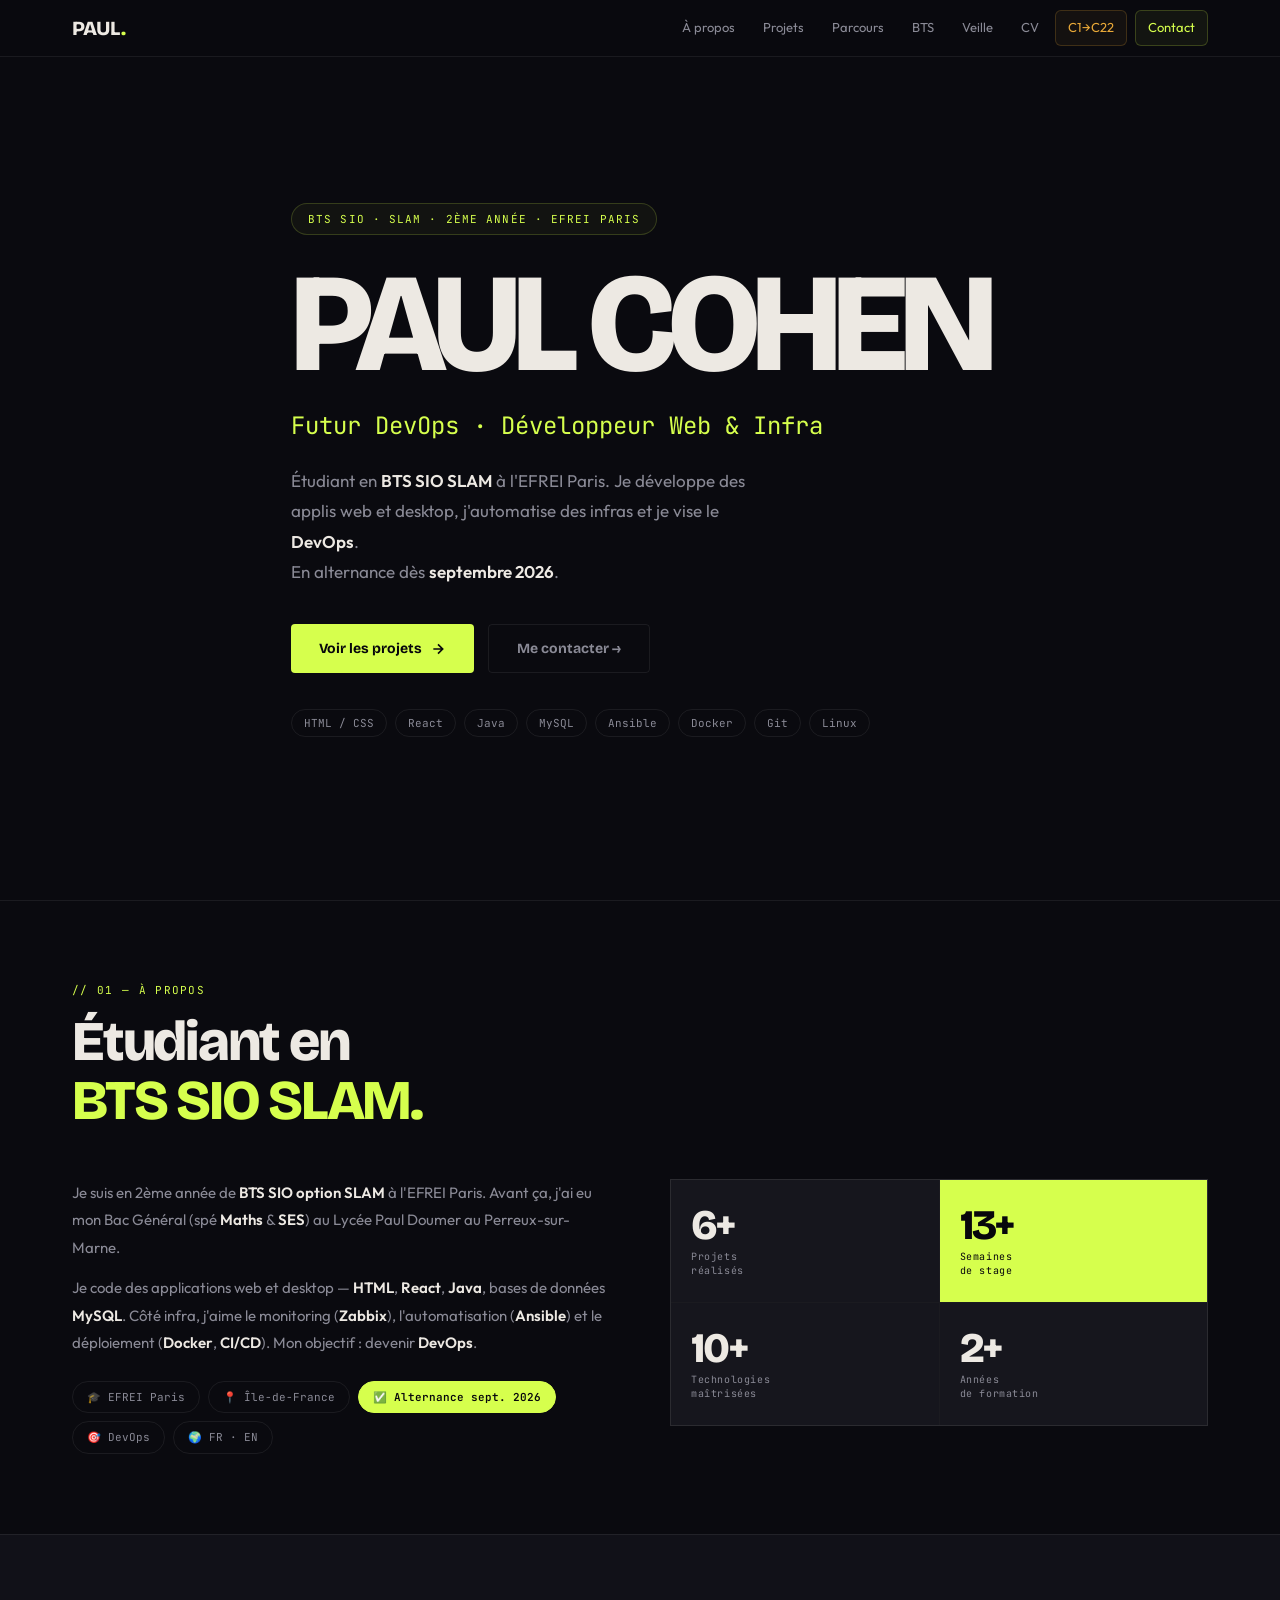
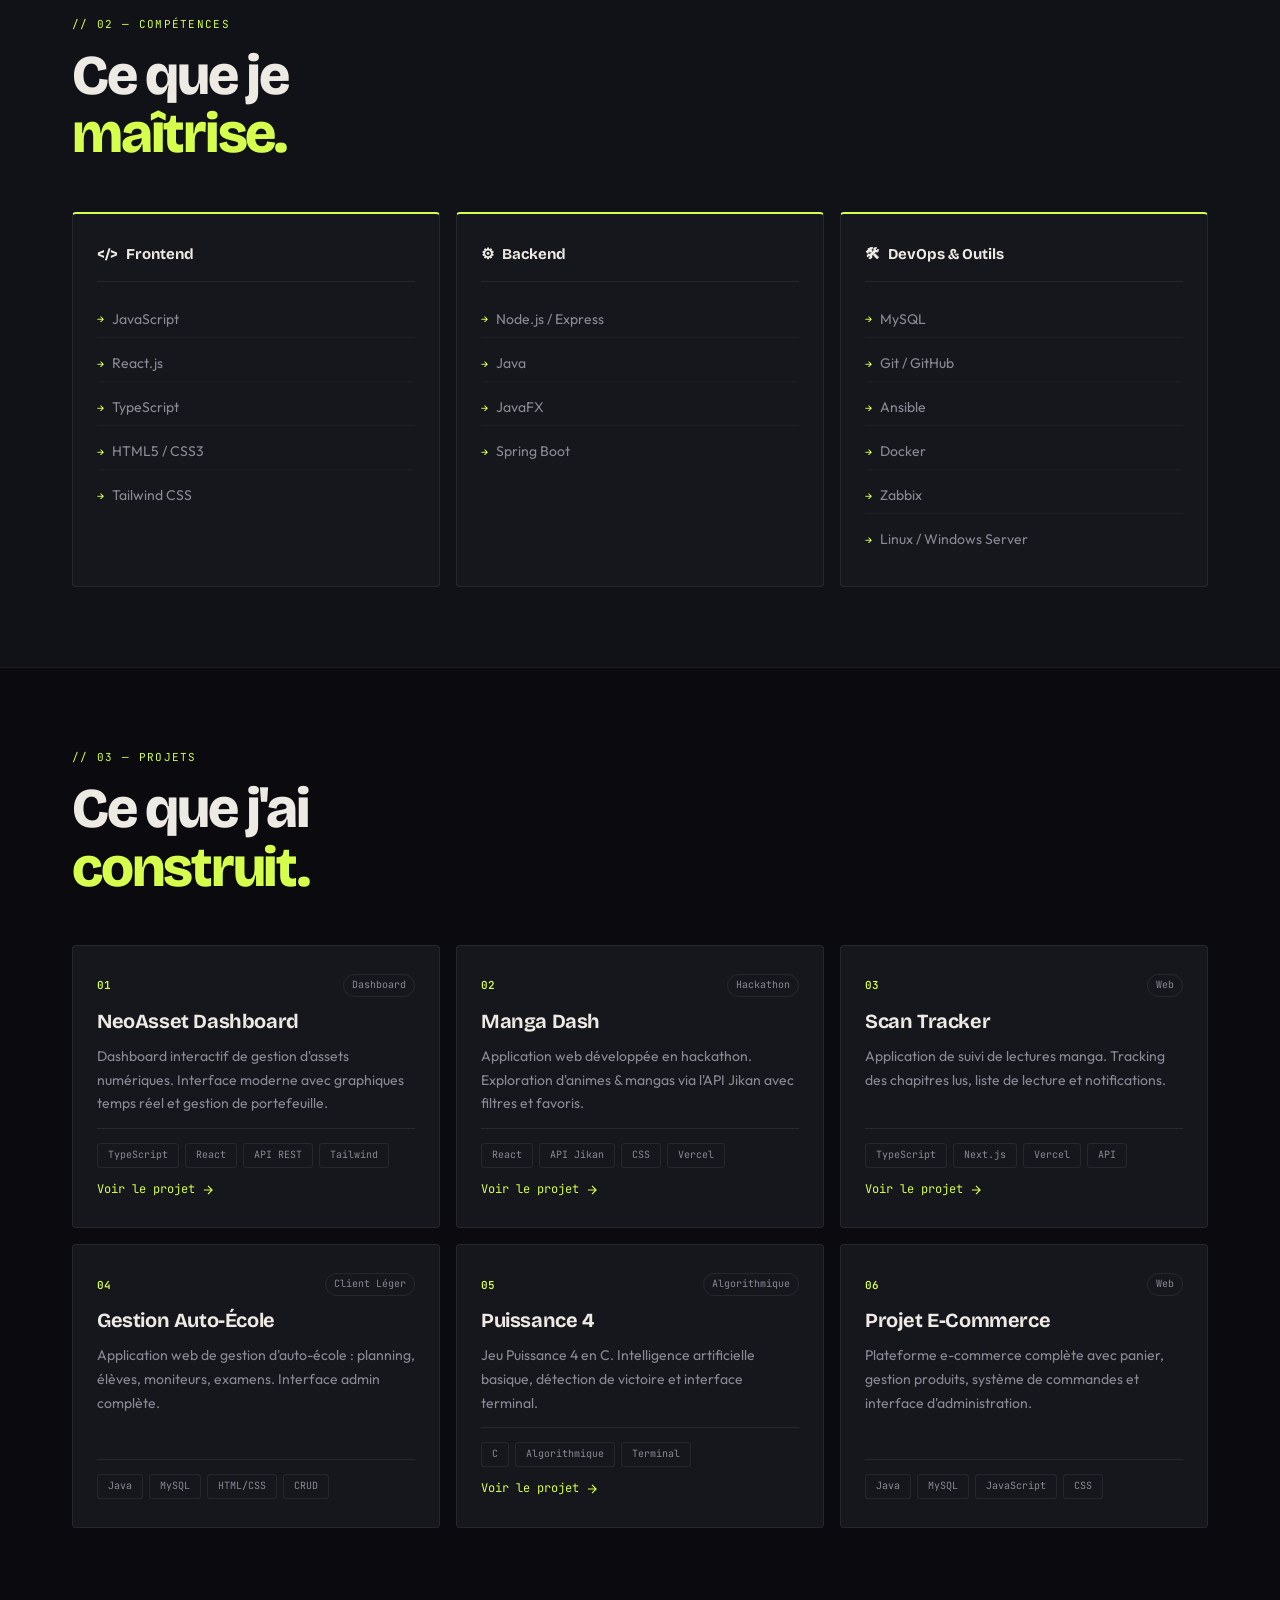
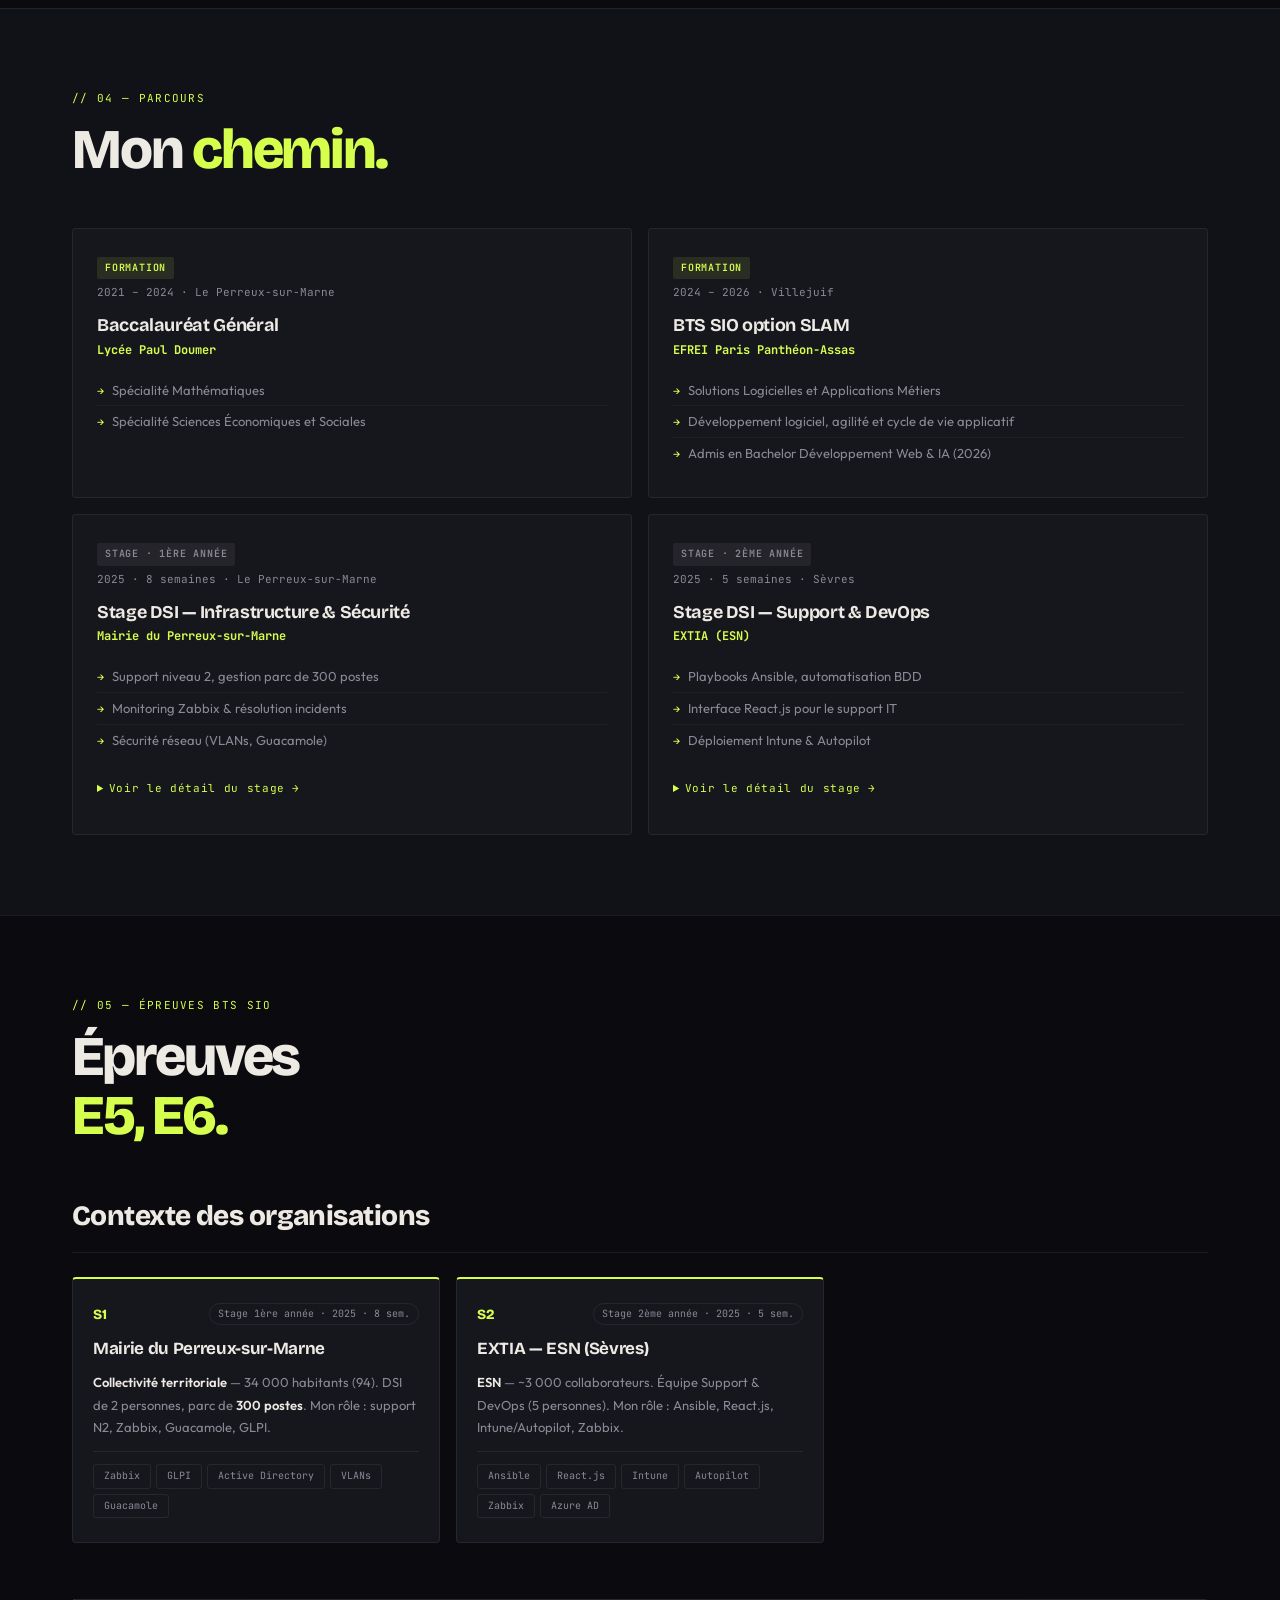
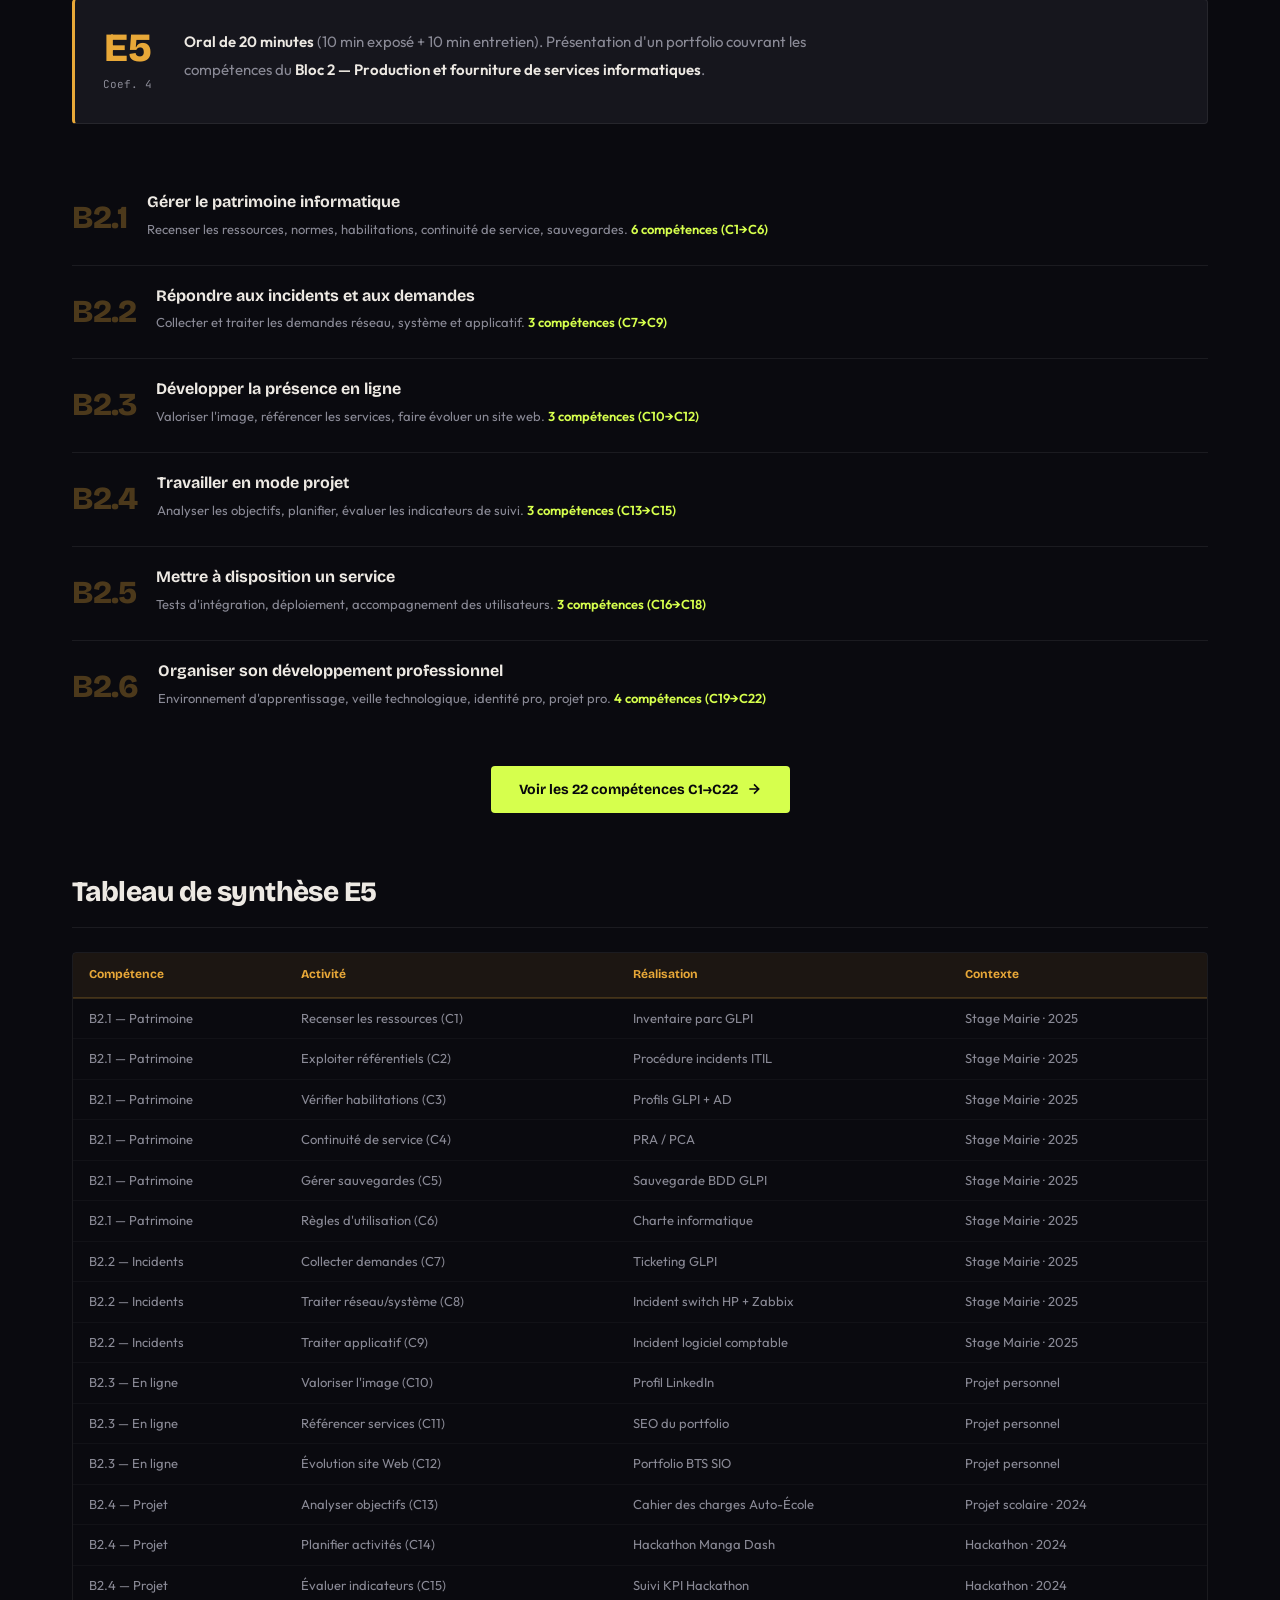
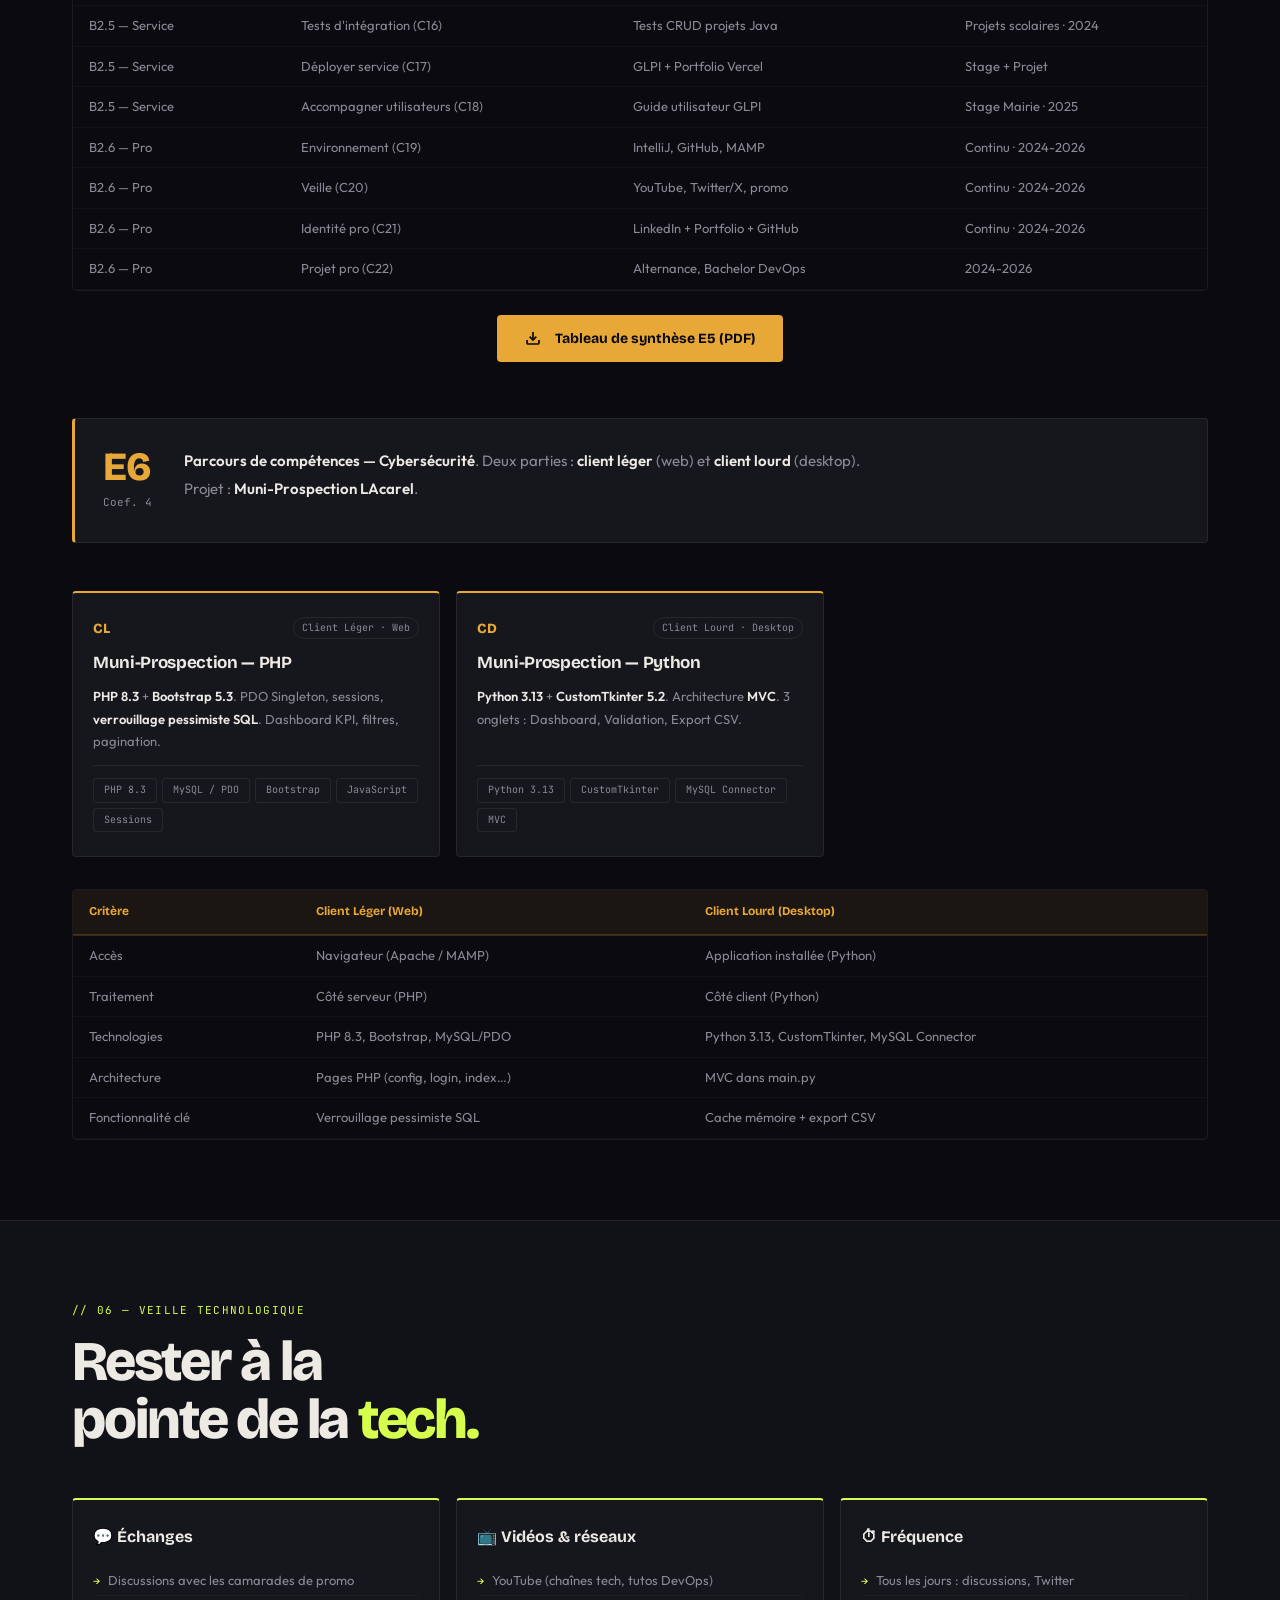
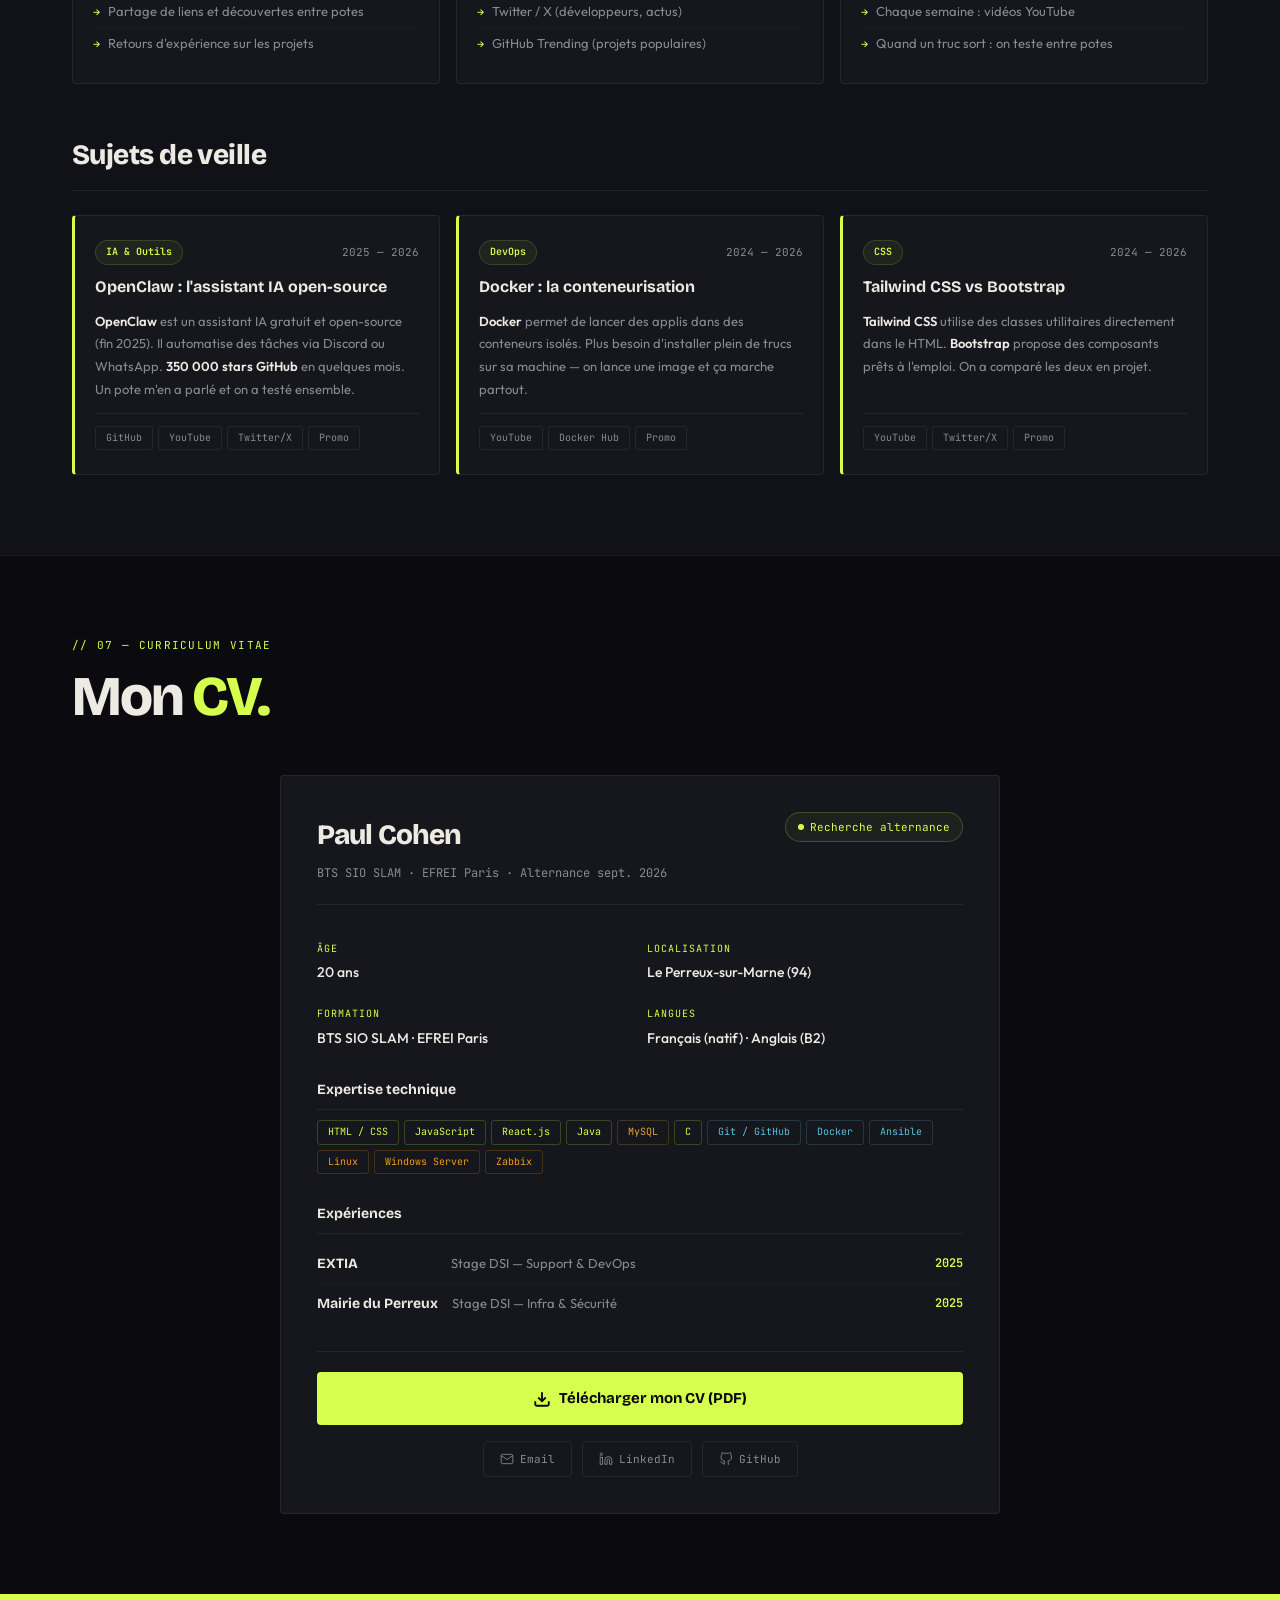
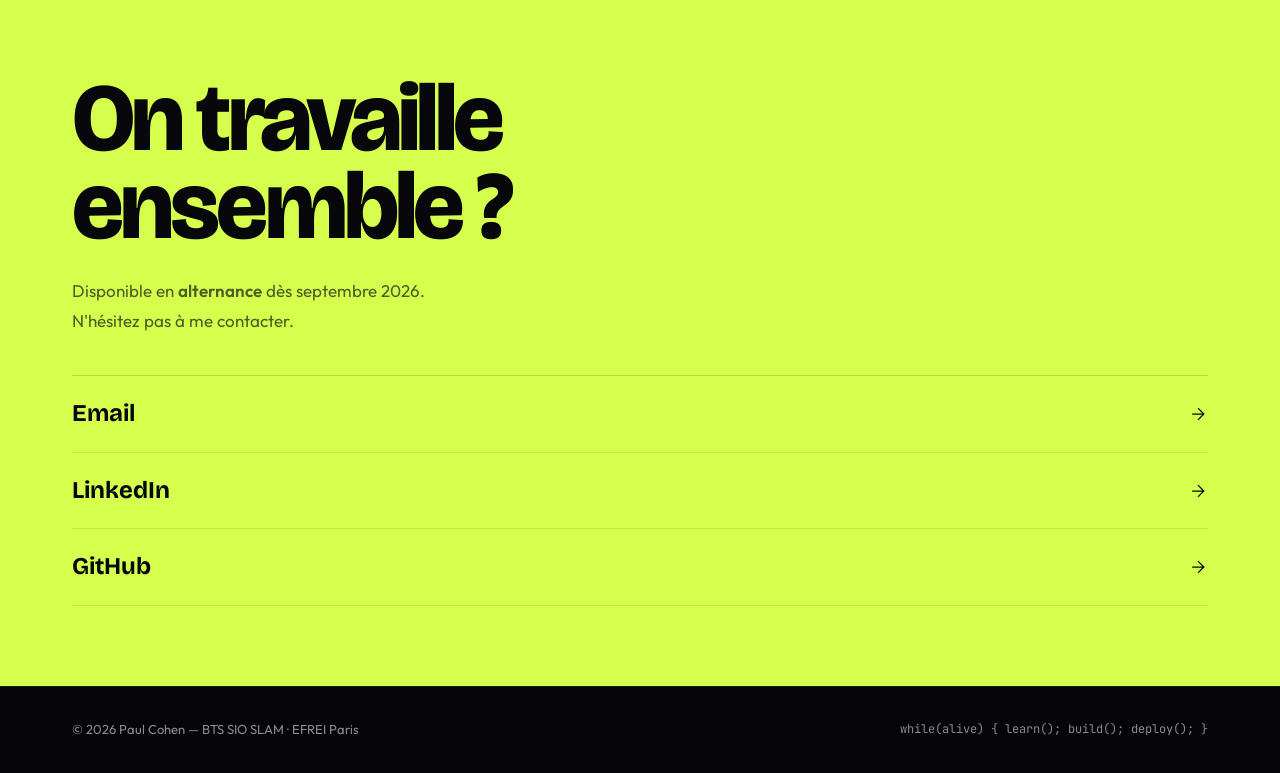
==== commit b73ac9f0: "conclusion" ====
--- a/index.html
+++ b/index.html
@@ -222,7 +222,7 @@
         <div class="tl-card fade-in">
           <div class="tl-top">
             <span class="tl-tag xp">Stage · 1ère année</span>
-            <span class="tl-period">2024 · 8 semaines · Le Perreux-sur-Marne</span>
+            <span class="tl-period">2025 · 8 semaines · Le Perreux-sur-Marne</span>
           </div>
           <h3 class="tl-title">Stage DSI — Infrastructure &amp; Sécurité</h3>
           <h4 class="tl-place">Mairie du Perreux-sur-Marne</h4>
@@ -312,7 +312,7 @@
         <div class="sit-card">
           <div class="sit-header">
             <span class="sit-num">S1</span>
-            <span class="sit-tag">Stage 1ère année · 2024 · 8 sem.</span>
+            <span class="sit-tag">Stage 1ère année · 2025 · 8 sem.</span>
           </div>
           <h4 class="sit-name">Mairie du Perreux-sur-Marne</h4>
           <p class="sit-desc"><strong>Collectivité territoriale</strong> — 34 000 habitants (94). DSI de 2 personnes, parc de <strong>300 postes</strong>. Mon rôle : support N2, Zabbix, Guacamole, GLPI.</p>
@@ -337,7 +337,7 @@
         </div>
         <div>
           <p class="exam-desc">
-            <strong>Oral de 40 minutes</strong> (10 min présentation + 30 min entretien).
+            <strong>Oral de 20 minutes</strong> (10 min exposé + 10 min entretien).
             Présentation d'un portfolio couvrant les compétences du
             <strong>Bloc 2 — Production et fourniture de services informatiques</strong>.
           </p>
@@ -404,15 +404,15 @@
             <tr><th>Compétence</th><th>Activité</th><th>Réalisation</th><th>Contexte</th></tr>
           </thead>
           <tbody>
-            <tr><td>B2.1 — Patrimoine</td><td>Recenser les ressources (C1)</td><td>Inventaire parc GLPI</td><td>Stage Mairie · 2024</td></tr>
-            <tr><td>B2.1 — Patrimoine</td><td>Exploiter référentiels (C2)</td><td>Procédure incidents ITIL</td><td>Stage Mairie · 2024</td></tr>
-            <tr><td>B2.1 — Patrimoine</td><td>Vérifier habilitations (C3)</td><td>Profils GLPI + AD</td><td>Stage Mairie · 2024</td></tr>
-            <tr><td>B2.1 — Patrimoine</td><td>Continuité de service (C4)</td><td>PRA / PCA</td><td>Stage Mairie · 2024</td></tr>
-            <tr><td>B2.1 — Patrimoine</td><td>Gérer sauvegardes (C5)</td><td>Sauvegarde BDD GLPI</td><td>Stage Mairie · 2024</td></tr>
-            <tr><td>B2.1 — Patrimoine</td><td>Règles d'utilisation (C6)</td><td>Charte informatique</td><td>Stage Mairie · 2024</td></tr>
-            <tr><td>B2.2 — Incidents</td><td>Collecter demandes (C7)</td><td>Ticketing GLPI</td><td>Stage Mairie · 2024</td></tr>
-            <tr><td>B2.2 — Incidents</td><td>Traiter réseau/système (C8)</td><td>Incident switch HP + Zabbix</td><td>Stage Mairie · 2024</td></tr>
-            <tr><td>B2.2 — Incidents</td><td>Traiter applicatif (C9)</td><td>Incident logiciel comptable</td><td>Stage Mairie · 2024</td></tr>
+            <tr><td>B2.1 — Patrimoine</td><td>Recenser les ressources (C1)</td><td>Inventaire parc GLPI</td><td>Stage Mairie · 2025</td></tr>
+            <tr><td>B2.1 — Patrimoine</td><td>Exploiter référentiels (C2)</td><td>Procédure incidents ITIL</td><td>Stage Mairie · 2025</td></tr>
+            <tr><td>B2.1 — Patrimoine</td><td>Vérifier habilitations (C3)</td><td>Profils GLPI + AD</td><td>Stage Mairie · 2025</td></tr>
+            <tr><td>B2.1 — Patrimoine</td><td>Continuité de service (C4)</td><td>PRA / PCA</td><td>Stage Mairie · 2025</td></tr>
+            <tr><td>B2.1 — Patrimoine</td><td>Gérer sauvegardes (C5)</td><td>Sauvegarde BDD GLPI</td><td>Stage Mairie · 2025</td></tr>
+            <tr><td>B2.1 — Patrimoine</td><td>Règles d'utilisation (C6)</td><td>Charte informatique</td><td>Stage Mairie · 2025</td></tr>
+            <tr><td>B2.2 — Incidents</td><td>Collecter demandes (C7)</td><td>Ticketing GLPI</td><td>Stage Mairie · 2025</td></tr>
+            <tr><td>B2.2 — Incidents</td><td>Traiter réseau/système (C8)</td><td>Incident switch HP + Zabbix</td><td>Stage Mairie · 2025</td></tr>
+            <tr><td>B2.2 — Incidents</td><td>Traiter applicatif (C9)</td><td>Incident logiciel comptable</td><td>Stage Mairie · 2025</td></tr>
             <tr><td>B2.3 — En ligne</td><td>Valoriser l'image (C10)</td><td>Profil LinkedIn</td><td>Projet personnel</td></tr>
             <tr><td>B2.3 — En ligne</td><td>Référencer services (C11)</td><td>SEO du portfolio</td><td>Projet personnel</td></tr>
             <tr><td>B2.3 — En ligne</td><td>Évolution site Web (C12)</td><td>Portfolio BTS SIO</td><td>Projet personnel</td></tr>
@@ -421,13 +421,20 @@
             <tr><td>B2.4 — Projet</td><td>Évaluer indicateurs (C15)</td><td>Suivi KPI Hackathon</td><td>Hackathon · 2024</td></tr>
             <tr><td>B2.5 — Service</td><td>Tests d'intégration (C16)</td><td>Tests CRUD projets Java</td><td>Projets scolaires · 2024</td></tr>
             <tr><td>B2.5 — Service</td><td>Déployer service (C17)</td><td>GLPI + Portfolio Vercel</td><td>Stage + Projet</td></tr>
-            <tr><td>B2.5 — Service</td><td>Accompagner utilisateurs (C18)</td><td>Guide utilisateur GLPI</td><td>Stage Mairie · 2024</td></tr>
+            <tr><td>B2.5 — Service</td><td>Accompagner utilisateurs (C18)</td><td>Guide utilisateur GLPI</td><td>Stage Mairie · 2025</td></tr>
             <tr><td>B2.6 — Pro</td><td>Environnement (C19)</td><td>IntelliJ, GitHub, MAMP</td><td>Continu · 2024-2026</td></tr>
             <tr><td>B2.6 — Pro</td><td>Veille (C20)</td><td>YouTube, Twitter/X, promo</td><td>Continu · 2024-2026</td></tr>
             <tr><td>B2.6 — Pro</td><td>Identité pro (C21)</td><td>LinkedIn + Portfolio + GitHub</td><td>Continu · 2024-2026</td></tr>
             <tr><td>B2.6 — Pro</td><td>Projet pro (C22)</td><td>Alternance, Bachelor DevOps</td><td>2024-2026</td></tr>
           </tbody>
         </table>
+      </div>
+
+      <div style="text-align:center;margin:24px 0 56px">
+        <a href="Tableau_Synthese_E5_Paul_Cohen.pdf" download class="btn btn-primary" style="display:inline-flex;background:#E8A838">
+          <svg viewBox="0 0 24 24" fill="none" stroke="currentColor" stroke-width="2.5" width="16" height="16" style="margin-right:6px"><path d="M21 15v4a2 2 0 0 1-2 2H5a2 2 0 0 1-2-2v-4"/><polyline points="7 10 12 15 17 10"/><line x1="12" y1="15" x2="12" y2="3"/></svg>
+          Tableau de synthèse E5 (PDF)
+        </a>
       </div>
 
       <!-- E6 -->
@@ -586,7 +593,7 @@
           <div class="cv-xp-row">
             <span class="cv-xp-company">Mairie du Perreux</span>
             <span class="cv-xp-role">Stage DSI — Infra &amp; Sécurité</span>
-            <span class="cv-xp-date">2024</span>
+            <span class="cv-xp-date">2025</span>
           </div>
         </div>
 
--- a/css/style.css
+++ b/css/style.css
@@ -613,6 +613,8 @@
 .modal-how ul{margin-top:10px;display:flex;flex-direction:column;gap:4px}
 .modal-how li{font-size:13px;color:var(--muted);line-height:1.6;padding-left:18px;position:relative}
 .modal-how li::before{content:'→';position:absolute;left:0;color:var(--acc);font-size:12px}
+.modal-bilan{margin-top:14px;padding:12px 16px;background:rgba(232,168,56,.06);border:1px solid rgba(232,168,56,.15);border-radius:4px;font-size:13px;color:var(--muted);line-height:1.7}
+.modal-bilan strong{color:var(--acc2);font-weight:700}
 
 .modal-proj-item{
   display:flex;align-items:center;gap:12px;
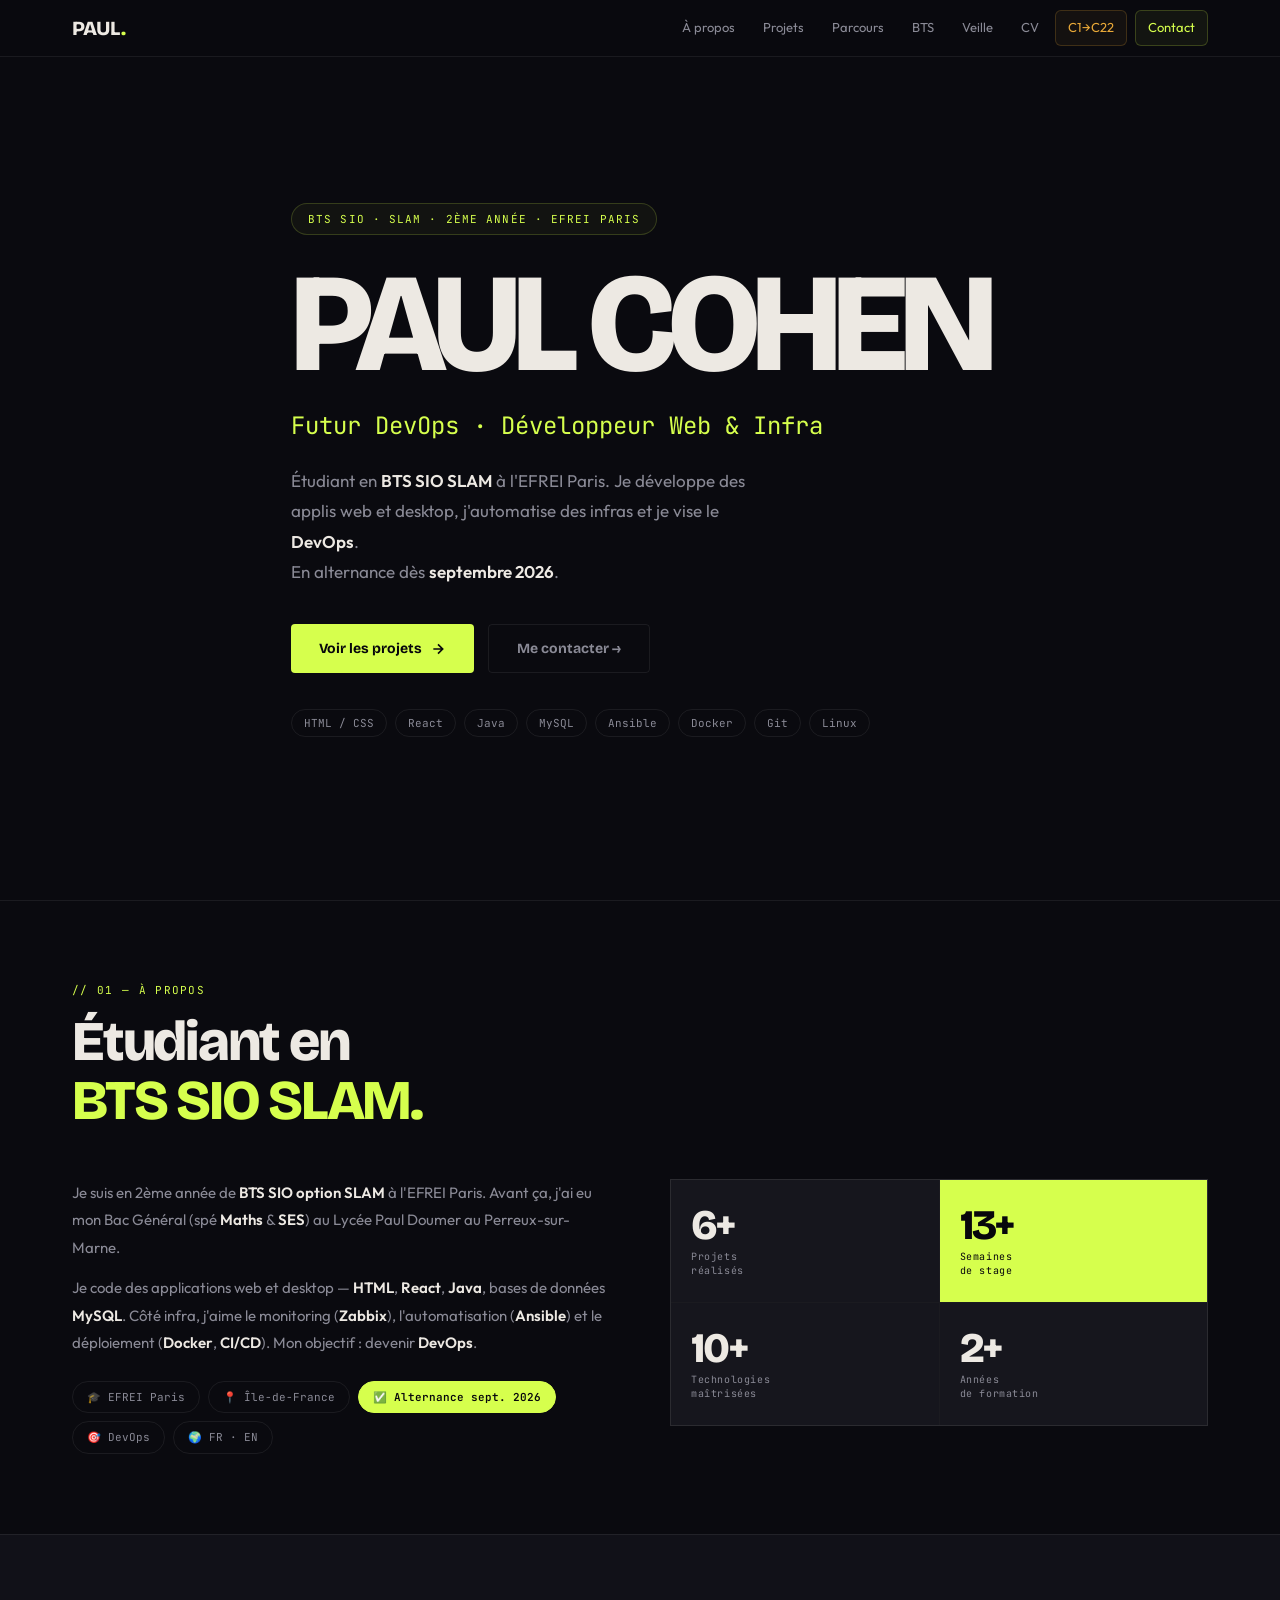
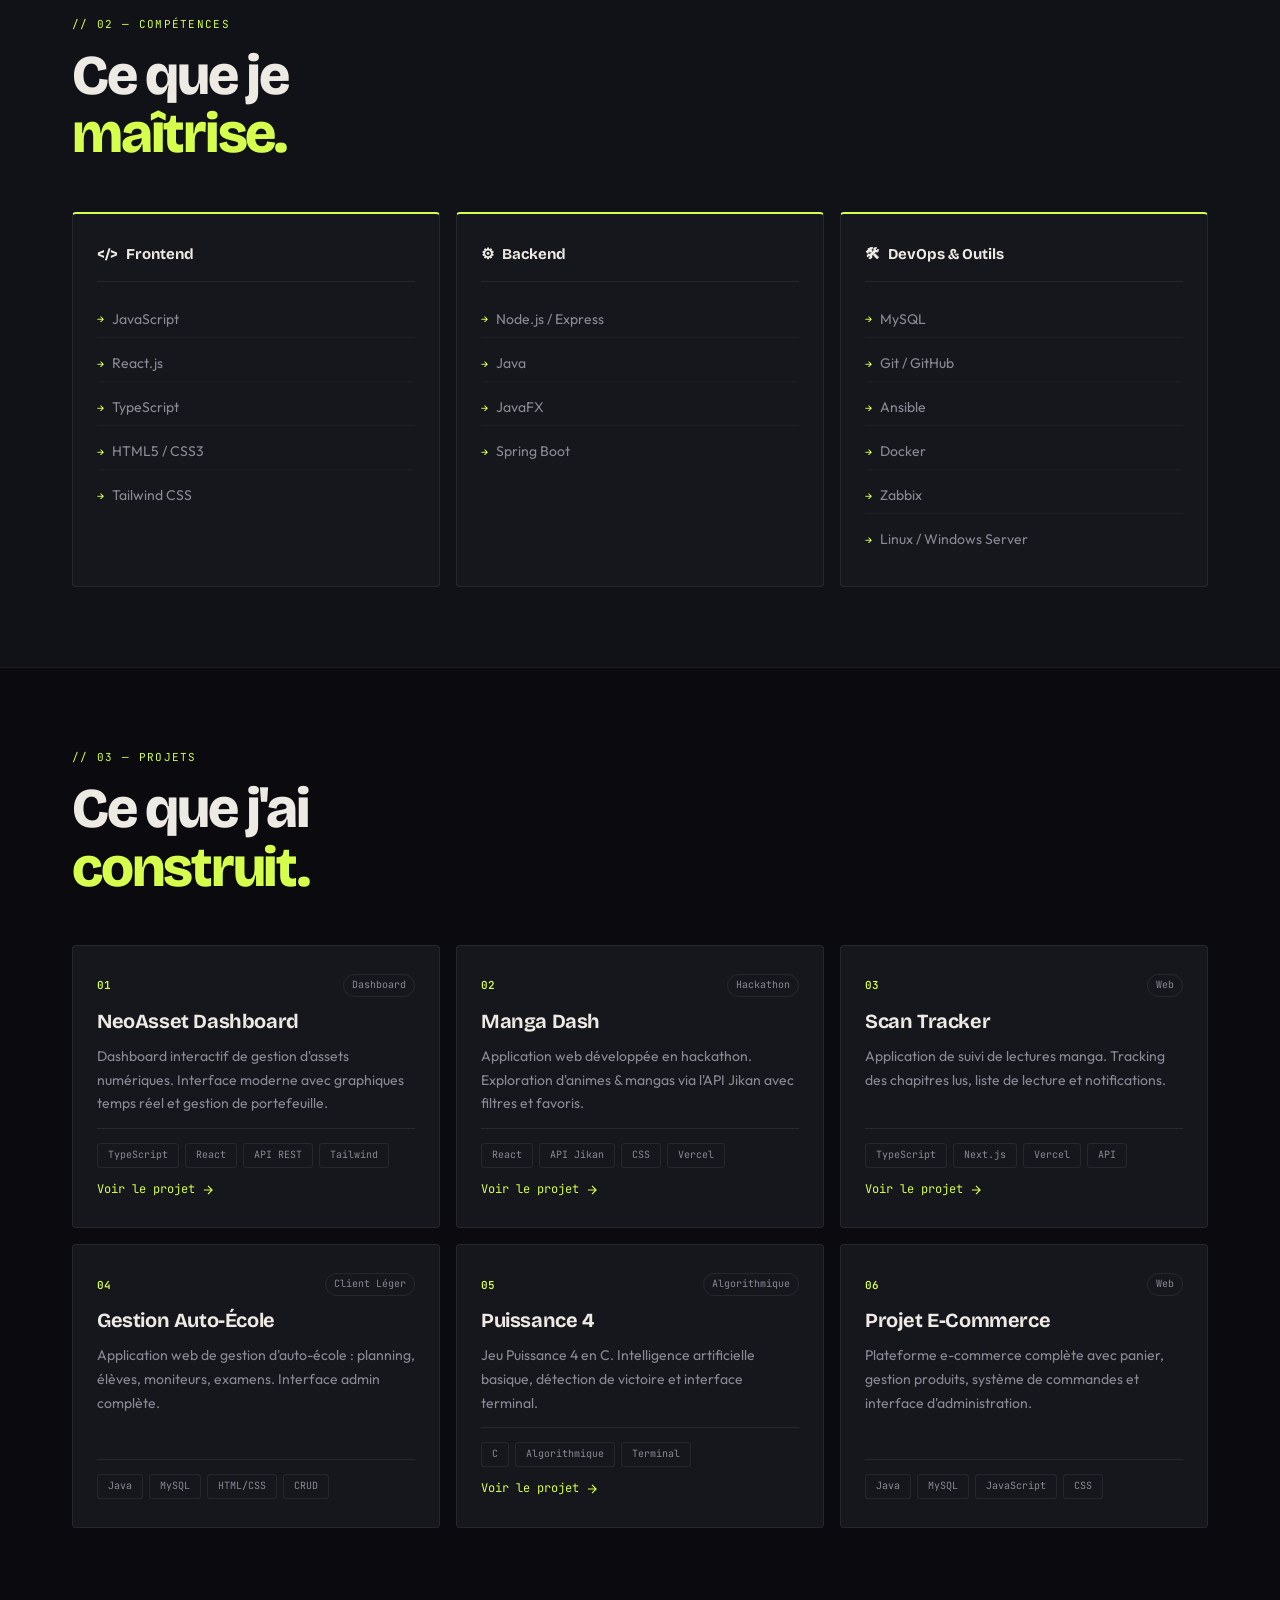
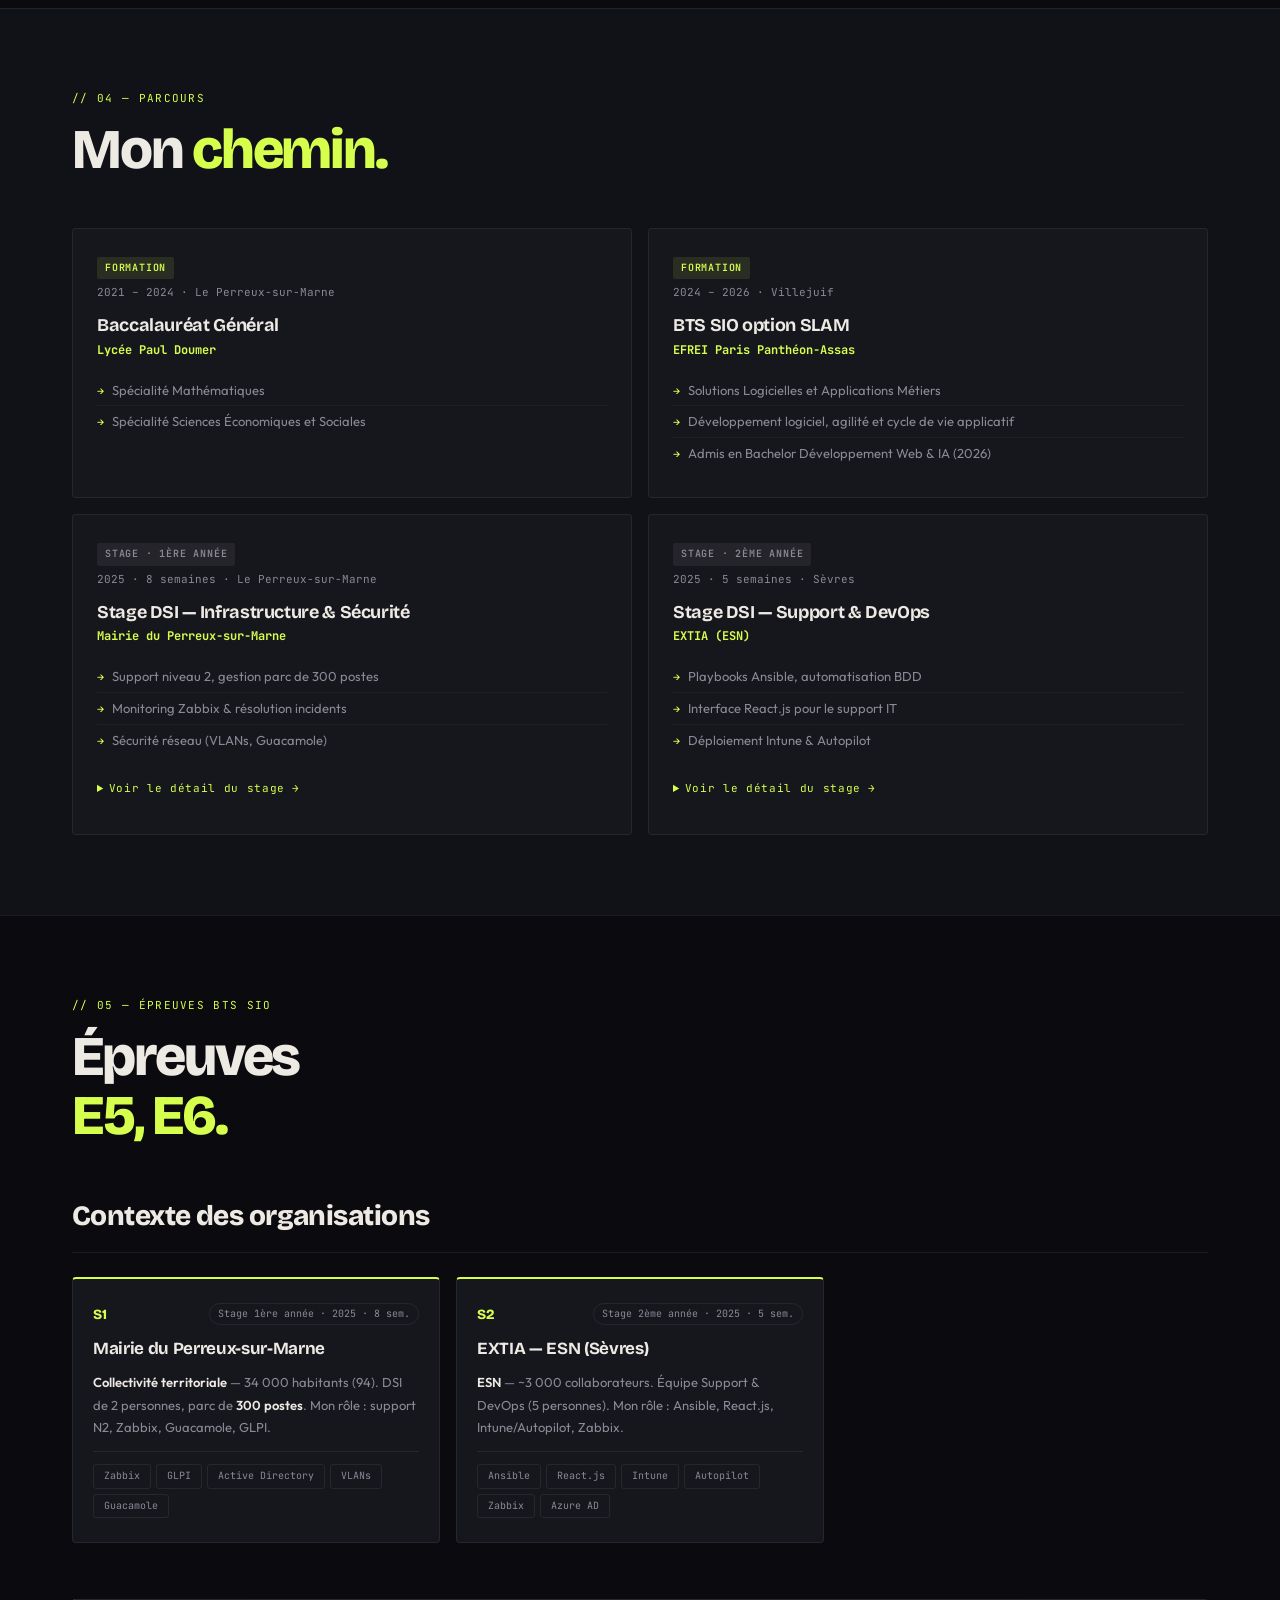
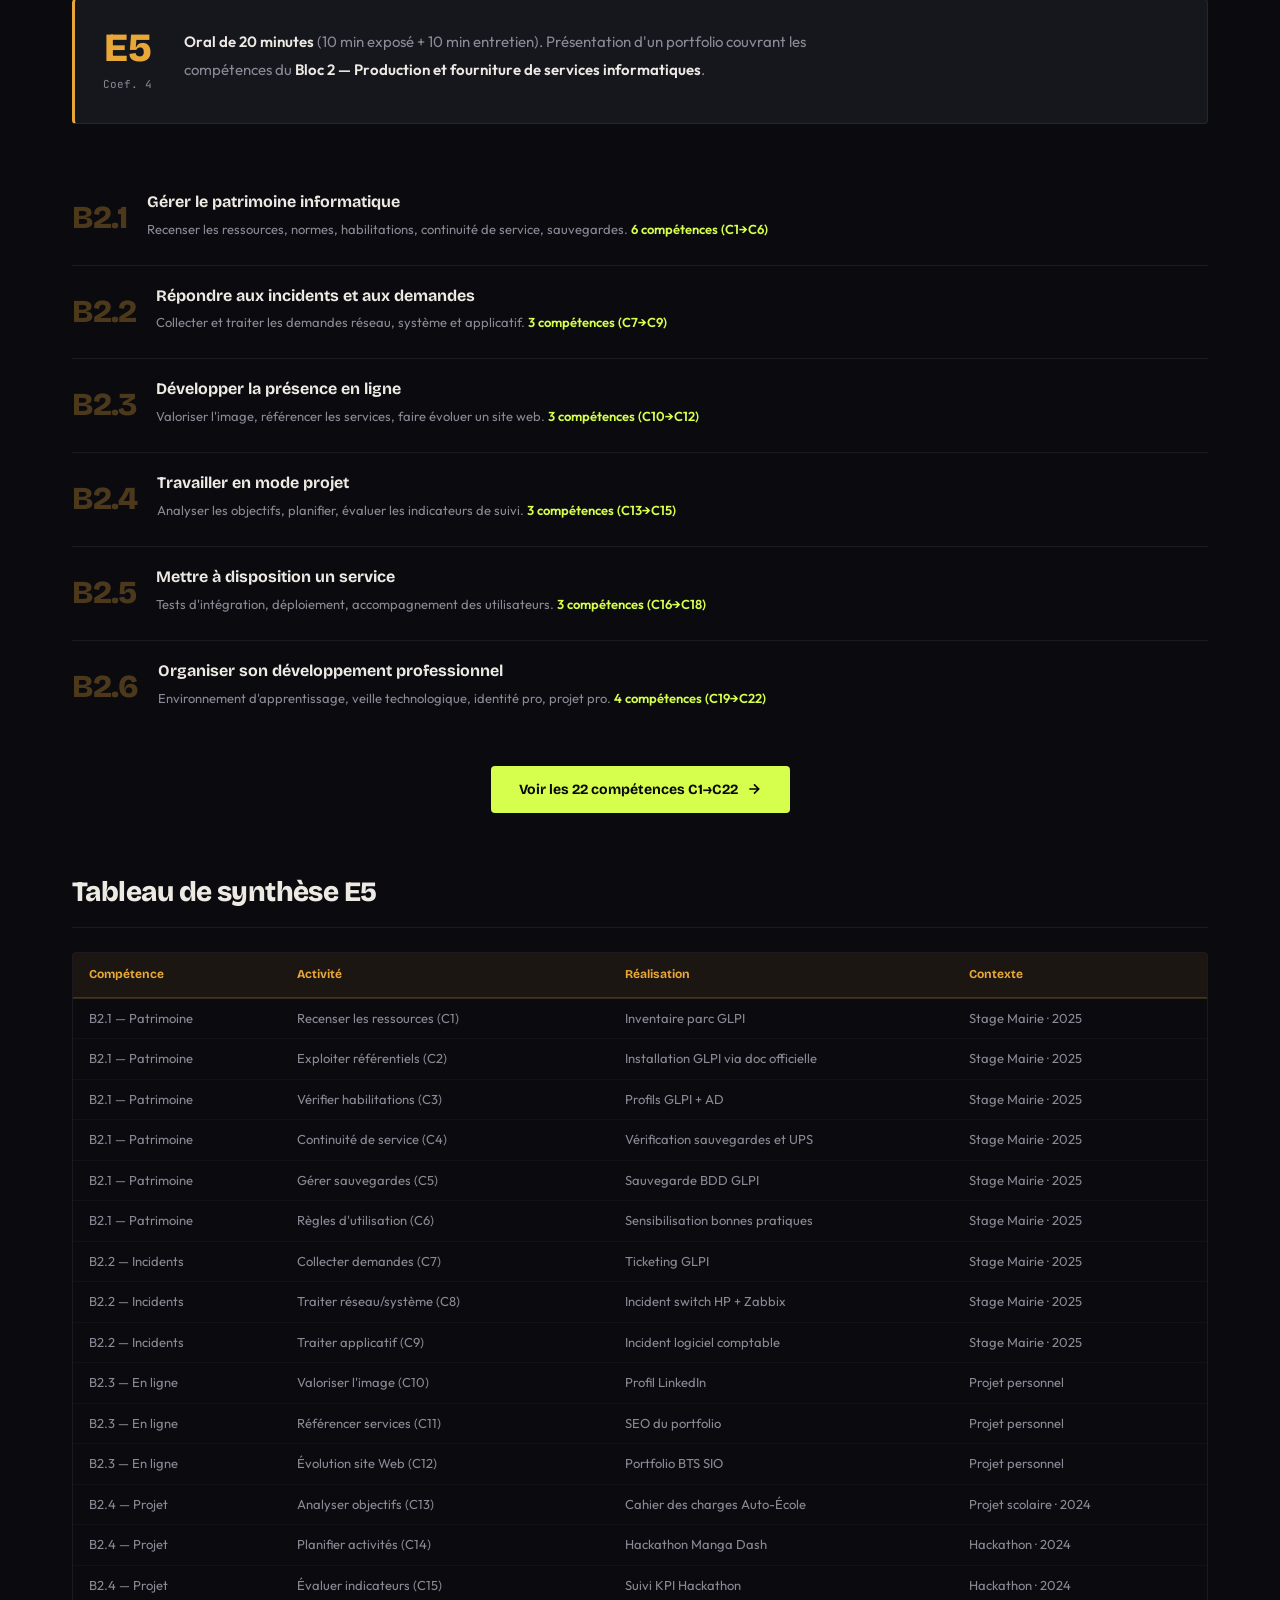
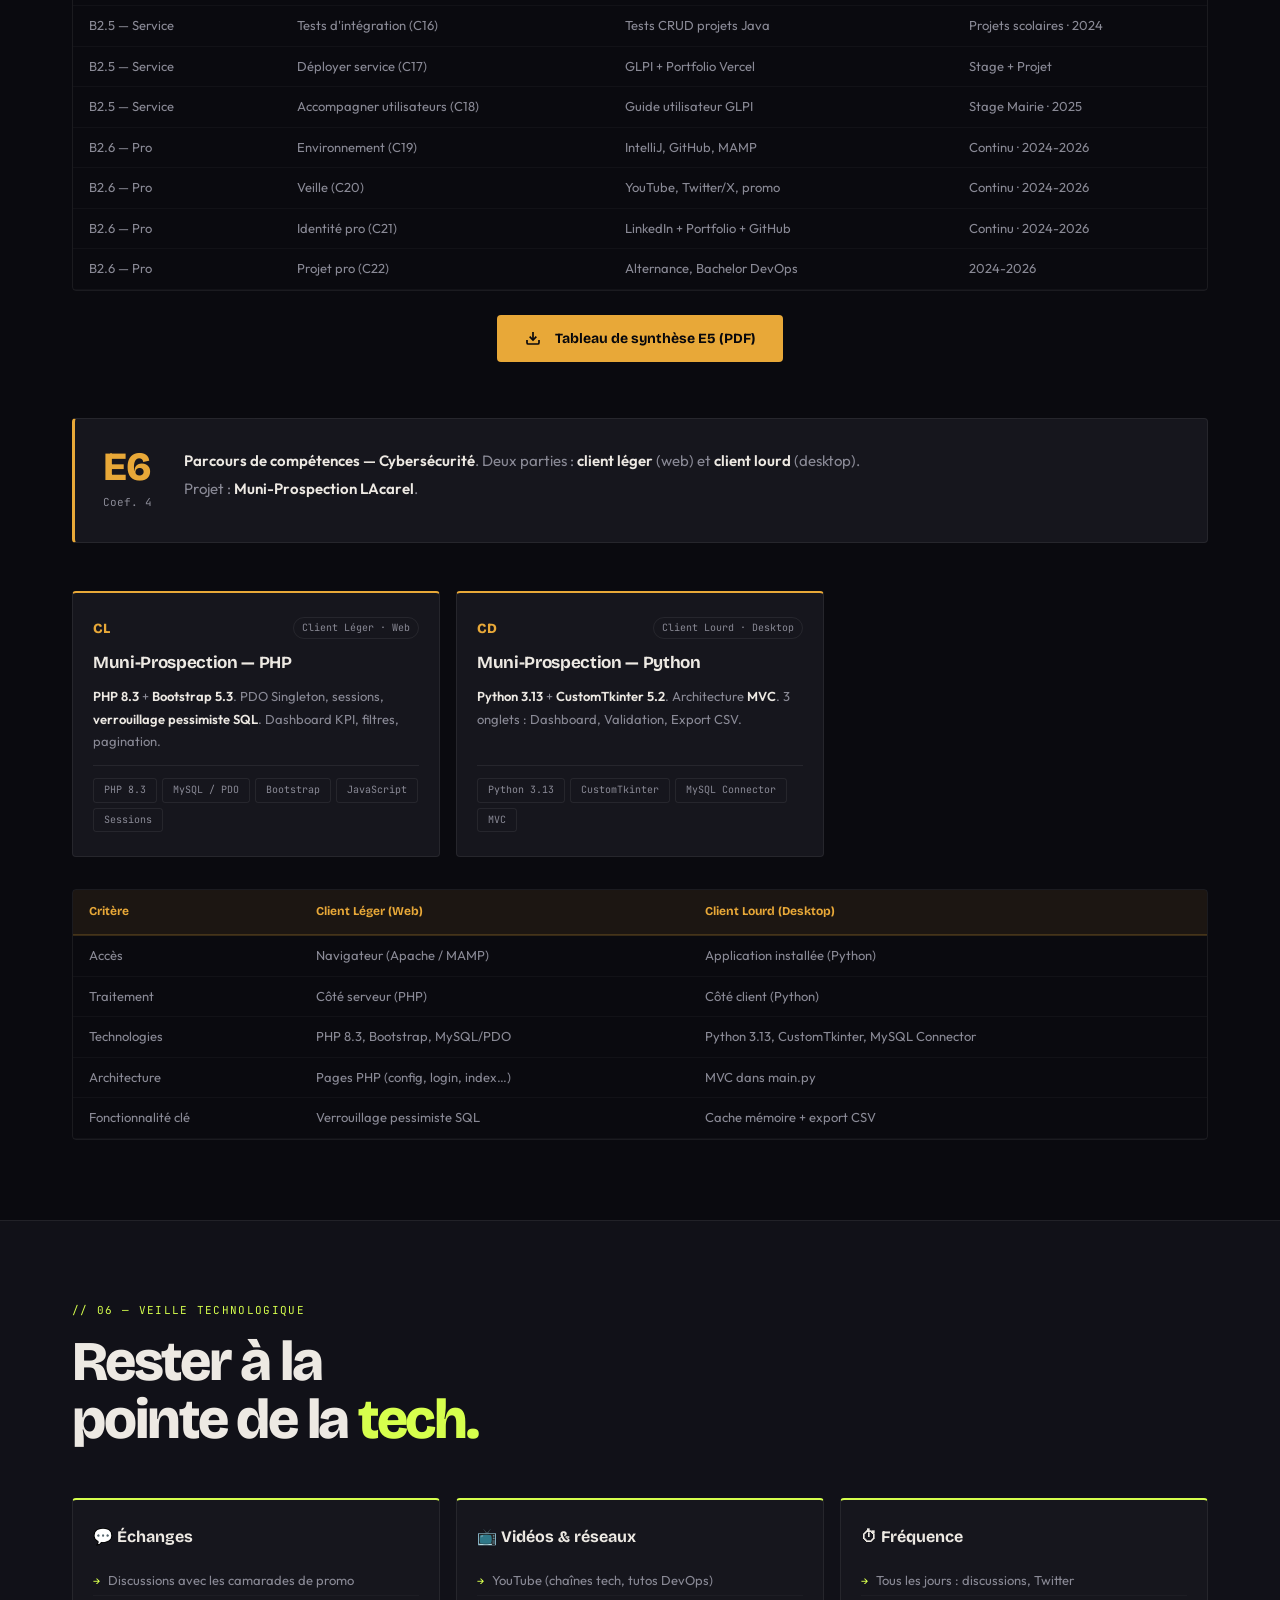
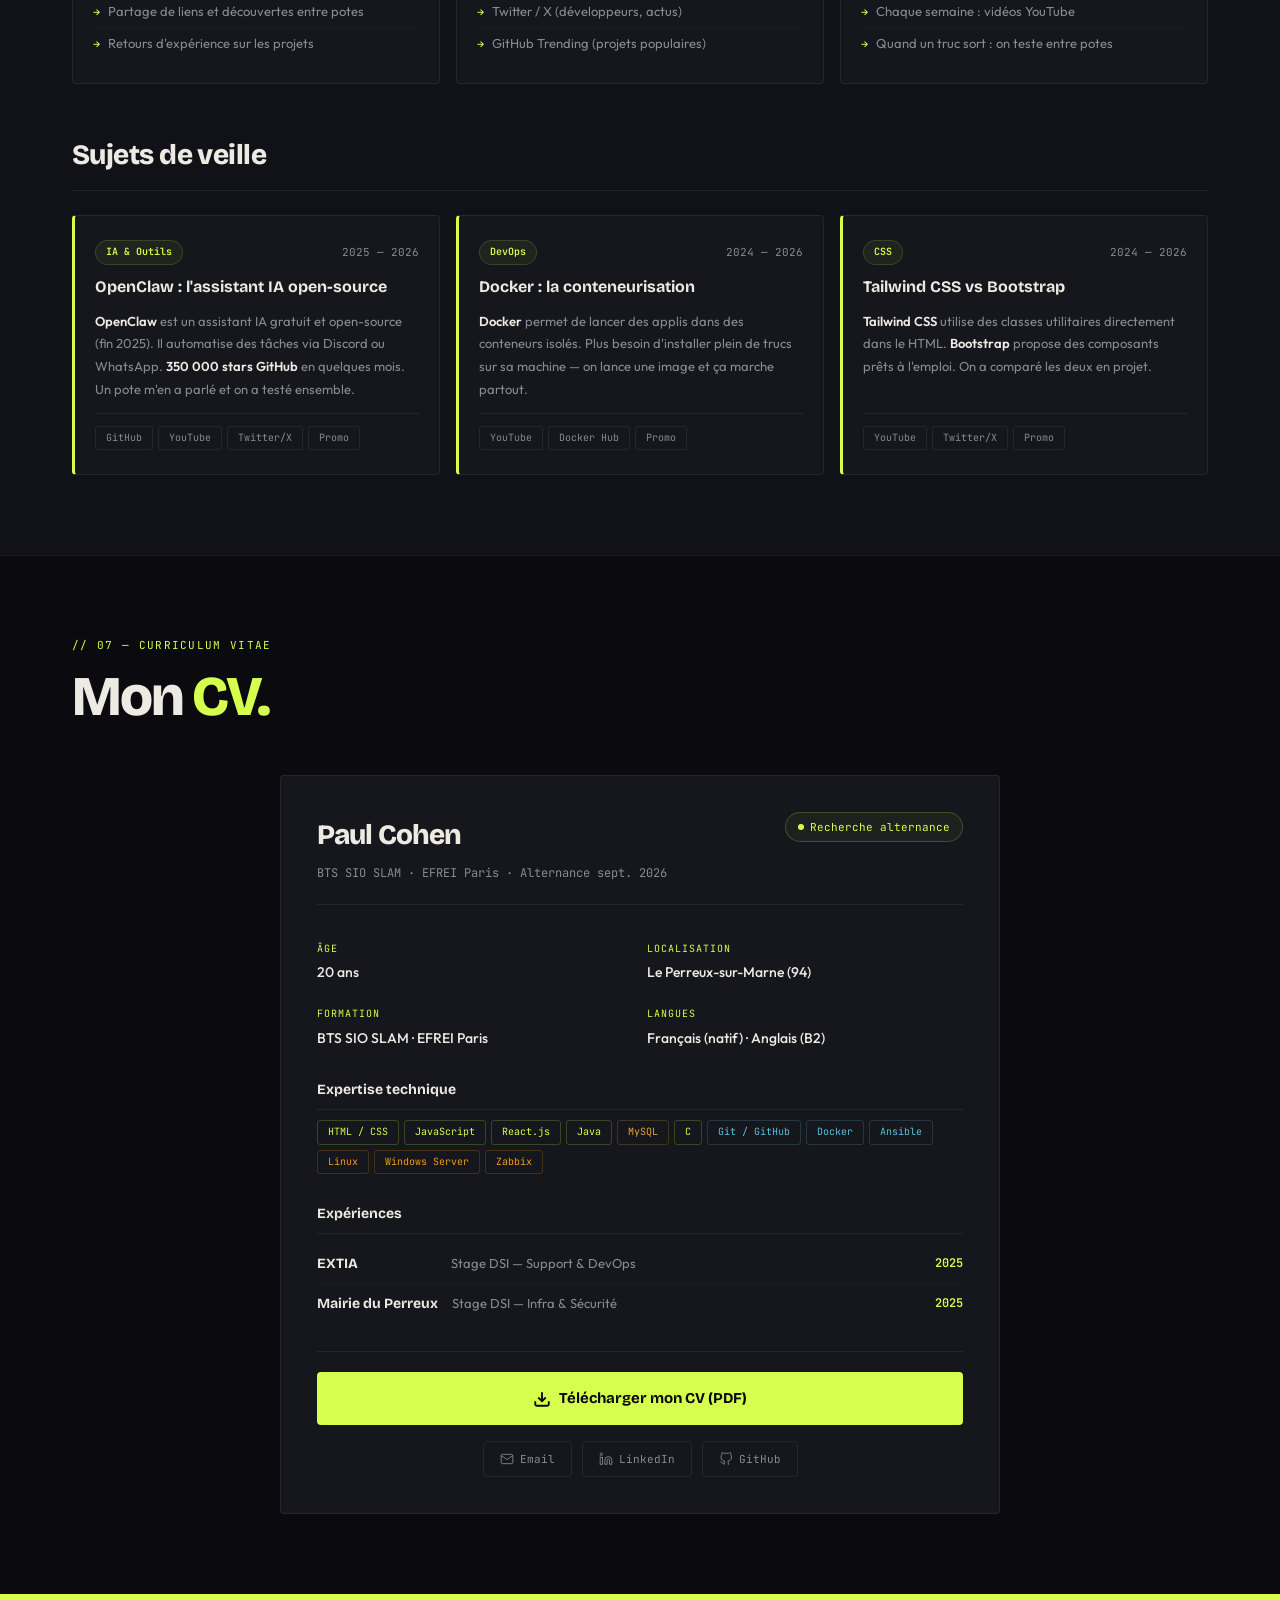
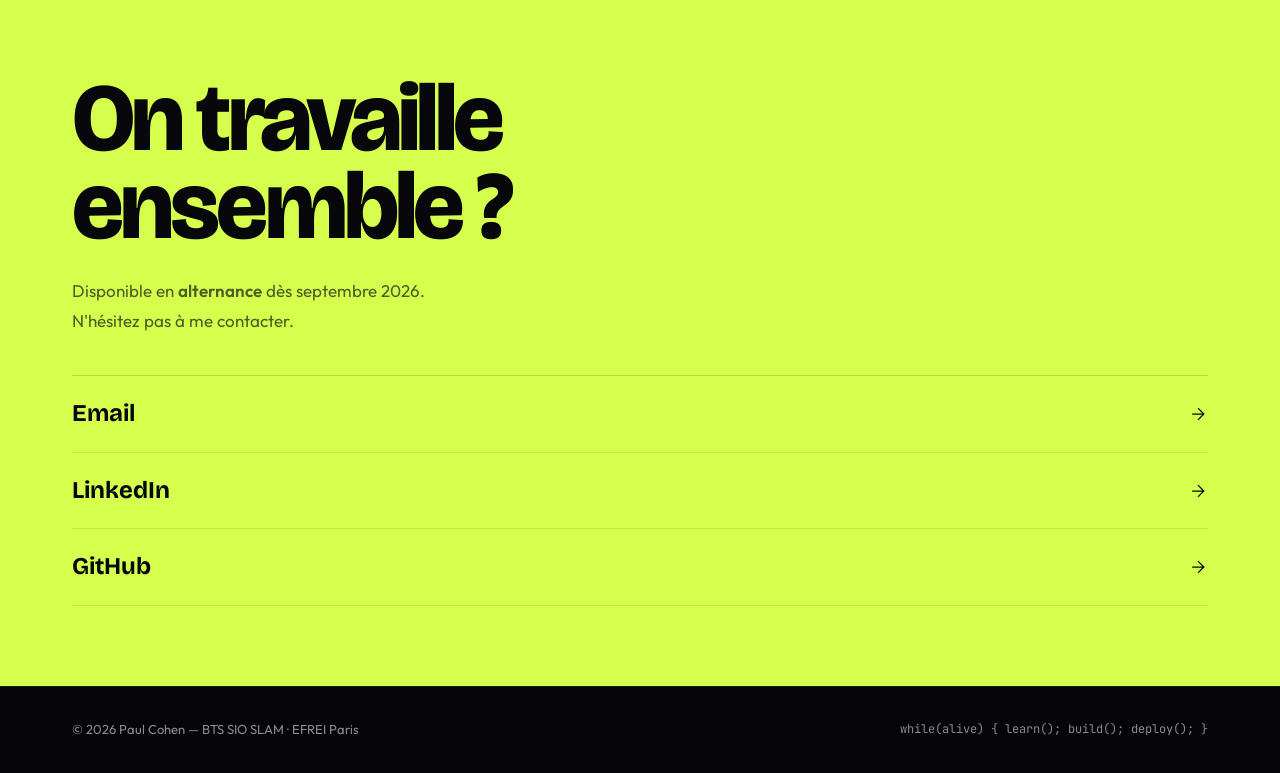
==== commit efd3c0fc: "Ajout page E5, tableau synthèse et assets" ====
--- a/index.html
+++ b/index.html
@@ -248,7 +248,7 @@
               </div>
               <div class="stage-block">
                 <span class="stage-block-label">Support</span>
-                <p>Support N2 sur <strong>300 postes</strong>. Gestion des tickets via <strong>GLPI</strong>. Rédaction de procédures et charte informatique.</p>
+                <p>Support N2 sur <strong>300 postes</strong>. Gestion des tickets via <strong>GLPI</strong>. Sensibilisation des utilisateurs aux bonnes pratiques.</p>
               </div>
             </div>
             <div class="stage-techs">
@@ -405,11 +405,11 @@
           </thead>
           <tbody>
             <tr><td>B2.1 — Patrimoine</td><td>Recenser les ressources (C1)</td><td>Inventaire parc GLPI</td><td>Stage Mairie · 2025</td></tr>
-            <tr><td>B2.1 — Patrimoine</td><td>Exploiter référentiels (C2)</td><td>Procédure incidents ITIL</td><td>Stage Mairie · 2025</td></tr>
+            <tr><td>B2.1 — Patrimoine</td><td>Exploiter référentiels (C2)</td><td>Installation GLPI via doc officielle</td><td>Stage Mairie · 2025</td></tr>
             <tr><td>B2.1 — Patrimoine</td><td>Vérifier habilitations (C3)</td><td>Profils GLPI + AD</td><td>Stage Mairie · 2025</td></tr>
-            <tr><td>B2.1 — Patrimoine</td><td>Continuité de service (C4)</td><td>PRA / PCA</td><td>Stage Mairie · 2025</td></tr>
+            <tr><td>B2.1 — Patrimoine</td><td>Continuité de service (C4)</td><td>Vérification sauvegardes et UPS</td><td>Stage Mairie · 2025</td></tr>
             <tr><td>B2.1 — Patrimoine</td><td>Gérer sauvegardes (C5)</td><td>Sauvegarde BDD GLPI</td><td>Stage Mairie · 2025</td></tr>
-            <tr><td>B2.1 — Patrimoine</td><td>Règles d'utilisation (C6)</td><td>Charte informatique</td><td>Stage Mairie · 2025</td></tr>
+            <tr><td>B2.1 — Patrimoine</td><td>Règles d'utilisation (C6)</td><td>Sensibilisation bonnes pratiques</td><td>Stage Mairie · 2025</td></tr>
             <tr><td>B2.2 — Incidents</td><td>Collecter demandes (C7)</td><td>Ticketing GLPI</td><td>Stage Mairie · 2025</td></tr>
             <tr><td>B2.2 — Incidents</td><td>Traiter réseau/système (C8)</td><td>Incident switch HP + Zabbix</td><td>Stage Mairie · 2025</td></tr>
             <tr><td>B2.2 — Incidents</td><td>Traiter applicatif (C9)</td><td>Incident logiciel comptable</td><td>Stage Mairie · 2025</td></tr>
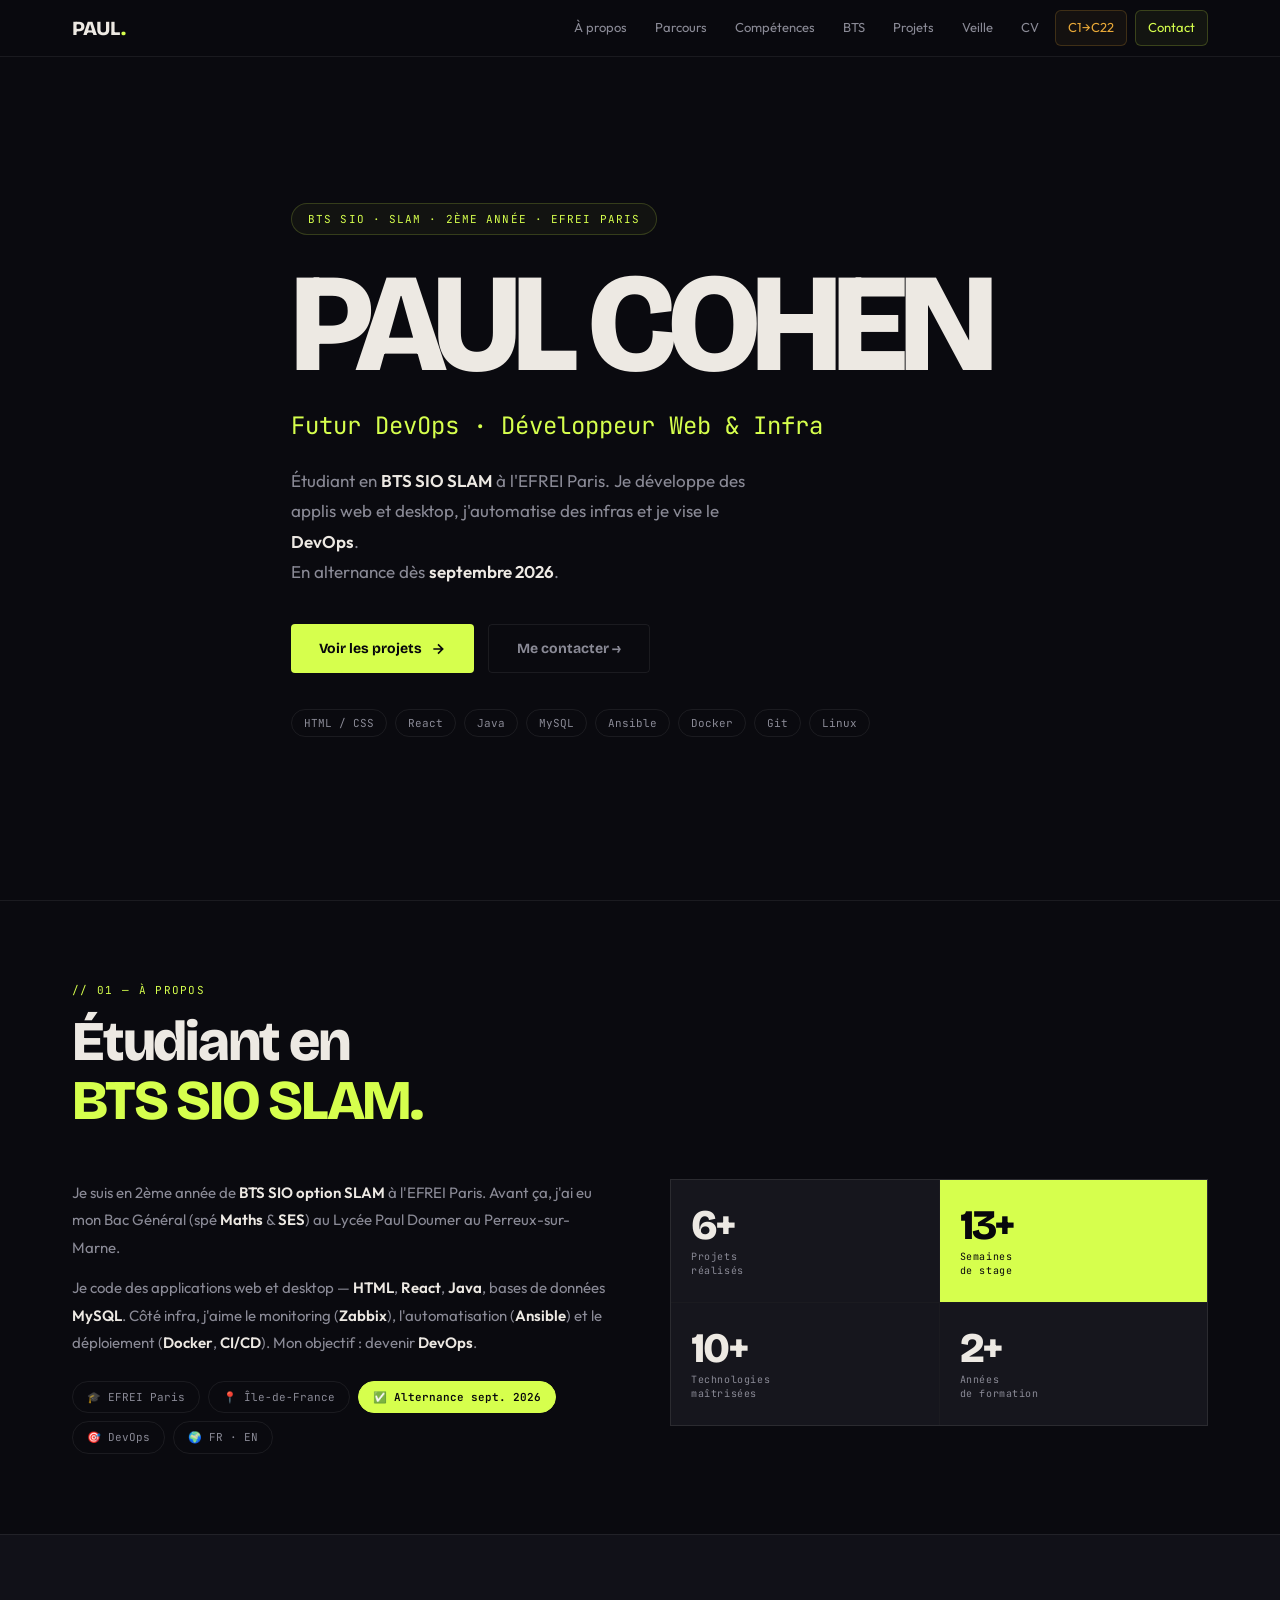
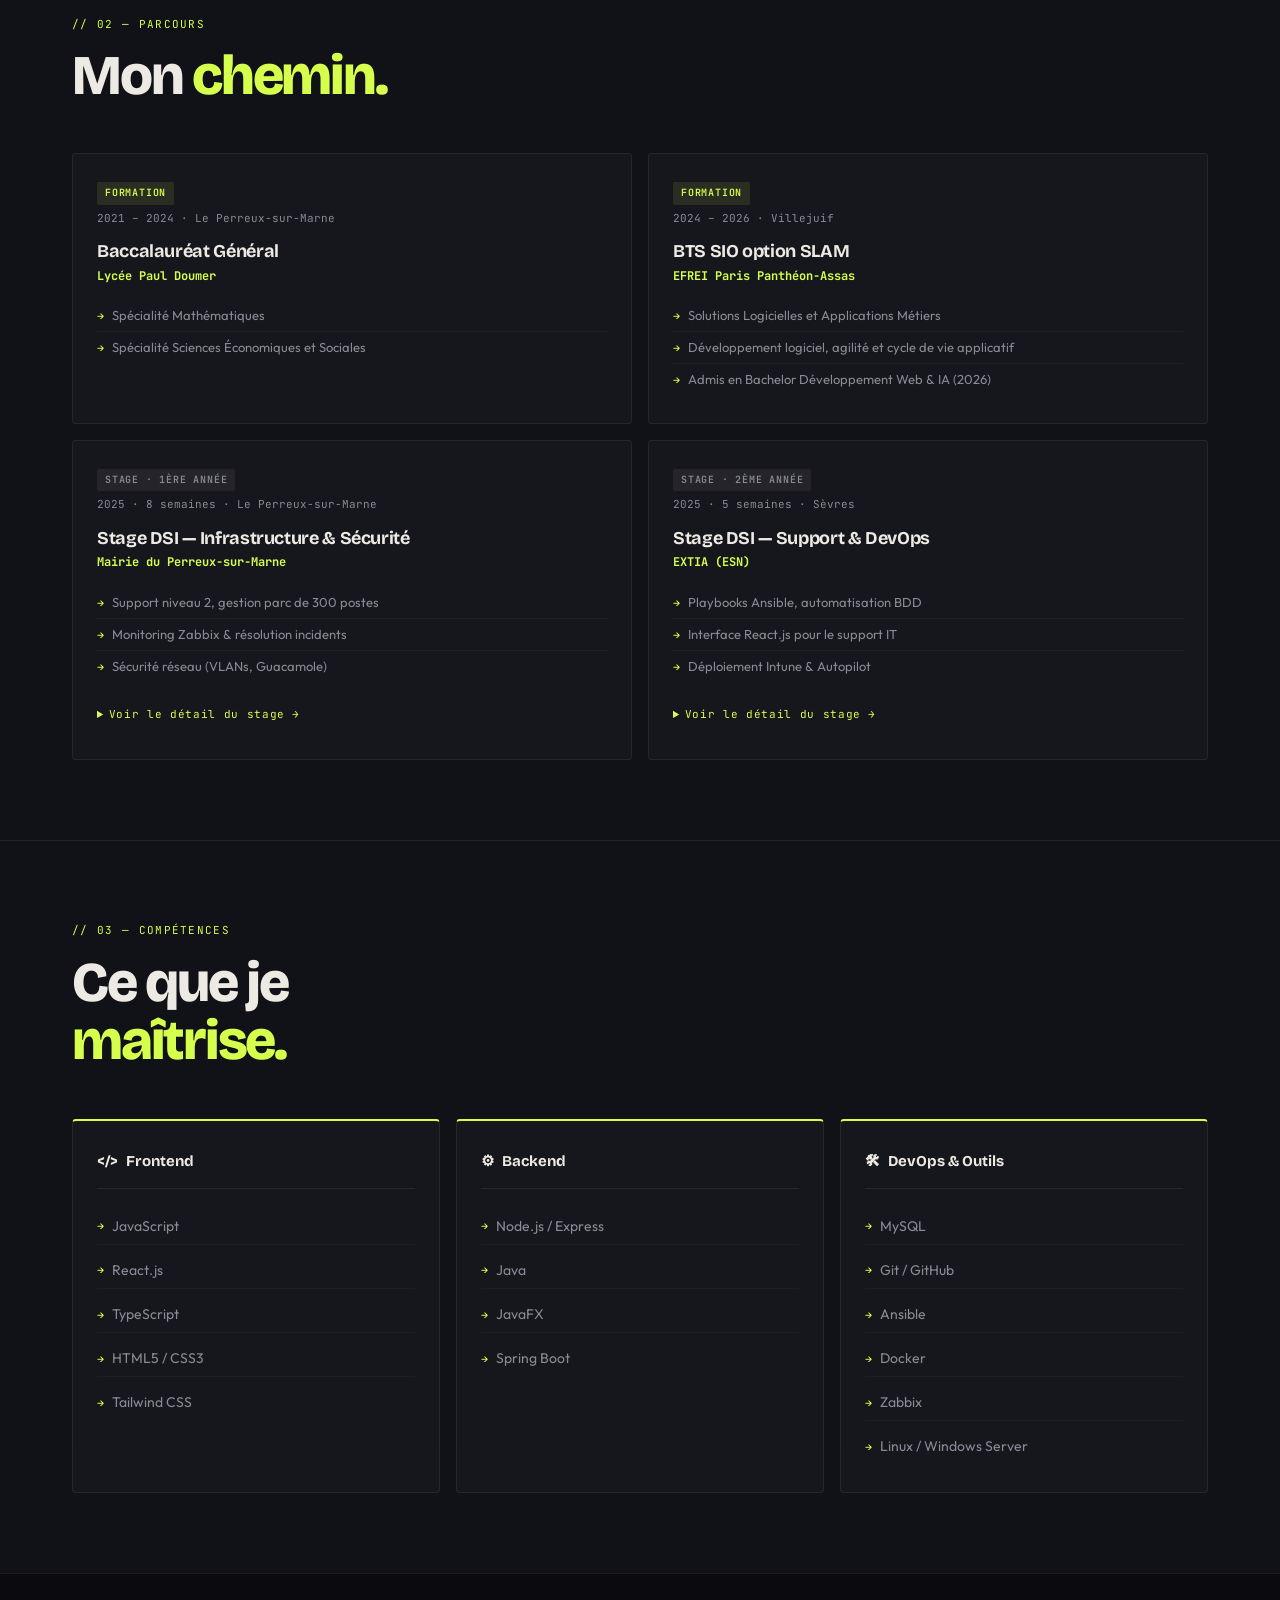
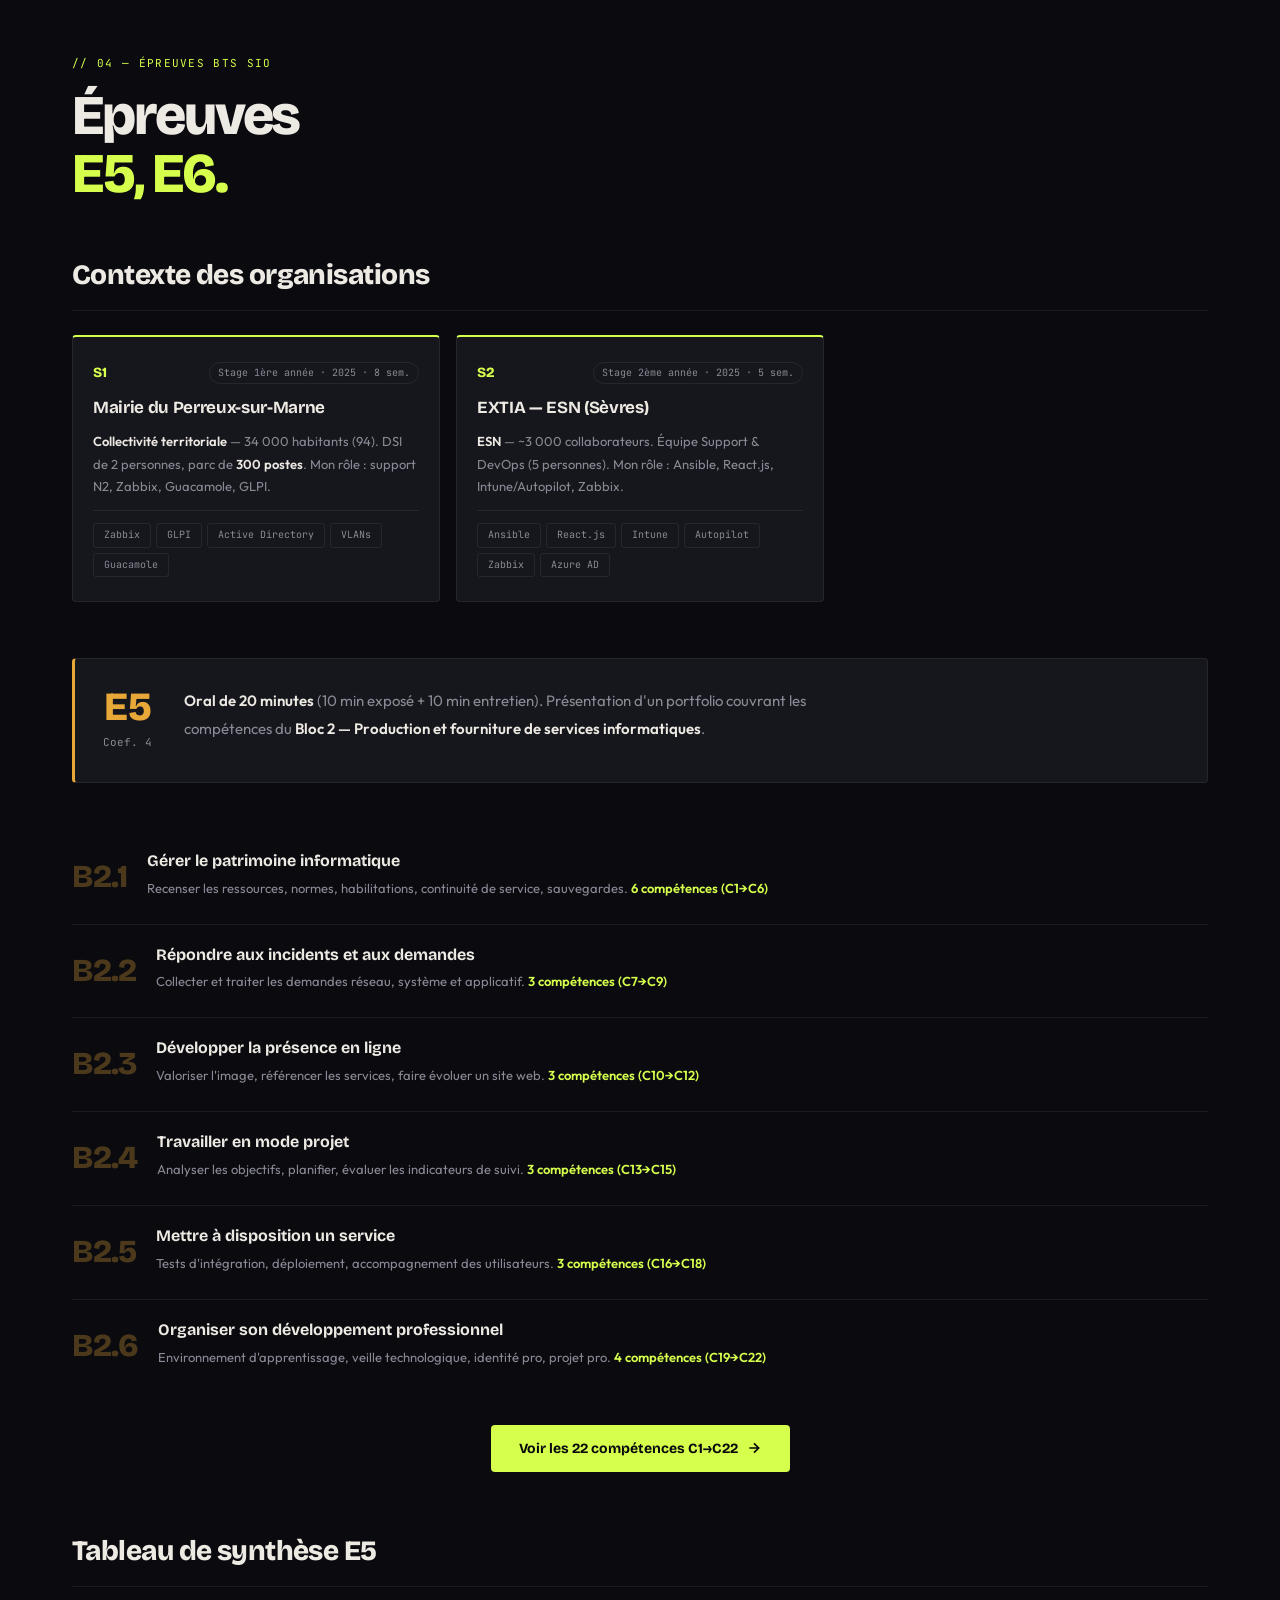
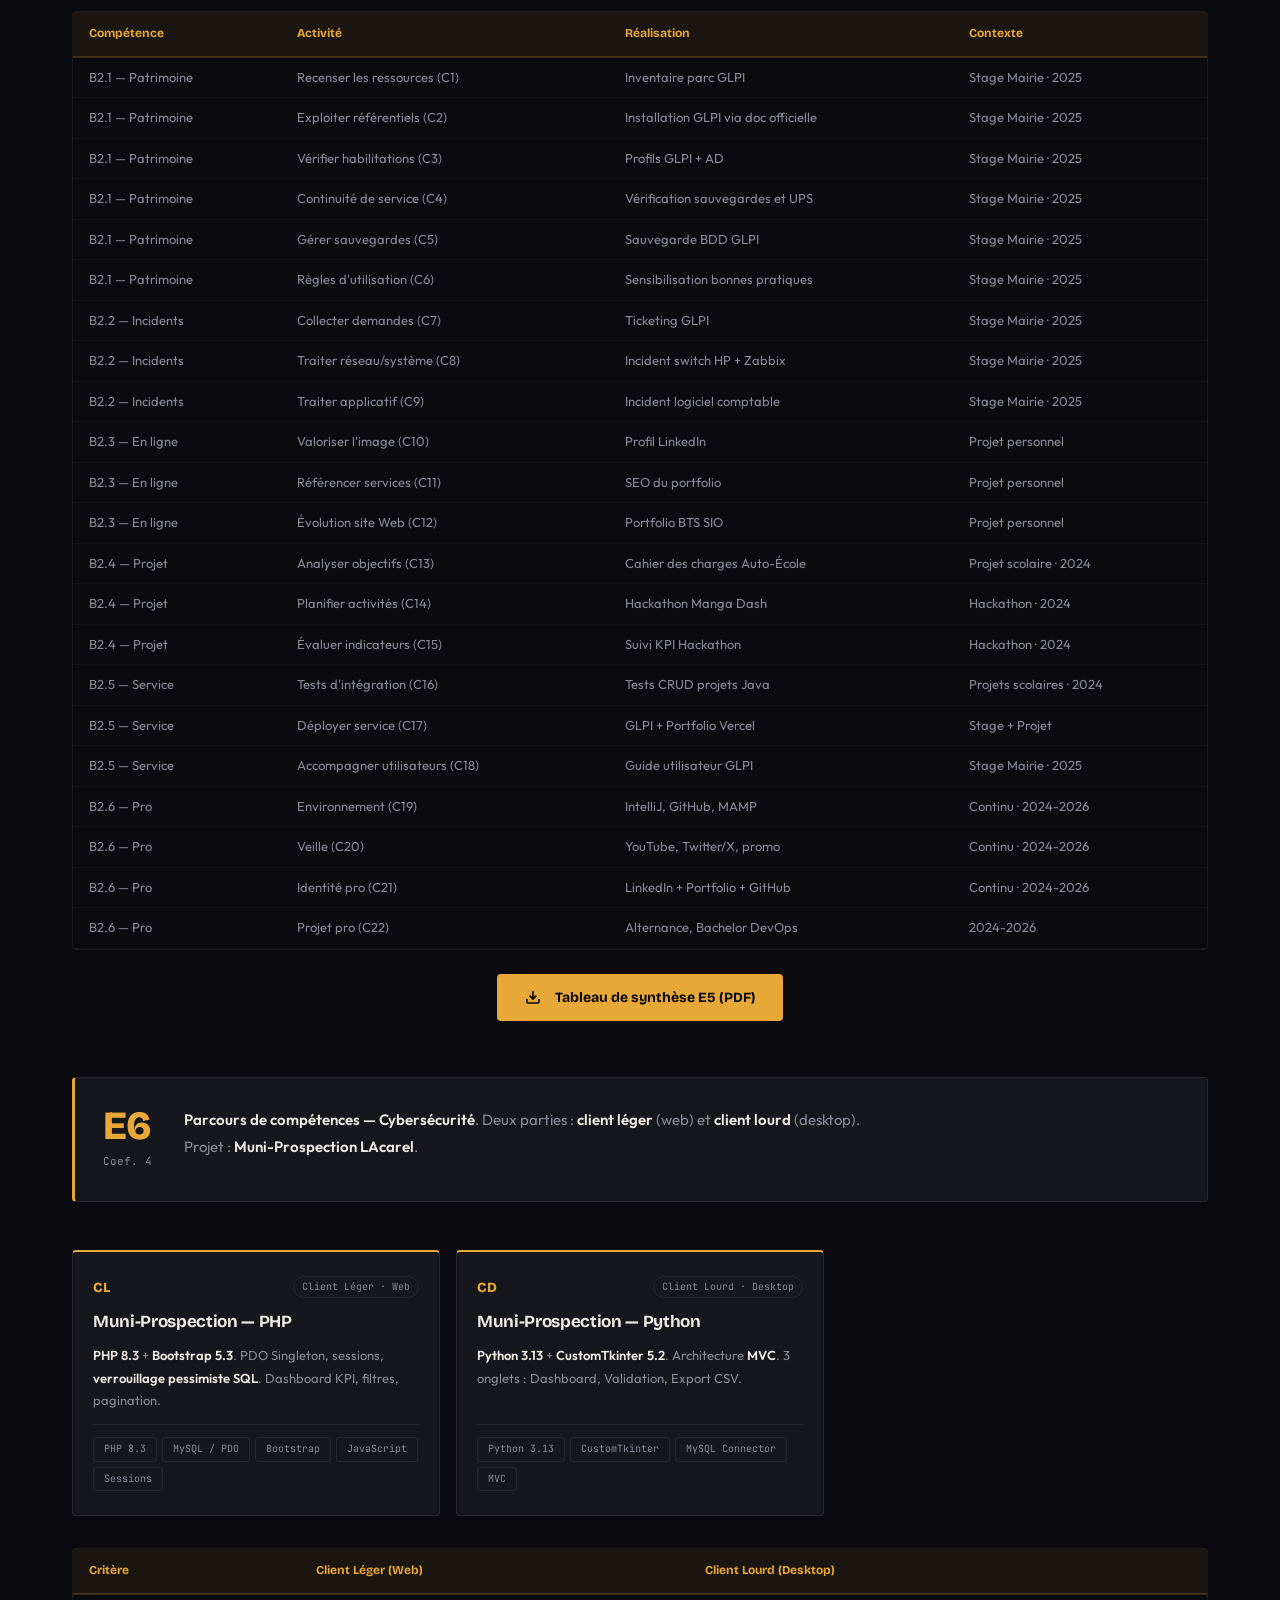
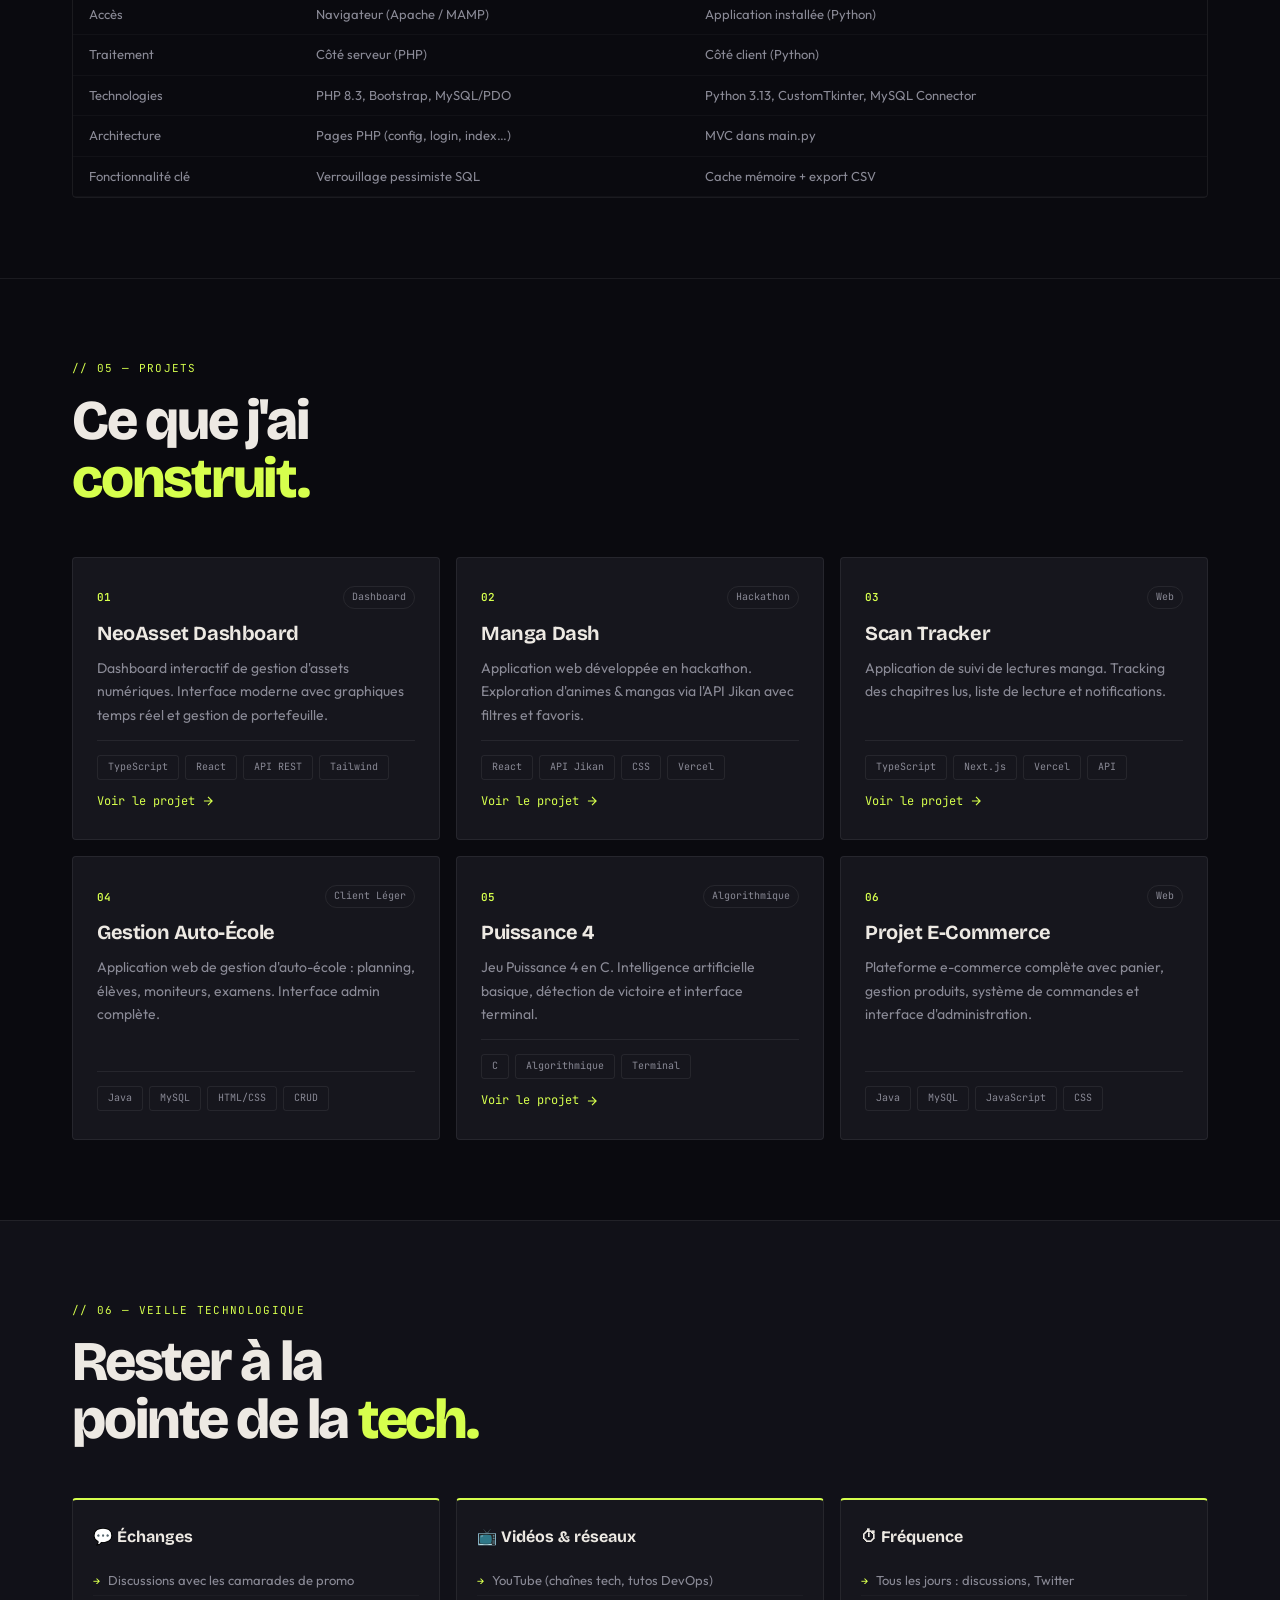
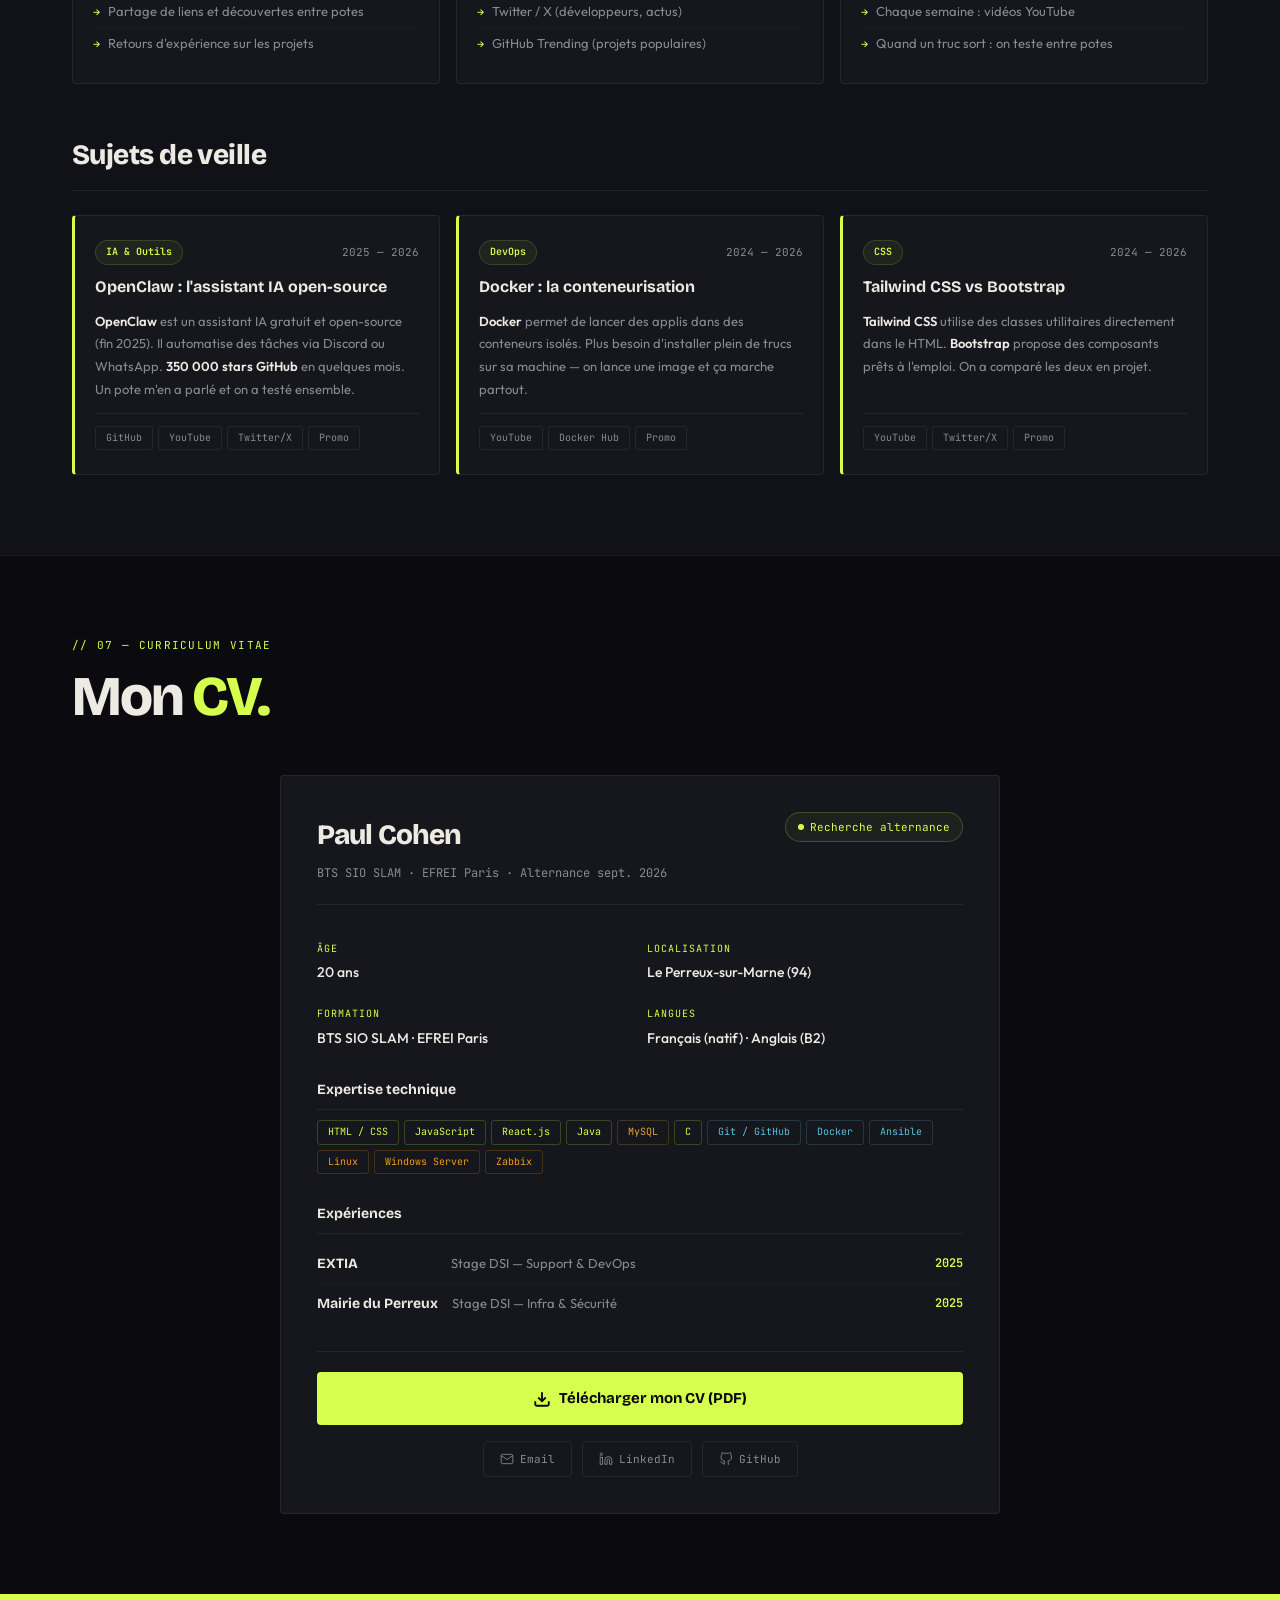
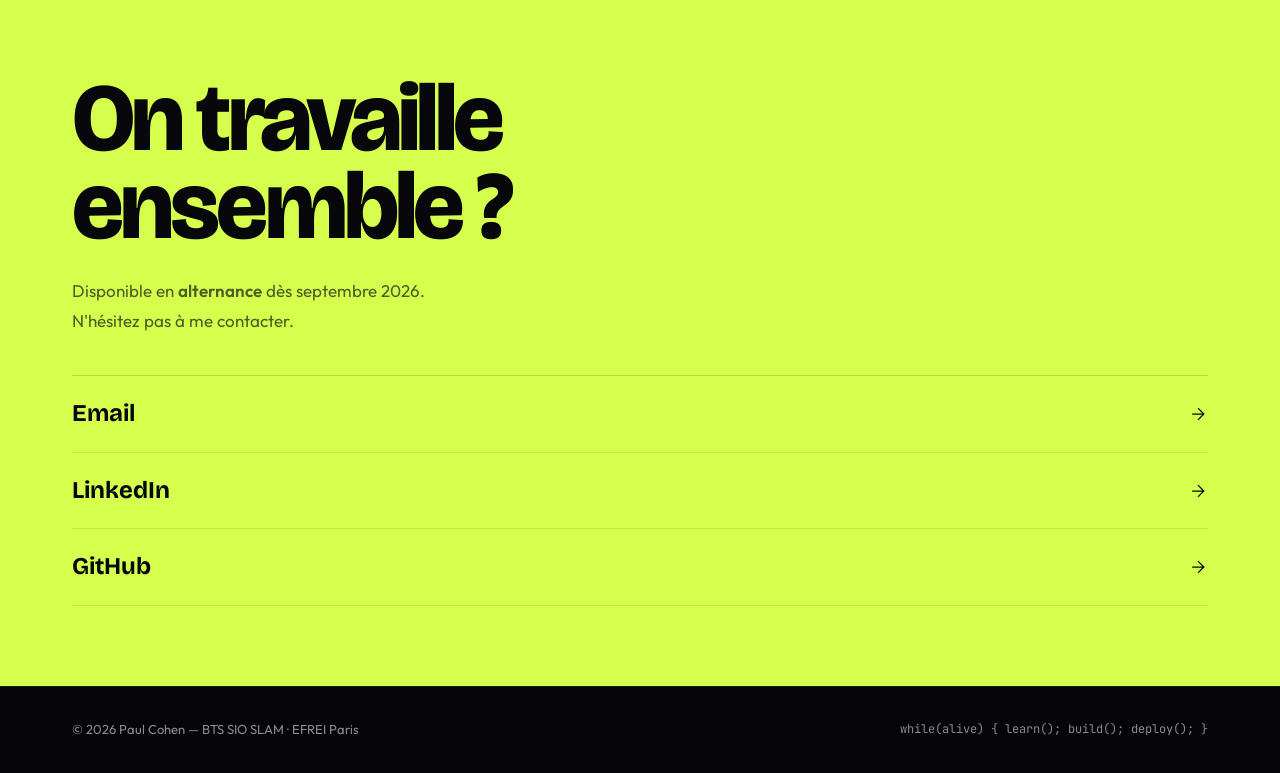
==== commit 5240ed90: "Ajout page E5, tableau synthèse et assets" ====
--- a/index.html
+++ b/index.html
@@ -19,9 +19,10 @@
       <a href="#hero" class="logo">PAUL<span>.</span></a>
       <div class="nav-links">
         <a href="#about">À propos</a>
+        <a href="#parcours">Parcours</a>
+        <a href="#skills">Compétences</a>
+        <a href="#bts">BTS</a>
         <a href="#projects">Projets</a>
-        <a href="#parcours">Parcours</a>
-        <a href="#bts">BTS</a>
         <a href="#veille">Veille</a>
         <a href="#cv">CV</a>
         <a href="epreuve-e5.html" class="nav-accent">C1→C22</a>
@@ -34,10 +35,10 @@
   <!-- Mobile menu -->
   <div id="mobile-menu">
     <a href="#about">À propos</a>
+    <a href="#parcours">Parcours</a>
     <a href="#skills">Compétences</a>
+    <a href="#bts">BTS E5/E6</a>
     <a href="#projects">Projets</a>
-    <a href="#parcours">Parcours</a>
-    <a href="#bts">BTS E5/E6</a>
     <a href="#veille">Veille</a>
     <a href="#cv">CV</a>
     <a href="epreuve-e5.html">C1 → C22</a>
@@ -129,10 +130,129 @@
     </div>
   </section>
 
+  <!-- ═══════ PARCOURS ═══════ -->
+  <section id="parcours">
+    <div class="container">
+      <p class="sec-label">// 02 — Parcours</p>
+      <h2 class="sec-title">Mon <em>chemin.</em></h2>
+
+      <div class="tl-grid">
+
+        <!-- BAC -->
+        <div class="tl-card fade-in">
+          <div class="tl-top">
+            <span class="tl-tag edu">Formation</span>
+            <span class="tl-period">2021 – 2024 · Le Perreux-sur-Marne</span>
+          </div>
+          <h3 class="tl-title">Baccalauréat Général</h3>
+          <h4 class="tl-place">Lycée Paul Doumer</h4>
+          <ul class="tl-list">
+            <li>Spécialité Mathématiques</li>
+            <li>Spécialité Sciences Économiques et Sociales</li>
+          </ul>
+        </div>
+
+        <!-- BTS -->
+        <div class="tl-card fade-in">
+          <div class="tl-top">
+            <span class="tl-tag edu">Formation</span>
+            <span class="tl-period">2024 – 2026 · Villejuif</span>
+          </div>
+          <h3 class="tl-title">BTS SIO option SLAM</h3>
+          <h4 class="tl-place">EFREI Paris Panthéon-Assas</h4>
+          <ul class="tl-list">
+            <li>Solutions Logicielles et Applications Métiers</li>
+            <li>Développement logiciel, agilité et cycle de vie applicatif</li>
+            <li>Admis en Bachelor Développement Web &amp; IA (2026)</li>
+          </ul>
+        </div>
+
+        <!-- STAGE MAIRIE -->
+        <div class="tl-card fade-in">
+          <div class="tl-top">
+            <span class="tl-tag xp">Stage · 1ère année</span>
+            <span class="tl-period">2025 · 8 semaines · Le Perreux-sur-Marne</span>
+          </div>
+          <h3 class="tl-title">Stage DSI — Infrastructure &amp; Sécurité</h3>
+          <h4 class="tl-place">Mairie du Perreux-sur-Marne</h4>
+          <ul class="tl-list">
+            <li>Support niveau 2, gestion parc de 300 postes</li>
+            <li>Monitoring Zabbix &amp; résolution incidents</li>
+            <li>Sécurité réseau (VLANs, Guacamole)</li>
+          </ul>
+          <details class="stage-details">
+            <summary>Voir le détail du stage →</summary>
+            <div class="stage-detail-grid">
+              <div class="stage-block">
+                <span class="stage-block-label">Observabilité</span>
+                <p>Installation et configuration de <strong>Zabbix</strong> pour le monitoring. Supervision des serveurs, switches et services critiques.</p>
+              </div>
+              <div class="stage-block">
+                <span class="stage-block-label">Accès distant</span>
+                <p>Déploiement d'<strong>Apache Guacamole</strong> pour les accès à distance sécurisés. Configuration RDP/SSH via interface web.</p>
+              </div>
+              <div class="stage-block">
+                <span class="stage-block-label">Réseau</span>
+                <p>Segmentation via <strong>VLANs</strong> pour isoler les flux sensibles et renforcer la sécurité.</p>
+              </div>
+              <div class="stage-block">
+                <span class="stage-block-label">Support</span>
+                <p>Support N2 sur <strong>300 postes</strong>. Gestion des tickets via <strong>GLPI</strong>. Sensibilisation des utilisateurs aux bonnes pratiques.</p>
+              </div>
+            </div>
+            <div class="stage-techs">
+              <span>Zabbix</span><span>GLPI</span><span>Guacamole</span><span>Active Directory</span><span>VLANs</span><span>Windows Server</span><span>Linux</span>
+            </div>
+          </details>
+        </div>
+
+        <!-- STAGE EXTIA -->
+        <div class="tl-card fade-in">
+          <div class="tl-top">
+            <span class="tl-tag xp">Stage · 2ème année</span>
+            <span class="tl-period">2025 · 5 semaines · Sèvres</span>
+          </div>
+          <h3 class="tl-title">Stage DSI — Support &amp; DevOps</h3>
+          <h4 class="tl-place">EXTIA (ESN)</h4>
+          <ul class="tl-list">
+            <li>Playbooks Ansible, automatisation BDD</li>
+            <li>Interface React.js pour le support IT</li>
+            <li>Déploiement Intune &amp; Autopilot</li>
+          </ul>
+          <details class="stage-details">
+            <summary>Voir le détail du stage →</summary>
+            <div class="stage-detail-grid">
+              <div class="stage-block">
+                <span class="stage-block-label">Industrialisation</span>
+                <p>Conception de <strong>playbooks Ansible</strong> pour automatiser le provisionnement et la maintenance des bases de données.</p>
+              </div>
+              <div class="stage-block">
+                <span class="stage-block-label">Frontend</span>
+                <p>Développement d'une <strong>interface React.js</strong> pour le support IT. Dashboard de suivi des tickets et équipements.</p>
+              </div>
+              <div class="stage-block">
+                <span class="stage-block-label">Modern Workplace</span>
+                <p>Déploiement de postes via <strong>Microsoft Intune</strong> et <strong>Autopilot</strong> (Zero-Touch). Politiques de sécurité et conformité.</p>
+              </div>
+              <div class="stage-block">
+                <span class="stage-block-label">Observabilité</span>
+                <p>Monitoring d'infrastructure hybride via <strong>Zabbix</strong>. Mise en place d'alertes et tableaux de bord.</p>
+              </div>
+            </div>
+            <div class="stage-techs">
+              <span>Ansible</span><span>React.js</span><span>Intune</span><span>Autopilot</span><span>Zabbix</span><span>Azure AD</span><span>PowerShell</span>
+            </div>
+          </details>
+        </div>
+
+      </div>
+    </div>
+  </section>
+
   <!-- ═══════ SKILLS ═══════ -->
   <section id="skills">
     <div class="container">
-      <p class="sec-label">// 02 — Compétences</p>
+      <p class="sec-label">// 03 — Compétences</p>
       <h2 class="sec-title">Ce que je<br><em>maîtrise.</em></h2>
 
       <div class="skills-grid">
@@ -170,140 +290,10 @@
     </div>
   </section>
 
-  <!-- ═══════ PROJECTS ═══════ -->
-  <section id="projects">
-    <div class="container">
-      <p class="sec-label">// 03 — Projets</p>
-      <h2 class="sec-title">Ce que j'ai<br><em>construit.</em></h2>
-      <div class="proj-grid" id="projCards">
-        <!-- Rendered by JS -->
-      </div>
-    </div>
-  </section>
-
-  <!-- ═══════ PARCOURS ═══════ -->
-  <section id="parcours">
-    <div class="container">
-      <p class="sec-label">// 04 — Parcours</p>
-      <h2 class="sec-title">Mon <em>chemin.</em></h2>
-
-      <div class="tl-grid">
-
-        <!-- BAC -->
-        <div class="tl-card fade-in">
-          <div class="tl-top">
-            <span class="tl-tag edu">Formation</span>
-            <span class="tl-period">2021 – 2024 · Le Perreux-sur-Marne</span>
-          </div>
-          <h3 class="tl-title">Baccalauréat Général</h3>
-          <h4 class="tl-place">Lycée Paul Doumer</h4>
-          <ul class="tl-list">
-            <li>Spécialité Mathématiques</li>
-            <li>Spécialité Sciences Économiques et Sociales</li>
-          </ul>
-        </div>
-
-        <!-- BTS -->
-        <div class="tl-card fade-in">
-          <div class="tl-top">
-            <span class="tl-tag edu">Formation</span>
-            <span class="tl-period">2024 – 2026 · Villejuif</span>
-          </div>
-          <h3 class="tl-title">BTS SIO option SLAM</h3>
-          <h4 class="tl-place">EFREI Paris Panthéon-Assas</h4>
-          <ul class="tl-list">
-            <li>Solutions Logicielles et Applications Métiers</li>
-            <li>Développement logiciel, agilité et cycle de vie applicatif</li>
-            <li>Admis en Bachelor Développement Web &amp; IA (2026)</li>
-          </ul>
-        </div>
-
-        <!-- STAGE MAIRIE -->
-        <div class="tl-card fade-in">
-          <div class="tl-top">
-            <span class="tl-tag xp">Stage · 1ère année</span>
-            <span class="tl-period">2025 · 8 semaines · Le Perreux-sur-Marne</span>
-          </div>
-          <h3 class="tl-title">Stage DSI — Infrastructure &amp; Sécurité</h3>
-          <h4 class="tl-place">Mairie du Perreux-sur-Marne</h4>
-          <ul class="tl-list">
-            <li>Support niveau 2, gestion parc de 300 postes</li>
-            <li>Monitoring Zabbix &amp; résolution incidents</li>
-            <li>Sécurité réseau (VLANs, Guacamole)</li>
-          </ul>
-          <details class="stage-details">
-            <summary>Voir le détail du stage →</summary>
-            <div class="stage-detail-grid">
-              <div class="stage-block">
-                <span class="stage-block-label">Observabilité</span>
-                <p>Installation et configuration de <strong>Zabbix</strong> pour le monitoring. Supervision des serveurs, switches et services critiques.</p>
-              </div>
-              <div class="stage-block">
-                <span class="stage-block-label">Accès distant</span>
-                <p>Déploiement d'<strong>Apache Guacamole</strong> pour les accès à distance sécurisés. Configuration RDP/SSH via interface web.</p>
-              </div>
-              <div class="stage-block">
-                <span class="stage-block-label">Réseau</span>
-                <p>Segmentation via <strong>VLANs</strong> pour isoler les flux sensibles et renforcer la sécurité.</p>
-              </div>
-              <div class="stage-block">
-                <span class="stage-block-label">Support</span>
-                <p>Support N2 sur <strong>300 postes</strong>. Gestion des tickets via <strong>GLPI</strong>. Sensibilisation des utilisateurs aux bonnes pratiques.</p>
-              </div>
-            </div>
-            <div class="stage-techs">
-              <span>Zabbix</span><span>GLPI</span><span>Guacamole</span><span>Active Directory</span><span>VLANs</span><span>Windows Server</span><span>Linux</span>
-            </div>
-          </details>
-        </div>
-
-        <!-- STAGE EXTIA -->
-        <div class="tl-card fade-in">
-          <div class="tl-top">
-            <span class="tl-tag xp">Stage · 2ème année</span>
-            <span class="tl-period">2025 · 5 semaines · Sèvres</span>
-          </div>
-          <h3 class="tl-title">Stage DSI — Support &amp; DevOps</h3>
-          <h4 class="tl-place">EXTIA (ESN)</h4>
-          <ul class="tl-list">
-            <li>Playbooks Ansible, automatisation BDD</li>
-            <li>Interface React.js pour le support IT</li>
-            <li>Déploiement Intune &amp; Autopilot</li>
-          </ul>
-          <details class="stage-details">
-            <summary>Voir le détail du stage →</summary>
-            <div class="stage-detail-grid">
-              <div class="stage-block">
-                <span class="stage-block-label">Industrialisation</span>
-                <p>Conception de <strong>playbooks Ansible</strong> pour automatiser le provisionnement et la maintenance des bases de données.</p>
-              </div>
-              <div class="stage-block">
-                <span class="stage-block-label">Frontend</span>
-                <p>Développement d'une <strong>interface React.js</strong> pour le support IT. Dashboard de suivi des tickets et équipements.</p>
-              </div>
-              <div class="stage-block">
-                <span class="stage-block-label">Modern Workplace</span>
-                <p>Déploiement de postes via <strong>Microsoft Intune</strong> et <strong>Autopilot</strong> (Zero-Touch). Politiques de sécurité et conformité.</p>
-              </div>
-              <div class="stage-block">
-                <span class="stage-block-label">Observabilité</span>
-                <p>Monitoring d'infrastructure hybride via <strong>Zabbix</strong>. Mise en place d'alertes et tableaux de bord.</p>
-              </div>
-            </div>
-            <div class="stage-techs">
-              <span>Ansible</span><span>React.js</span><span>Intune</span><span>Autopilot</span><span>Zabbix</span><span>Azure AD</span><span>PowerShell</span>
-            </div>
-          </details>
-        </div>
-
-      </div>
-    </div>
-  </section>
-
   <!-- ═══════ BTS ═══════ -->
   <section id="bts">
     <div class="container">
-      <p class="sec-label">// 05 — Épreuves BTS SIO</p>
+      <p class="sec-label">// 04 — Épreuves BTS SIO</p>
       <h2 class="sec-title">Épreuves<br><em>E5, E6.</em></h2>
 
       <!-- Contexte stages -->
@@ -486,6 +476,17 @@
     </div>
   </section>
 
+  <!-- ═══════ PROJECTS ═══════ -->
+  <section id="projects">
+    <div class="container">
+      <p class="sec-label">// 05 — Projets</p>
+      <h2 class="sec-title">Ce que j'ai<br><em>construit.</em></h2>
+      <div class="proj-grid" id="projCards">
+        <!-- Rendered by JS -->
+      </div>
+    </div>
+  </section>
+
   <!-- ═══════ VEILLE ═══════ -->
   <section id="veille">
     <div class="container">
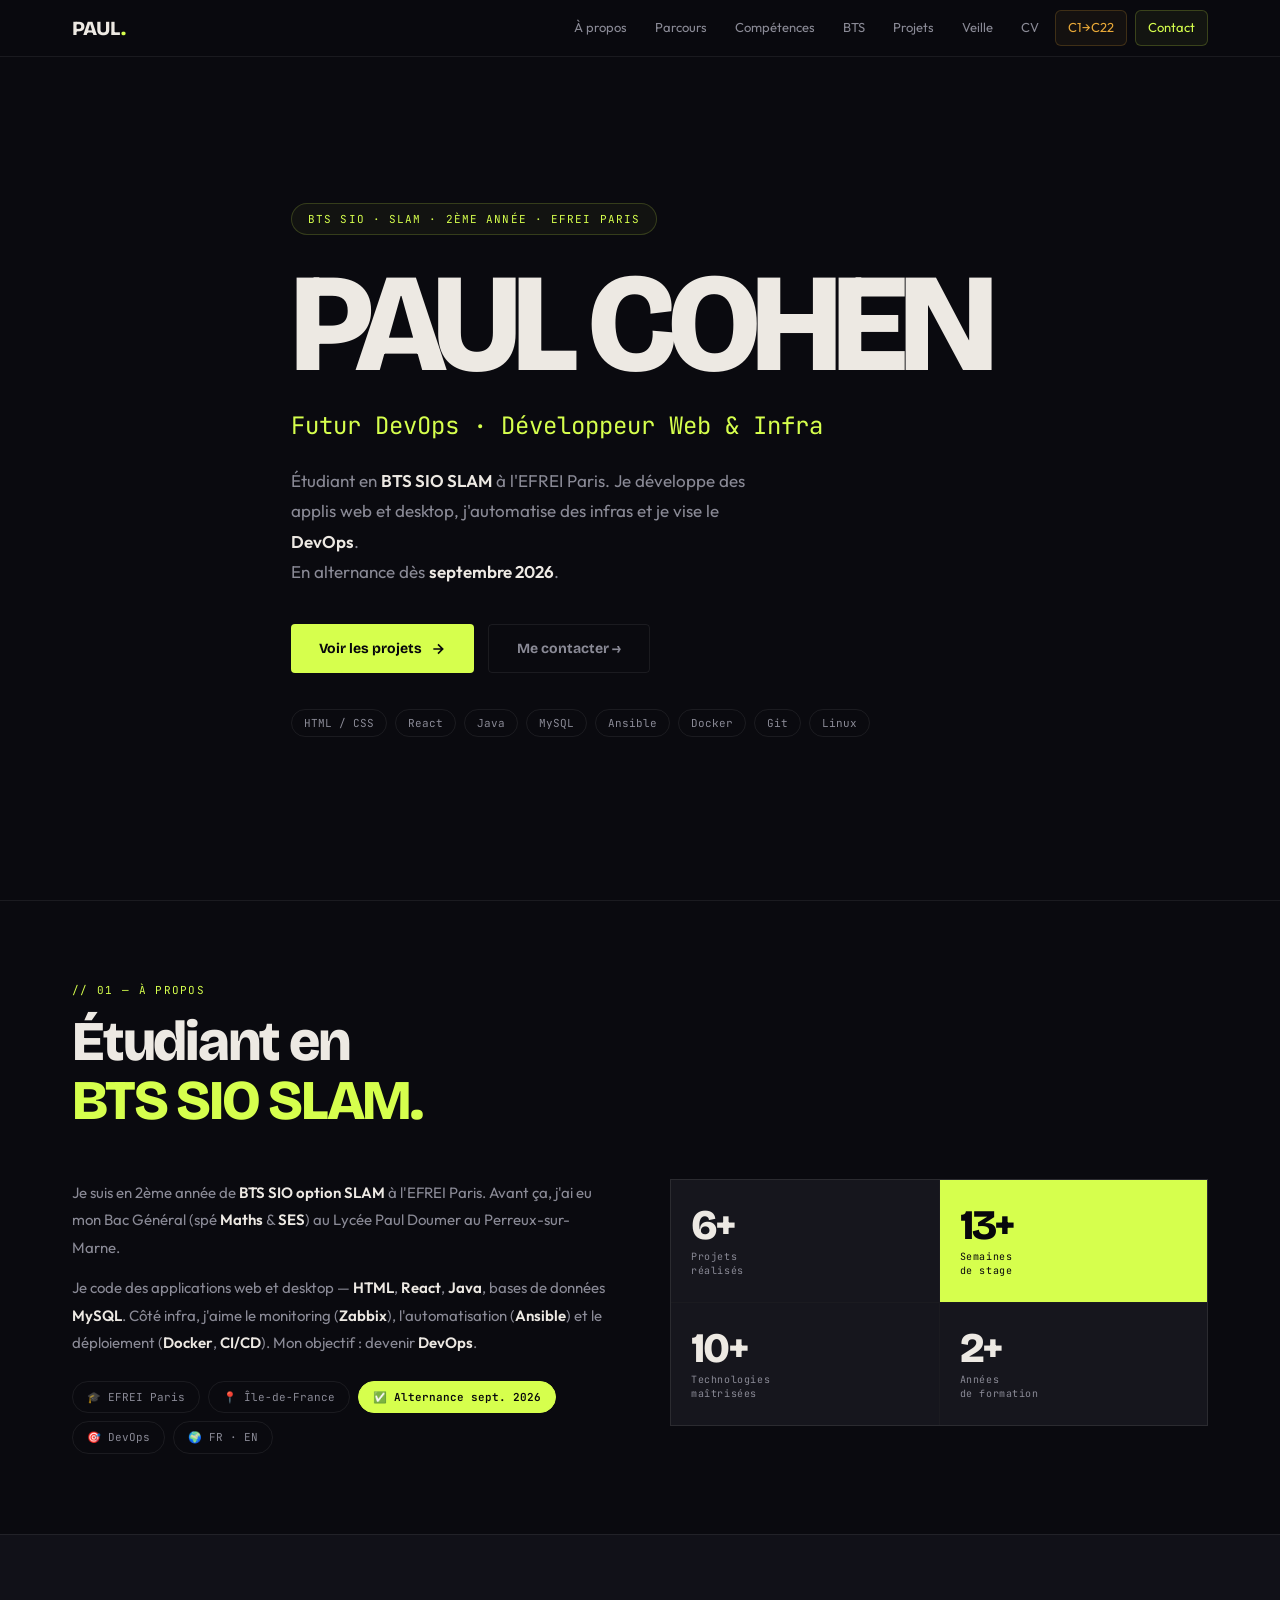
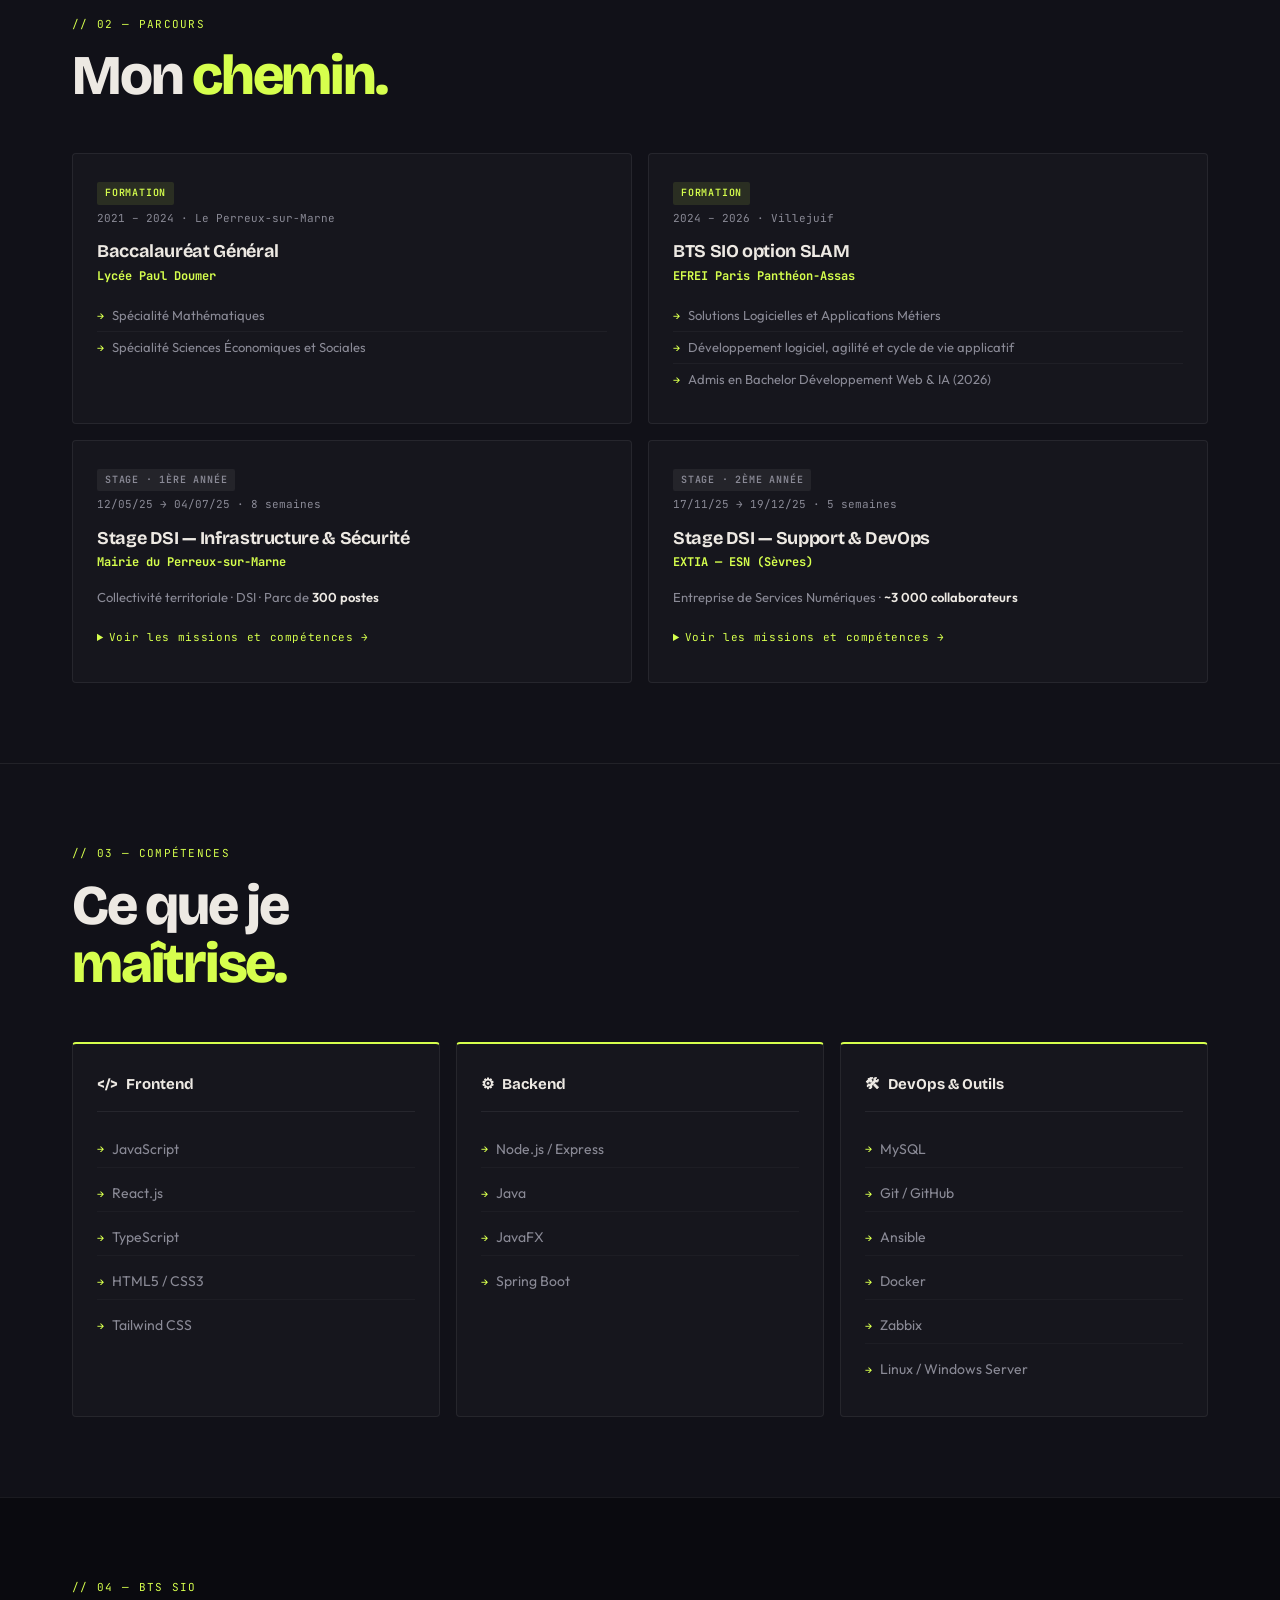
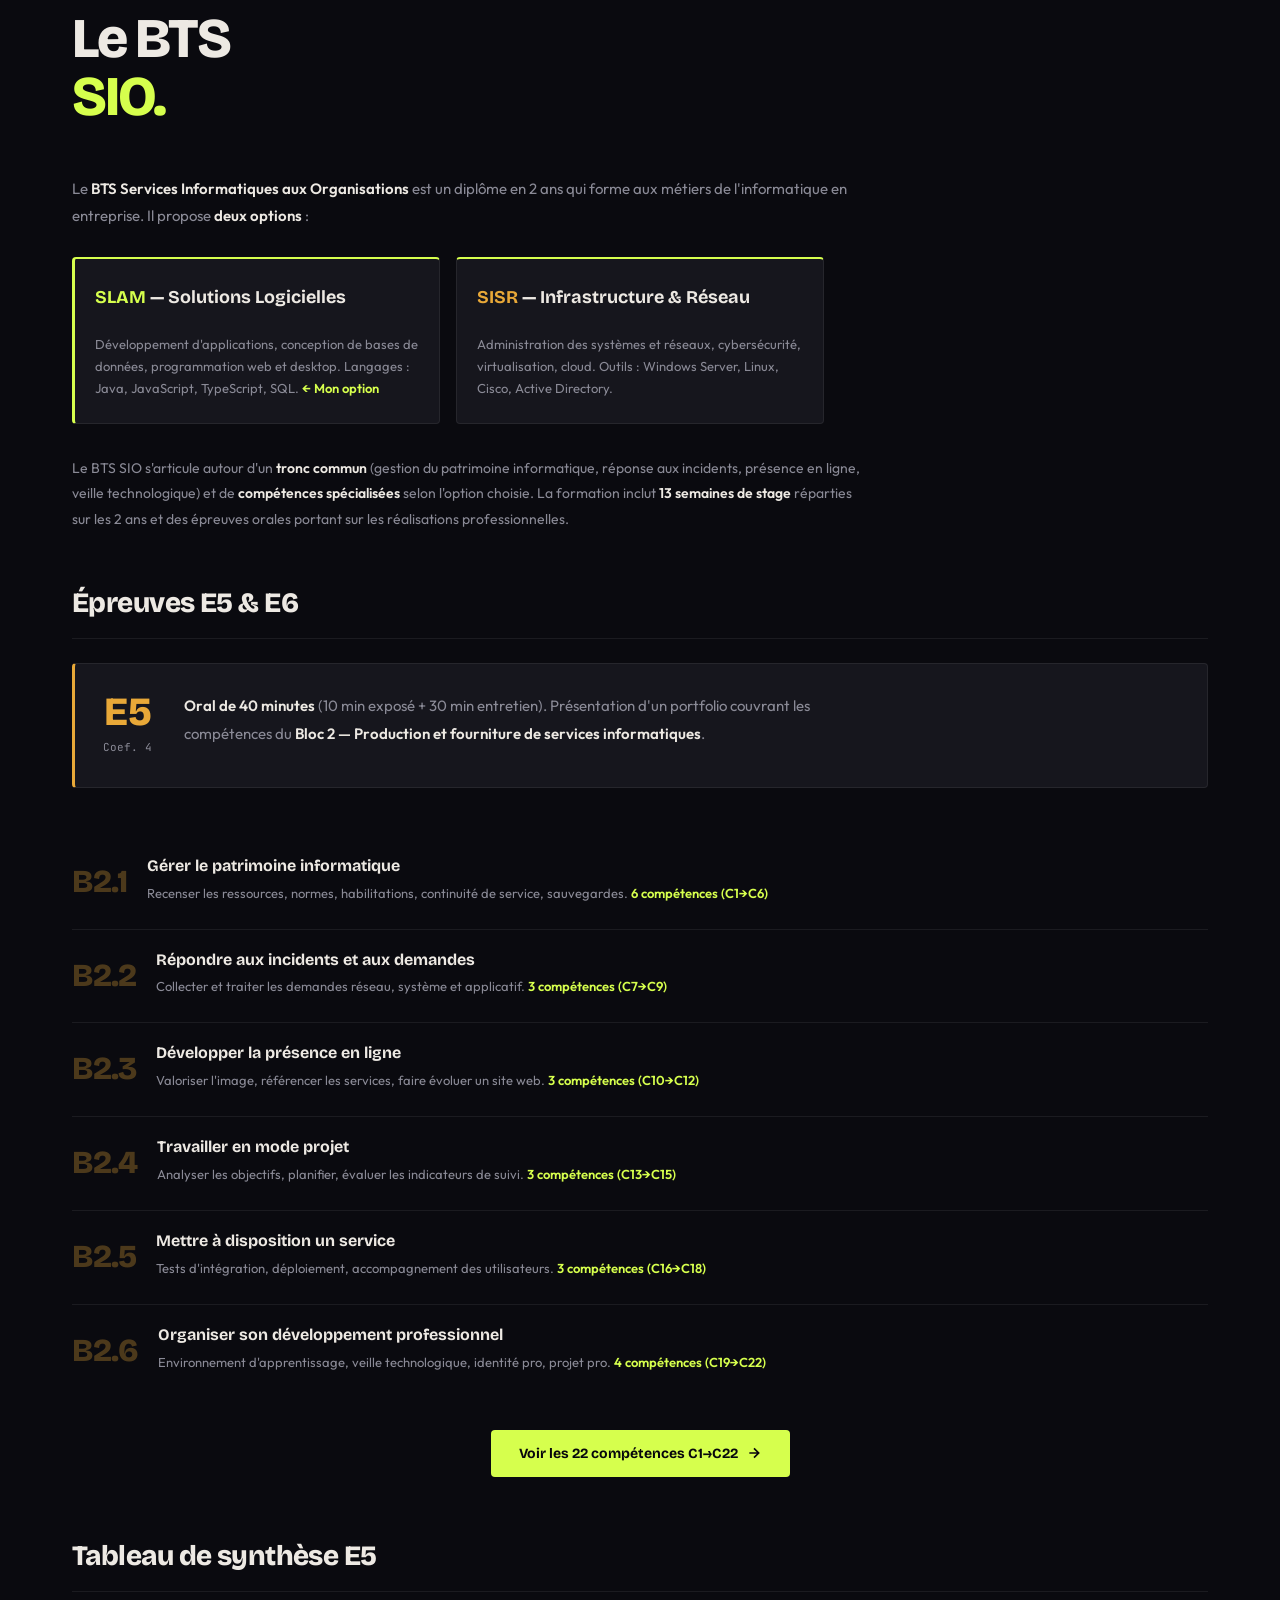
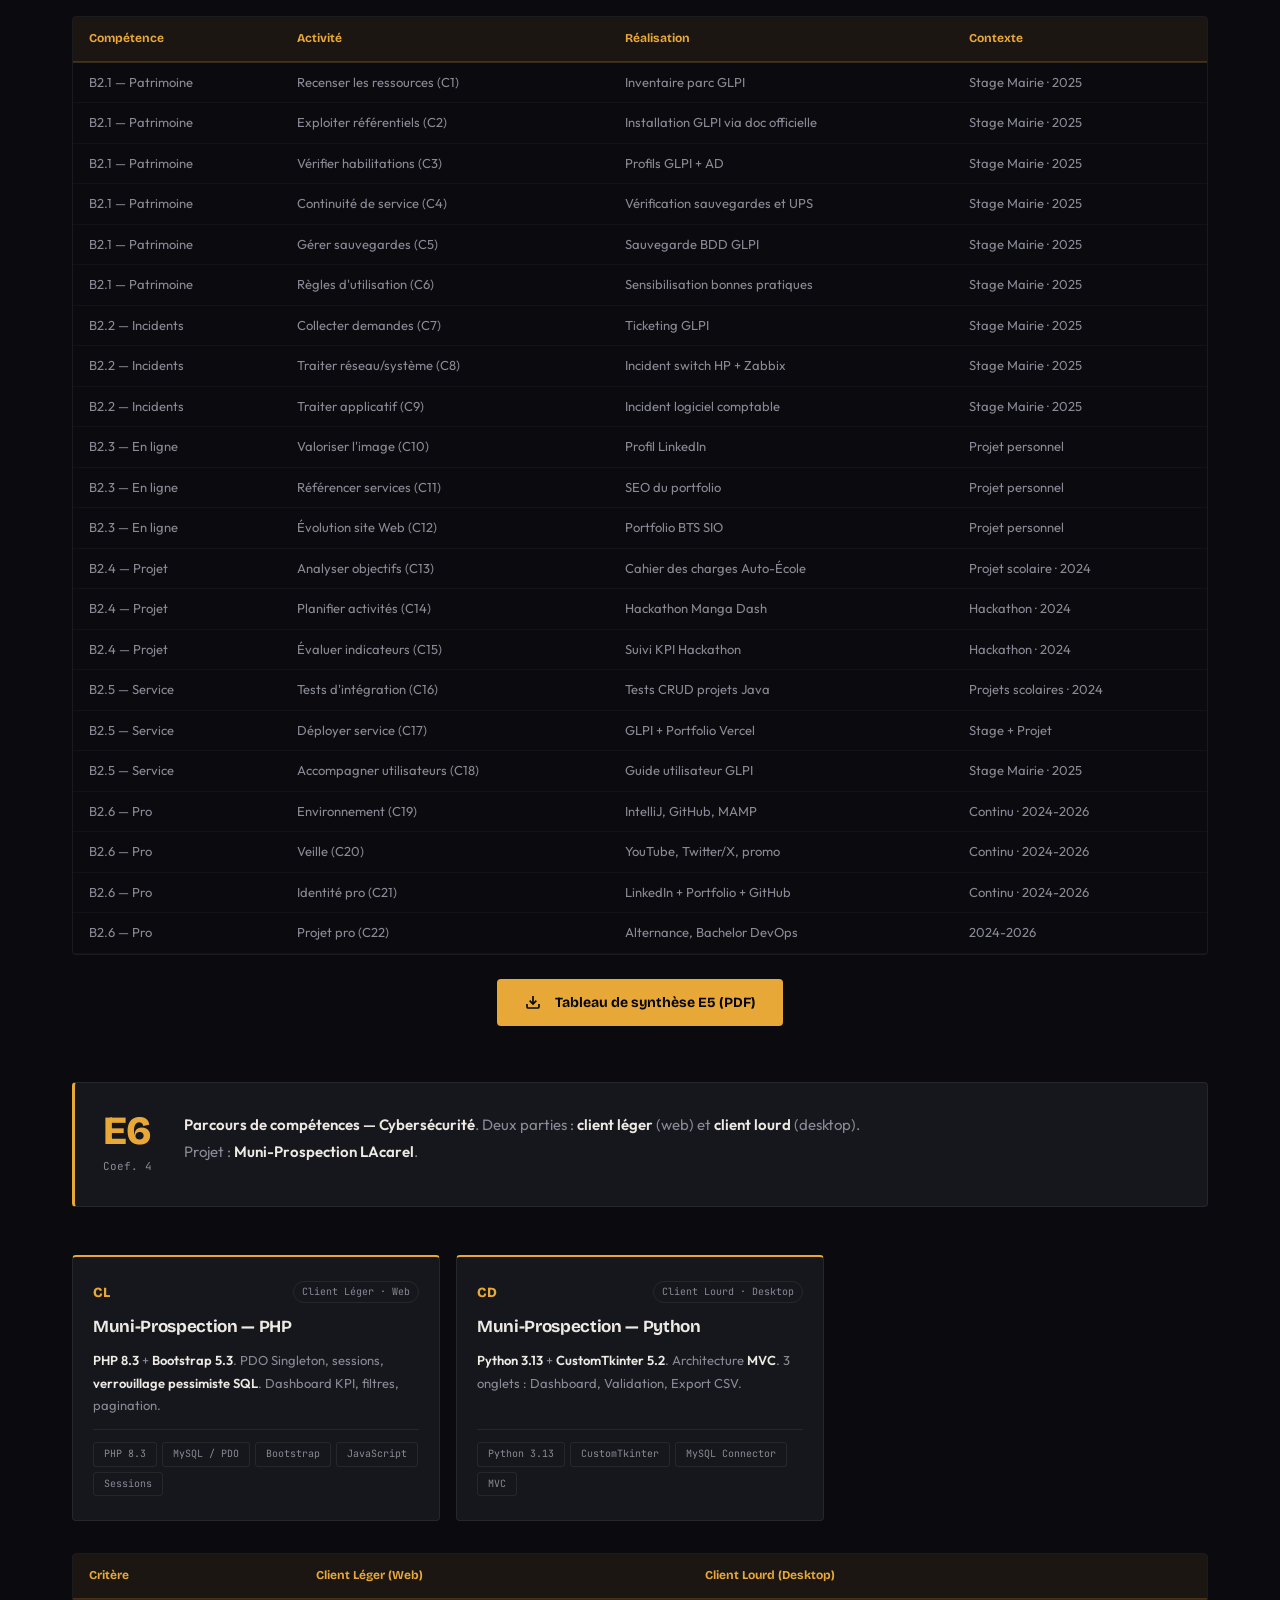
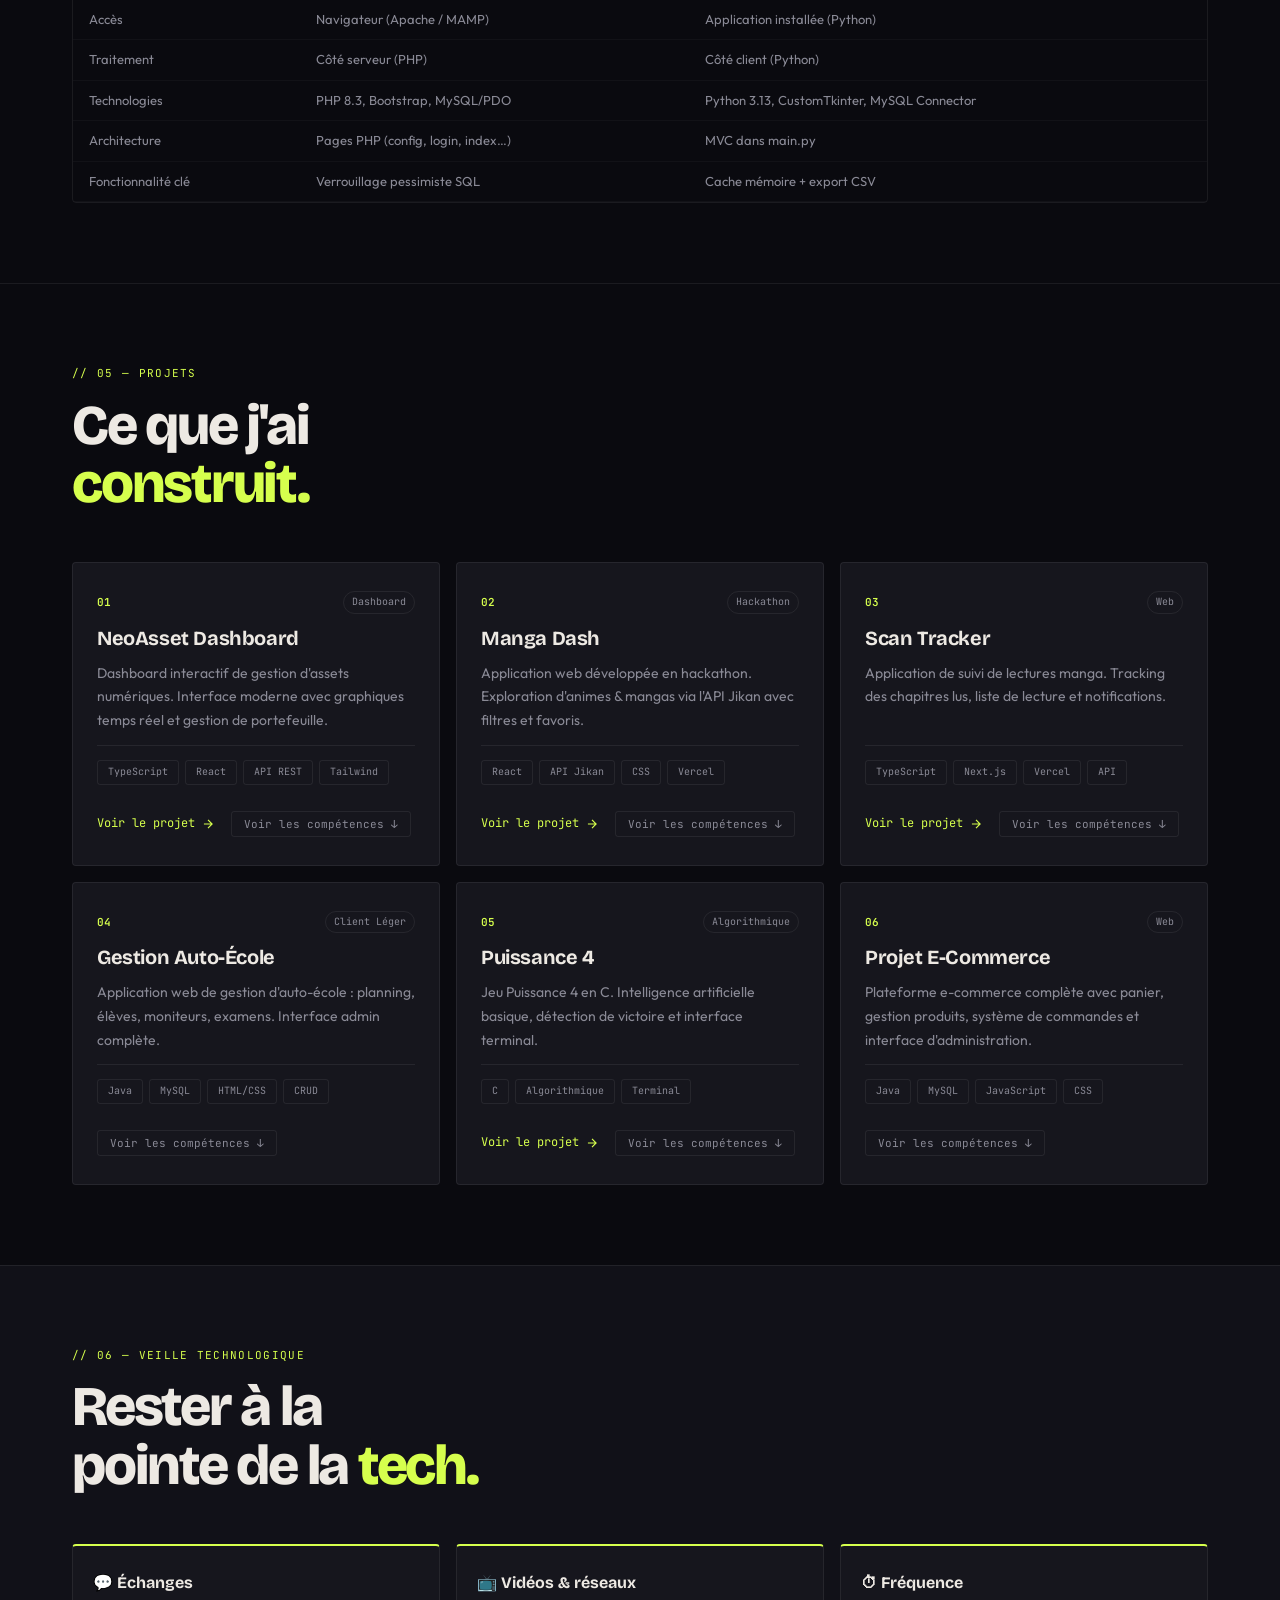
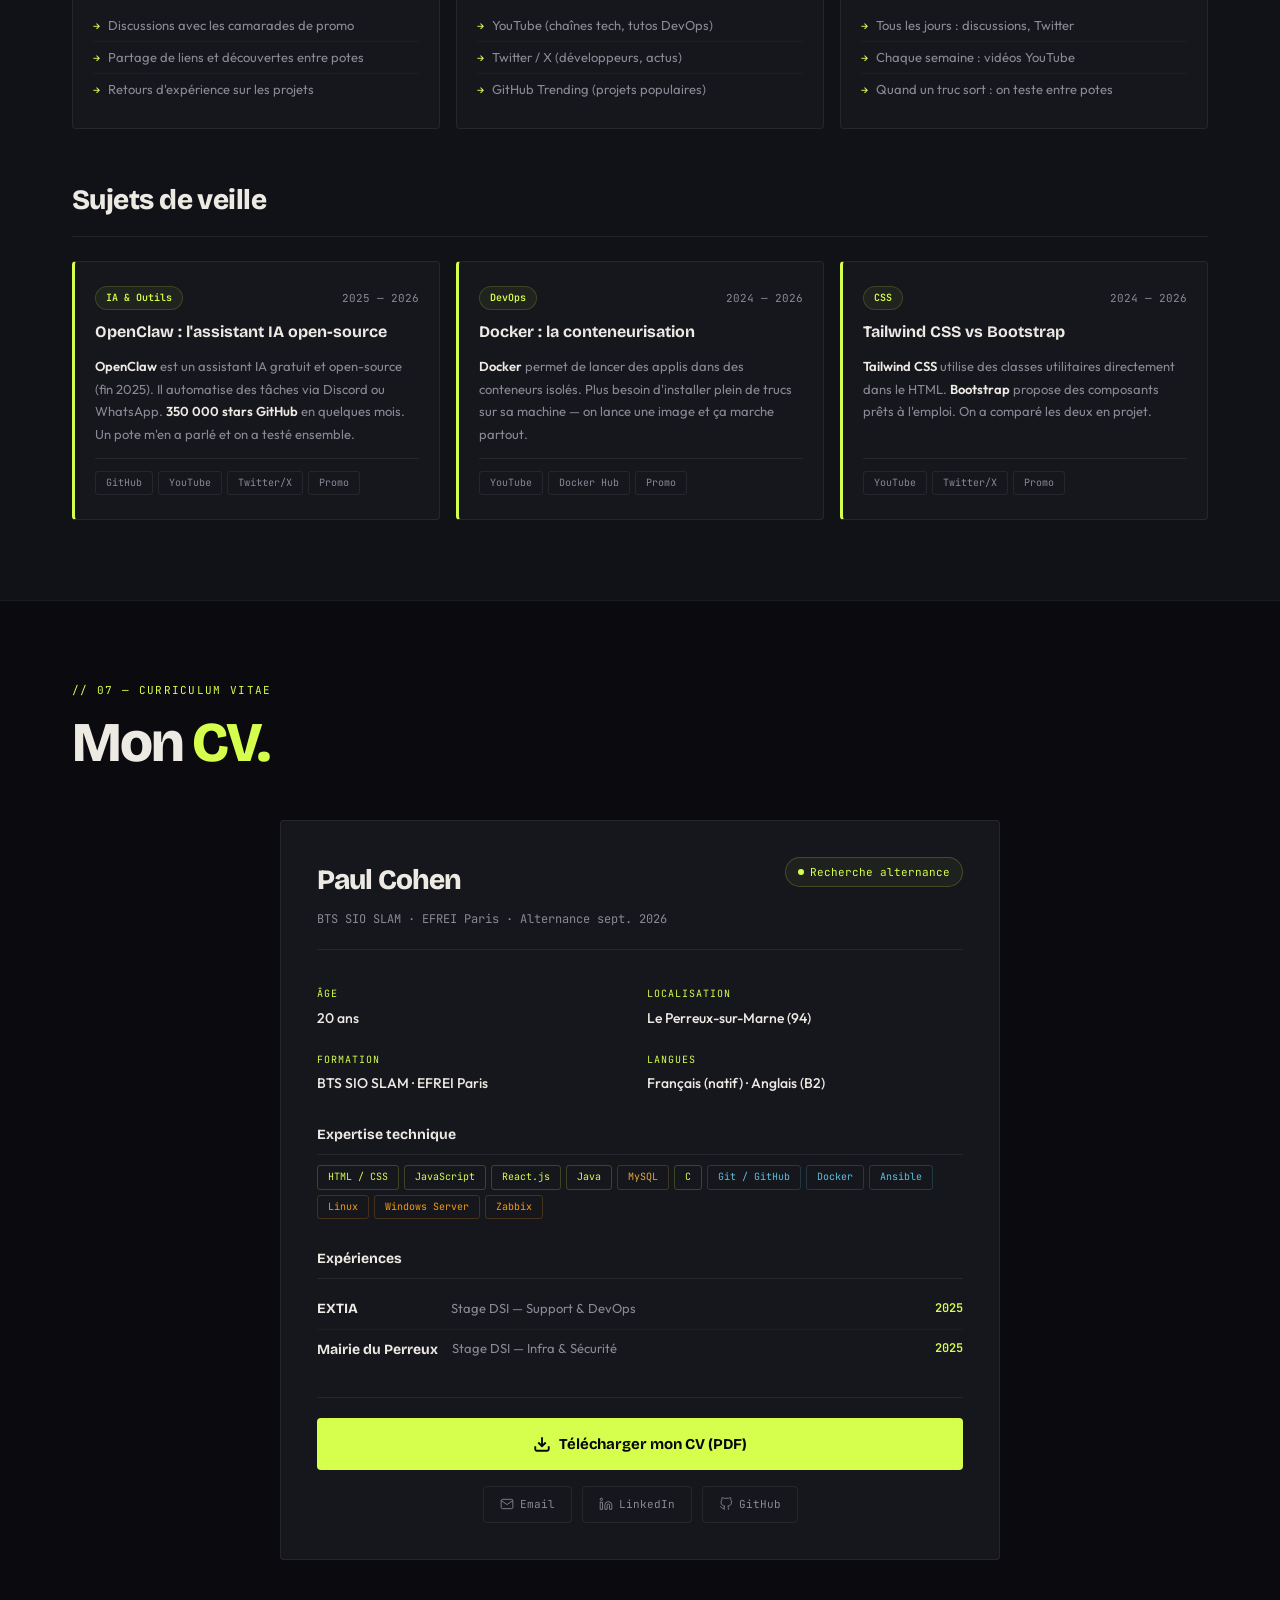
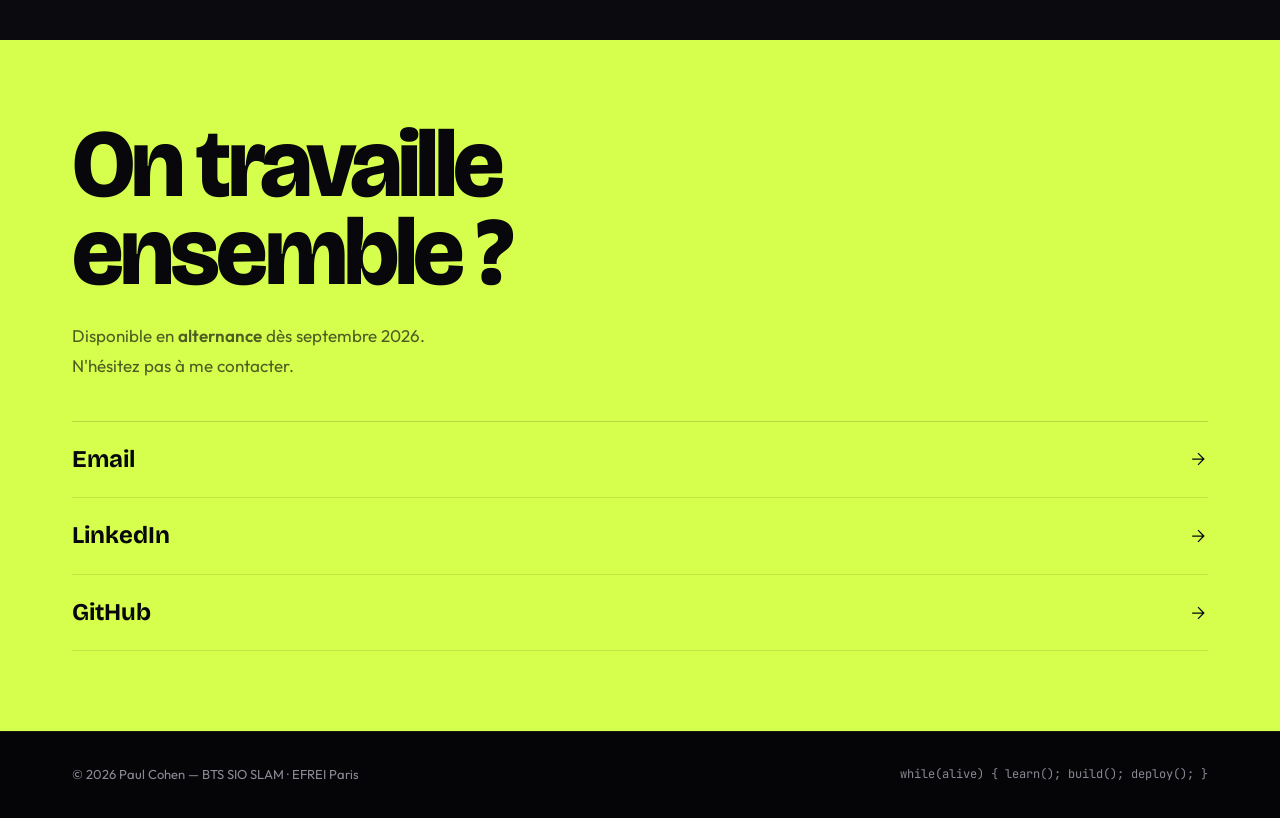
==== commit 0ba34150: "Ajout page E5, tableau synthèse et assets" ====
--- a/index.html
+++ b/index.html
@@ -171,37 +171,57 @@
         <div class="tl-card fade-in">
           <div class="tl-top">
             <span class="tl-tag xp">Stage · 1ère année</span>
-            <span class="tl-period">2025 · 8 semaines · Le Perreux-sur-Marne</span>
+            <span class="tl-period">12/05/25 → 04/07/25 · 8 semaines</span>
           </div>
           <h3 class="tl-title">Stage DSI — Infrastructure &amp; Sécurité</h3>
           <h4 class="tl-place">Mairie du Perreux-sur-Marne</h4>
-          <ul class="tl-list">
-            <li>Support niveau 2, gestion parc de 300 postes</li>
-            <li>Monitoring Zabbix &amp; résolution incidents</li>
-            <li>Sécurité réseau (VLANs, Guacamole)</li>
-          </ul>
-          <details class="stage-details">
-            <summary>Voir le détail du stage →</summary>
-            <div class="stage-detail-grid">
-              <div class="stage-block">
-                <span class="stage-block-label">Observabilité</span>
-                <p>Installation et configuration de <strong>Zabbix</strong> pour le monitoring. Supervision des serveurs, switches et services critiques.</p>
-              </div>
-              <div class="stage-block">
-                <span class="stage-block-label">Accès distant</span>
-                <p>Déploiement d'<strong>Apache Guacamole</strong> pour les accès à distance sécurisés. Configuration RDP/SSH via interface web.</p>
-              </div>
-              <div class="stage-block">
-                <span class="stage-block-label">Réseau</span>
-                <p>Segmentation via <strong>VLANs</strong> pour isoler les flux sensibles et renforcer la sécurité.</p>
-              </div>
-              <div class="stage-block">
-                <span class="stage-block-label">Support</span>
-                <p>Support N2 sur <strong>300 postes</strong>. Gestion des tickets via <strong>GLPI</strong>. Sensibilisation des utilisateurs aux bonnes pratiques.</p>
+          <p style="font-size:13px;color:var(--muted);margin:8px 0">Collectivité territoriale · DSI · Parc de <strong style="color:var(--text)">300 postes</strong></p>
+          <details class="stage-details" style="margin-top:12px">
+            <summary>Voir les missions et compétences →</summary>
+            <div class="stage-missions">
+              <div class="stage-mission">
+                <div class="stage-mission-comps"><span>C1</span></div>
+                <div><strong>Inventaire du parc informatique</strong><br><span style="color:var(--muted)">13 machines recensées dans GLPI (postes, serveurs, portables, réseau)</span></div>
+              </div>
+              <div class="stage-mission">
+                <div class="stage-mission-comps"><span>C2</span></div>
+                <div><strong>Installation GLPI via doc officielle</strong><br><span style="color:var(--muted)">Configuration Apache + MySQL en suivant la documentation</span></div>
+              </div>
+              <div class="stage-mission">
+                <div class="stage-mission-comps"><span>C3</span></div>
+                <div><strong>Audit des droits Active Directory</strong><br><span style="color:var(--muted)">Correction de droits incohérents sur les profils GLPI</span></div>
+              </div>
+              <div class="stage-mission">
+                <div class="stage-mission-comps"><span>C4</span><span>C5</span></div>
+                <div><strong>Sauvegardes &amp; continuité de service</strong><br><span style="color:var(--muted)">mysqldump BDD GLPI (14 000 lignes), test de restauration, vérification UPS</span></div>
+              </div>
+              <div class="stage-mission">
+                <div class="stage-mission-comps"><span>C6</span></div>
+                <div><strong>Sensibilisation bonnes pratiques</strong><br><span style="color:var(--muted)">Phishing, mots de passe, verrouillage de session — lors des interventions</span></div>
+              </div>
+              <div class="stage-mission">
+                <div class="stage-mission-comps"><span>C7</span></div>
+                <div><strong>Ticketing GLPI</strong><br><span style="color:var(--muted)">6 catégories paramétrées, ~10 tickets gérés</span></div>
+              </div>
+              <div class="stage-mission">
+                <div class="stage-mission-comps"><span>C8</span></div>
+                <div><strong>Incident switch HP + alerte Zabbix</strong><br><span style="color:var(--muted)">Crash switch → diagnostic avec tuteur. Disque serveur à 92% → nettoyage 15 Go</span></div>
+              </div>
+              <div class="stage-mission">
+                <div class="stage-mission-comps"><span>C9</span></div>
+                <div><strong>Incident logiciel comptable</strong><br><span style="color:var(--muted)">Diagnostic et résolution du ralentissement applicatif</span></div>
+              </div>
+              <div class="stage-mission">
+                <div class="stage-mission-comps"><span>C17</span></div>
+                <div><strong>Déploiement Apache Guacamole</strong><br><span style="color:var(--muted)">Accès distant aux postes via navigateur (RDP/VNC/SSH)</span></div>
+              </div>
+              <div class="stage-mission">
+                <div class="stage-mission-comps"><span>C18</span></div>
+                <div><strong>Guide utilisateur GLPI</strong><br><span style="color:var(--muted)">Rédaction d'un guide pour les agents de la Mairie</span></div>
               </div>
             </div>
             <div class="stage-techs">
-              <span>Zabbix</span><span>GLPI</span><span>Guacamole</span><span>Active Directory</span><span>VLANs</span><span>Windows Server</span><span>Linux</span>
+              <span>GLPI</span><span>Active Directory</span><span>Zabbix</span><span>Guacamole</span><span>MySQL</span><span>Windows Server</span><span>Linux</span>
             </div>
           </details>
         </div>
@@ -210,37 +230,33 @@
         <div class="tl-card fade-in">
           <div class="tl-top">
             <span class="tl-tag xp">Stage · 2ème année</span>
-            <span class="tl-period">2025 · 5 semaines · Sèvres</span>
+            <span class="tl-period">17/11/25 → 19/12/25 · 5 semaines</span>
           </div>
           <h3 class="tl-title">Stage DSI — Support &amp; DevOps</h3>
-          <h4 class="tl-place">EXTIA (ESN)</h4>
-          <ul class="tl-list">
-            <li>Playbooks Ansible, automatisation BDD</li>
-            <li>Interface React.js pour le support IT</li>
-            <li>Déploiement Intune &amp; Autopilot</li>
-          </ul>
-          <details class="stage-details">
-            <summary>Voir le détail du stage →</summary>
-            <div class="stage-detail-grid">
-              <div class="stage-block">
-                <span class="stage-block-label">Industrialisation</span>
-                <p>Conception de <strong>playbooks Ansible</strong> pour automatiser le provisionnement et la maintenance des bases de données.</p>
-              </div>
-              <div class="stage-block">
-                <span class="stage-block-label">Frontend</span>
-                <p>Développement d'une <strong>interface React.js</strong> pour le support IT. Dashboard de suivi des tickets et équipements.</p>
-              </div>
-              <div class="stage-block">
-                <span class="stage-block-label">Modern Workplace</span>
-                <p>Déploiement de postes via <strong>Microsoft Intune</strong> et <strong>Autopilot</strong> (Zero-Touch). Politiques de sécurité et conformité.</p>
-              </div>
-              <div class="stage-block">
-                <span class="stage-block-label">Observabilité</span>
-                <p>Monitoring d'infrastructure hybride via <strong>Zabbix</strong>. Mise en place d'alertes et tableaux de bord.</p>
+          <h4 class="tl-place">EXTIA — ESN (Sèvres)</h4>
+          <p style="font-size:13px;color:var(--muted);margin:8px 0">Entreprise de Services Numériques · <strong style="color:var(--text)">~3 000 collaborateurs</strong></p>
+          <details class="stage-details" style="margin-top:12px">
+            <summary>Voir les missions et compétences →</summary>
+            <div class="stage-missions">
+              <div class="stage-mission">
+                <div class="stage-mission-comps"><span>C1</span><span>C4</span><span>C8</span></div>
+                <div><strong>Supervision infrastructure avec Zabbix</strong><br><span style="color:var(--muted)">Monitoring serveurs, configuration d'alertes, tableaux de bord</span></div>
+              </div>
+              <div class="stage-mission">
+                <div class="stage-mission-comps"><span>C17</span><span>C2</span></div>
+                <div><strong>Automatisation avec Ansible</strong><br><span style="color:var(--muted)">Écriture de playbooks pour déploiement et configuration de serveurs</span></div>
+              </div>
+              <div class="stage-mission">
+                <div class="stage-mission-comps"><span>C1</span><span>C3</span></div>
+                <div><strong>Gestion de parc avec Microsoft Intune</strong><br><span style="color:var(--muted)">Déploiement et gestion des postes à distance, politiques de sécurité</span></div>
+              </div>
+              <div class="stage-mission">
+                <div class="stage-mission-comps"><span>C19</span><span>C20</span><span>C22</span></div>
+                <div><strong>Découverte du métier DevOps</strong><br><span style="color:var(--muted)">Observation Docker et CI/CD. Le déclic pour mon orientation pro</span></div>
               </div>
             </div>
             <div class="stage-techs">
-              <span>Ansible</span><span>React.js</span><span>Intune</span><span>Autopilot</span><span>Zabbix</span><span>Azure AD</span><span>PowerShell</span>
+              <span>Zabbix</span><span>Ansible</span><span>Intune</span><span>Docker</span>
             </div>
           </details>
         </div>
@@ -293,31 +309,47 @@
   <!-- ═══════ BTS ═══════ -->
   <section id="bts">
     <div class="container">
-      <p class="sec-label">// 04 — Épreuves BTS SIO</p>
-      <h2 class="sec-title">Épreuves<br><em>E5, E6.</em></h2>
-
-      <!-- Contexte stages -->
-      <h3 class="sub-title">Contexte des organisations</h3>
-      <div class="sit-grid" style="margin-bottom:56px">
-        <div class="sit-card">
-          <div class="sit-header">
-            <span class="sit-num">S1</span>
-            <span class="sit-tag">Stage 1ère année · 2025 · 8 sem.</span>
-          </div>
-          <h4 class="sit-name">Mairie du Perreux-sur-Marne</h4>
-          <p class="sit-desc"><strong>Collectivité territoriale</strong> — 34 000 habitants (94). DSI de 2 personnes, parc de <strong>300 postes</strong>. Mon rôle : support N2, Zabbix, Guacamole, GLPI.</p>
-          <div class="sit-skills"><span>Zabbix</span><span>GLPI</span><span>Active Directory</span><span>VLANs</span><span>Guacamole</span></div>
-        </div>
-        <div class="sit-card">
-          <div class="sit-header">
-            <span class="sit-num">S2</span>
-            <span class="sit-tag">Stage 2ème année · 2025 · 5 sem.</span>
-          </div>
-          <h4 class="sit-name">EXTIA — ESN (Sèvres)</h4>
-          <p class="sit-desc"><strong>ESN</strong> — ~3 000 collaborateurs. Équipe Support &amp; DevOps (5 personnes). Mon rôle : Ansible, React.js, Intune/Autopilot, Zabbix.</p>
-          <div class="sit-skills"><span>Ansible</span><span>React.js</span><span>Intune</span><span>Autopilot</span><span>Zabbix</span><span>Azure AD</span></div>
-        </div>
-      </div>
+      <p class="sec-label">// 04 — BTS SIO</p>
+      <h2 class="sec-title">Le BTS<br><em>SIO.</em></h2>
+
+      <!-- Présentation BTS SIO -->
+      <div class="bts-intro fade-in" style="margin-bottom:48px">
+        <p style="font-size:15px;color:var(--muted);line-height:1.8;max-width:800px">
+          Le <strong style="color:var(--text)">BTS Services Informatiques aux Organisations</strong> est un diplôme en 2 ans
+          qui forme aux métiers de l'informatique en entreprise. Il propose <strong style="color:var(--text)">deux options</strong> :
+        </p>
+
+        <div class="sit-grid" style="margin:28px 0 32px">
+          <div class="sit-card" style="border-left:3px solid var(--acc)">
+            <h4 style="font-family:var(--font-h);font-size:18px;font-weight:700;margin-bottom:8px">
+              <span style="color:var(--acc)">SLAM</span> — Solutions Logicielles
+            </h4>
+            <p style="font-size:13px;color:var(--muted);line-height:1.7">
+              Développement d'applications, conception de bases de données, programmation web et desktop.
+              Langages : Java, JavaScript, TypeScript, SQL. <strong style="color:var(--acc)">← Mon option</strong>
+            </p>
+          </div>
+          <div class="sit-card">
+            <h4 style="font-family:var(--font-h);font-size:18px;font-weight:700;margin-bottom:8px">
+              <span style="color:var(--acc2)">SISR</span> — Infrastructure & Réseau
+            </h4>
+            <p style="font-size:13px;color:var(--muted);line-height:1.7">
+              Administration des systèmes et réseaux, cybersécurité, virtualisation, cloud.
+              Outils : Windows Server, Linux, Cisco, Active Directory.
+            </p>
+          </div>
+        </div>
+
+        <p style="font-size:14px;color:var(--muted);line-height:1.8;max-width:800px">
+          Le BTS SIO s'articule autour d'un <strong style="color:var(--text)">tronc commun</strong> (gestion du patrimoine informatique,
+          réponse aux incidents, présence en ligne, veille technologique) et de <strong style="color:var(--text)">compétences spécialisées</strong>
+          selon l'option choisie. La formation inclut <strong style="color:var(--text)">13 semaines de stage</strong> réparties sur les 2 ans
+          et des épreuves orales portant sur les réalisations professionnelles.
+        </p>
+      </div>
+
+      <!-- Épreuves -->
+      <h3 class="sub-title">Épreuves E5 & E6</h3>
 
       <!-- E5 -->
       <div class="exam-intro fade-in" style="border-left-color:var(--acc2)">
@@ -327,7 +359,7 @@
         </div>
         <div>
           <p class="exam-desc">
-            <strong>Oral de 20 minutes</strong> (10 min exposé + 10 min entretien).
+            <strong>Oral de 40 minutes</strong> (10 min exposé + 30 min entretien).
             Présentation d'un portfolio couvrant les compétences du
             <strong>Bloc 2 — Production et fourniture de services informatiques</strong>.
           </p>
--- a/css/style.css
+++ b/css/style.css
@@ -236,6 +236,35 @@
 .proj-link:hover{gap:10px}
 .proj-link svg{width:14px;height:14px}
 
+/* Project competencies toggle */
+.proj-comps{
+  display:none;margin-top:14px;padding:14px 16px;
+  background:rgba(214,255,77,.04);border:1px solid rgba(214,255,77,.1);border-radius:4px;
+}
+.proj-card.open .proj-comps{display:block}
+.proj-comps-title{
+  display:flex;align-items:center;gap:6px;
+  font-family:var(--font-m);font-size:11px;font-weight:600;
+  color:var(--acc);letter-spacing:.04em;text-transform:uppercase;
+  margin-bottom:10px;
+}
+.proj-comp-item{font-size:13px;color:var(--muted);line-height:1.6;padding:3px 0}
+.proj-comp-code{
+  display:inline-block;font-family:var(--font-m);font-size:11px;font-weight:700;
+  color:var(--acc2);background:rgba(232,168,56,.08);border-radius:3px;
+  padding:1px 7px;margin-right:8px;min-width:30px;text-align:center;
+}
+.proj-actions{display:flex;align-items:center;gap:16px;margin-top:14px}
+.proj-toggle{
+  background:none;border:1px solid var(--border);border-radius:3px;
+  font-family:var(--font-m);font-size:11px;color:var(--muted);
+  padding:5px 12px;cursor:pointer;transition:all .2s;
+}
+.proj-toggle:hover{border-color:var(--acc);color:var(--acc)}
+.proj-toggle-hide{display:none}
+.proj-card.open .proj-toggle-show{display:none}
+.proj-card.open .proj-toggle-hide{display:inline}
+
 /* ═══════════════════════════════════════════════
    PARCOURS
 ═══════════════════════════════════════════════ */
@@ -287,6 +316,22 @@
 }
 .stage-block p{font-size:13px;color:var(--muted);line-height:1.65;margin:0}
 .stage-block p strong{color:var(--text)}
+.stage-missions{display:flex;flex-direction:column;gap:10px;margin-top:14px}
+.stage-mission{
+  display:flex;gap:12px;align-items:flex-start;
+  padding:10px 14px;background:rgba(255,255,255,.02);
+  border:1px solid var(--border);border-radius:4px;
+}
+.stage-mission div:last-child{font-size:13px;color:var(--muted);line-height:1.6}
+.stage-mission div:last-child strong{color:var(--text);font-weight:600}
+.stage-mission-comps{
+  display:flex;gap:4px;flex-shrink:0;padding-top:2px;
+}
+.stage-mission-comps span{
+  font-family:var(--font-m);font-size:10px;font-weight:700;
+  color:var(--acc2);background:rgba(232,168,56,.08);
+  border-radius:3px;padding:2px 7px;min-width:28px;text-align:center;
+}
 .stage-techs{display:flex;flex-wrap:wrap;gap:5px;margin-top:12px}
 .stage-techs span{font-family:var(--font-m);font-size:10px;color:var(--muted);padding:3px 10px;border:1px solid var(--border);border-radius:40px}
 
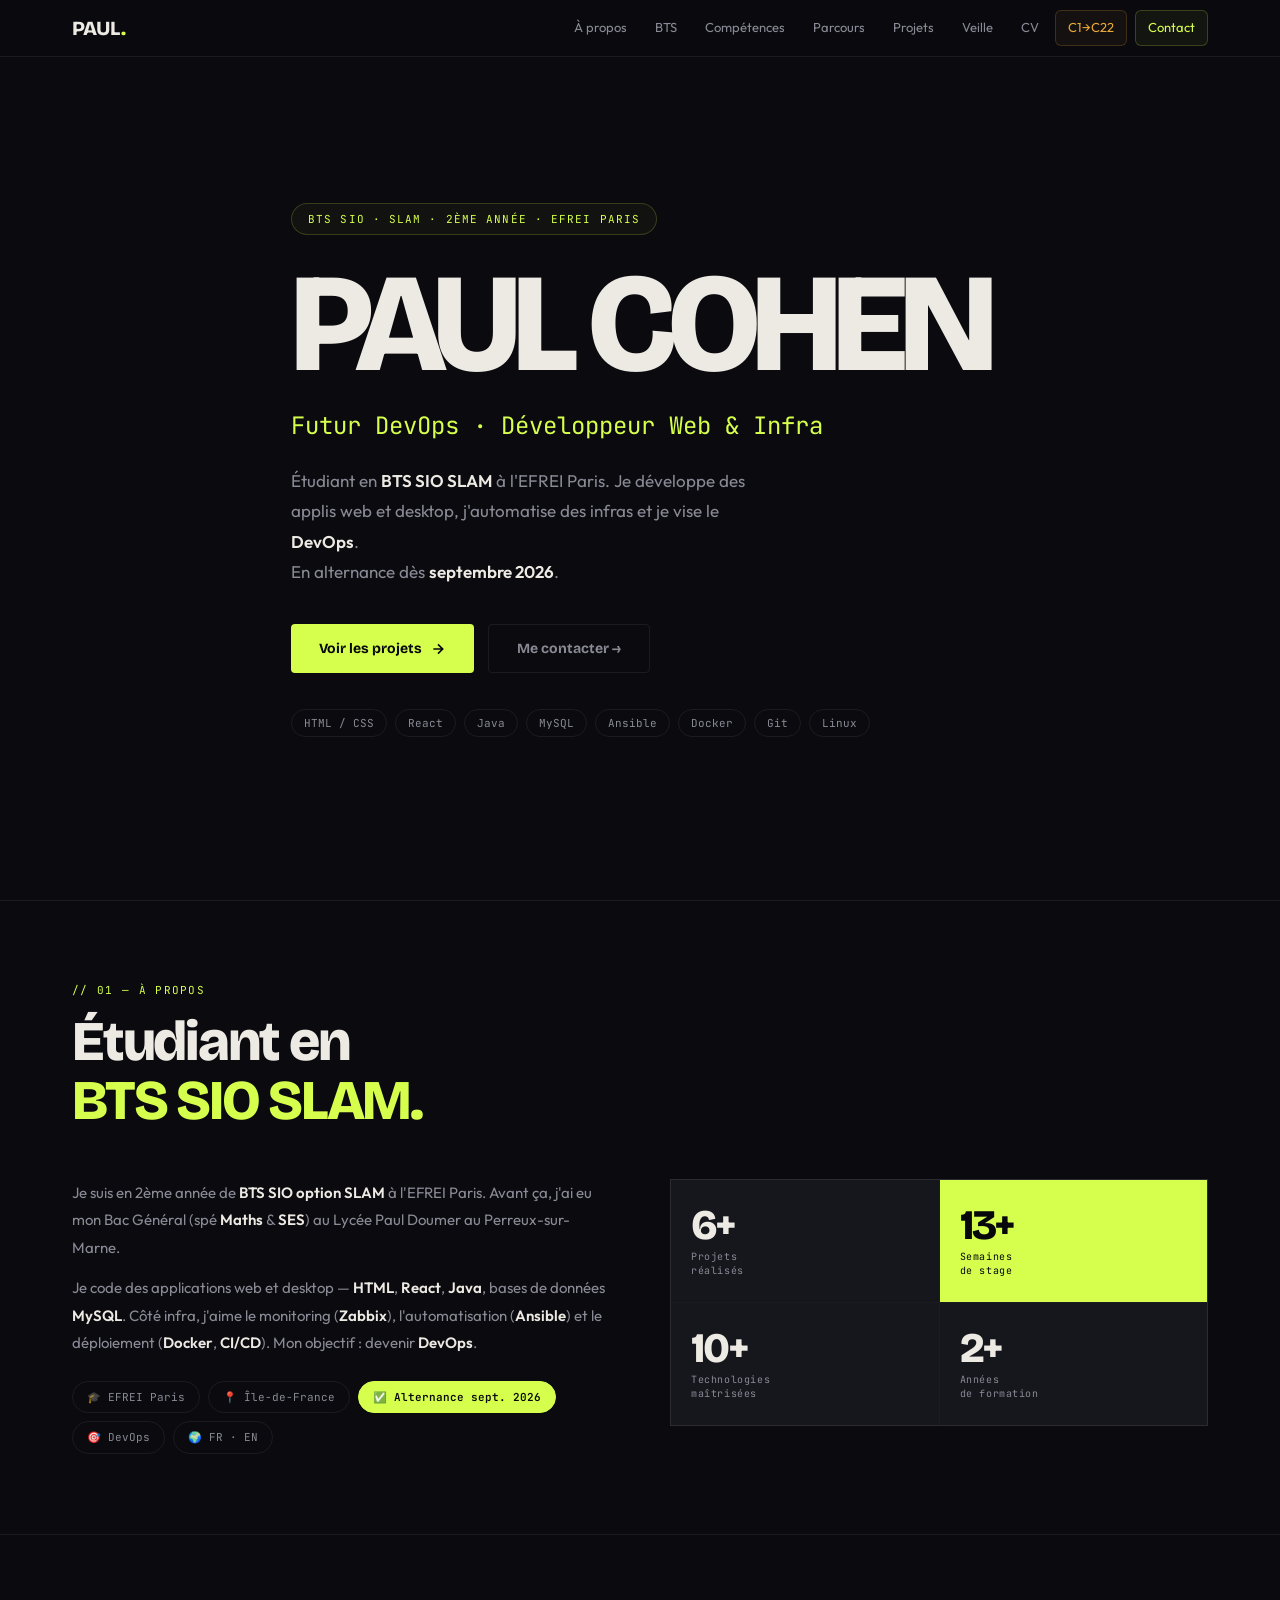
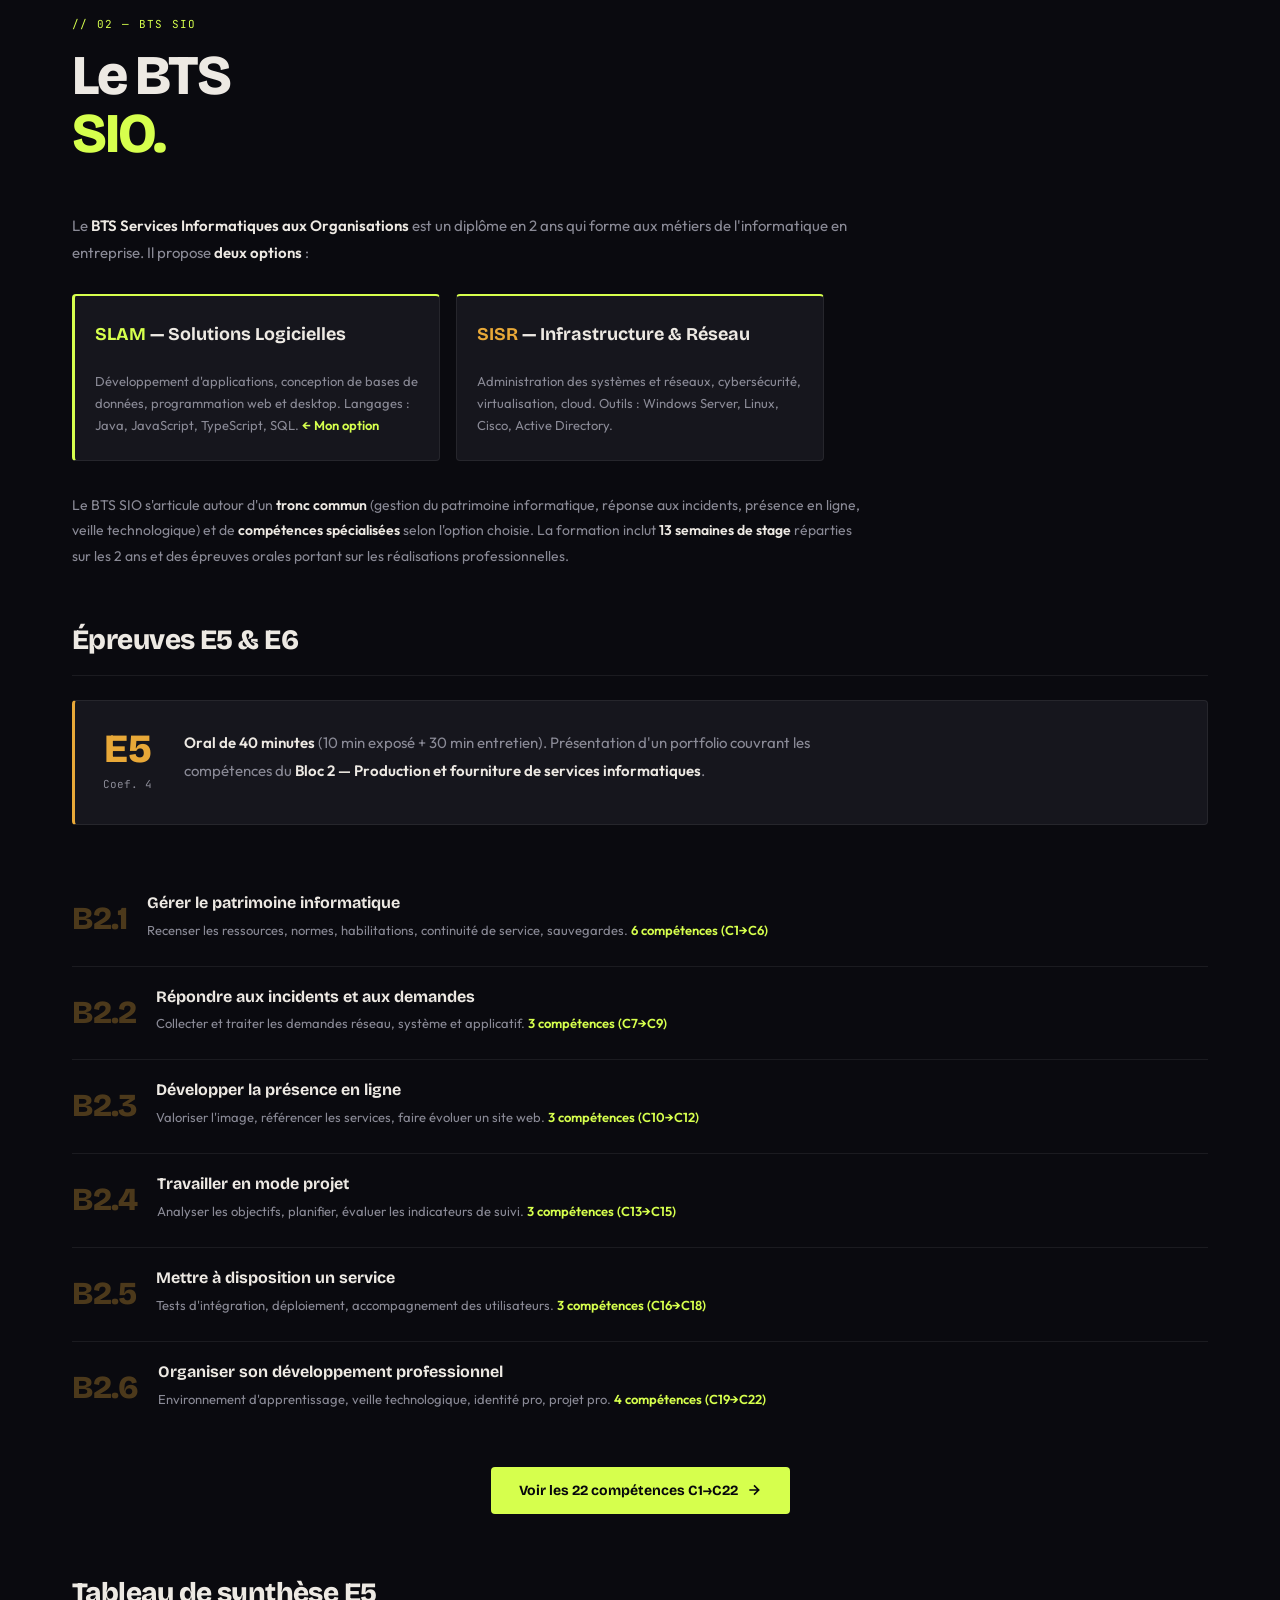
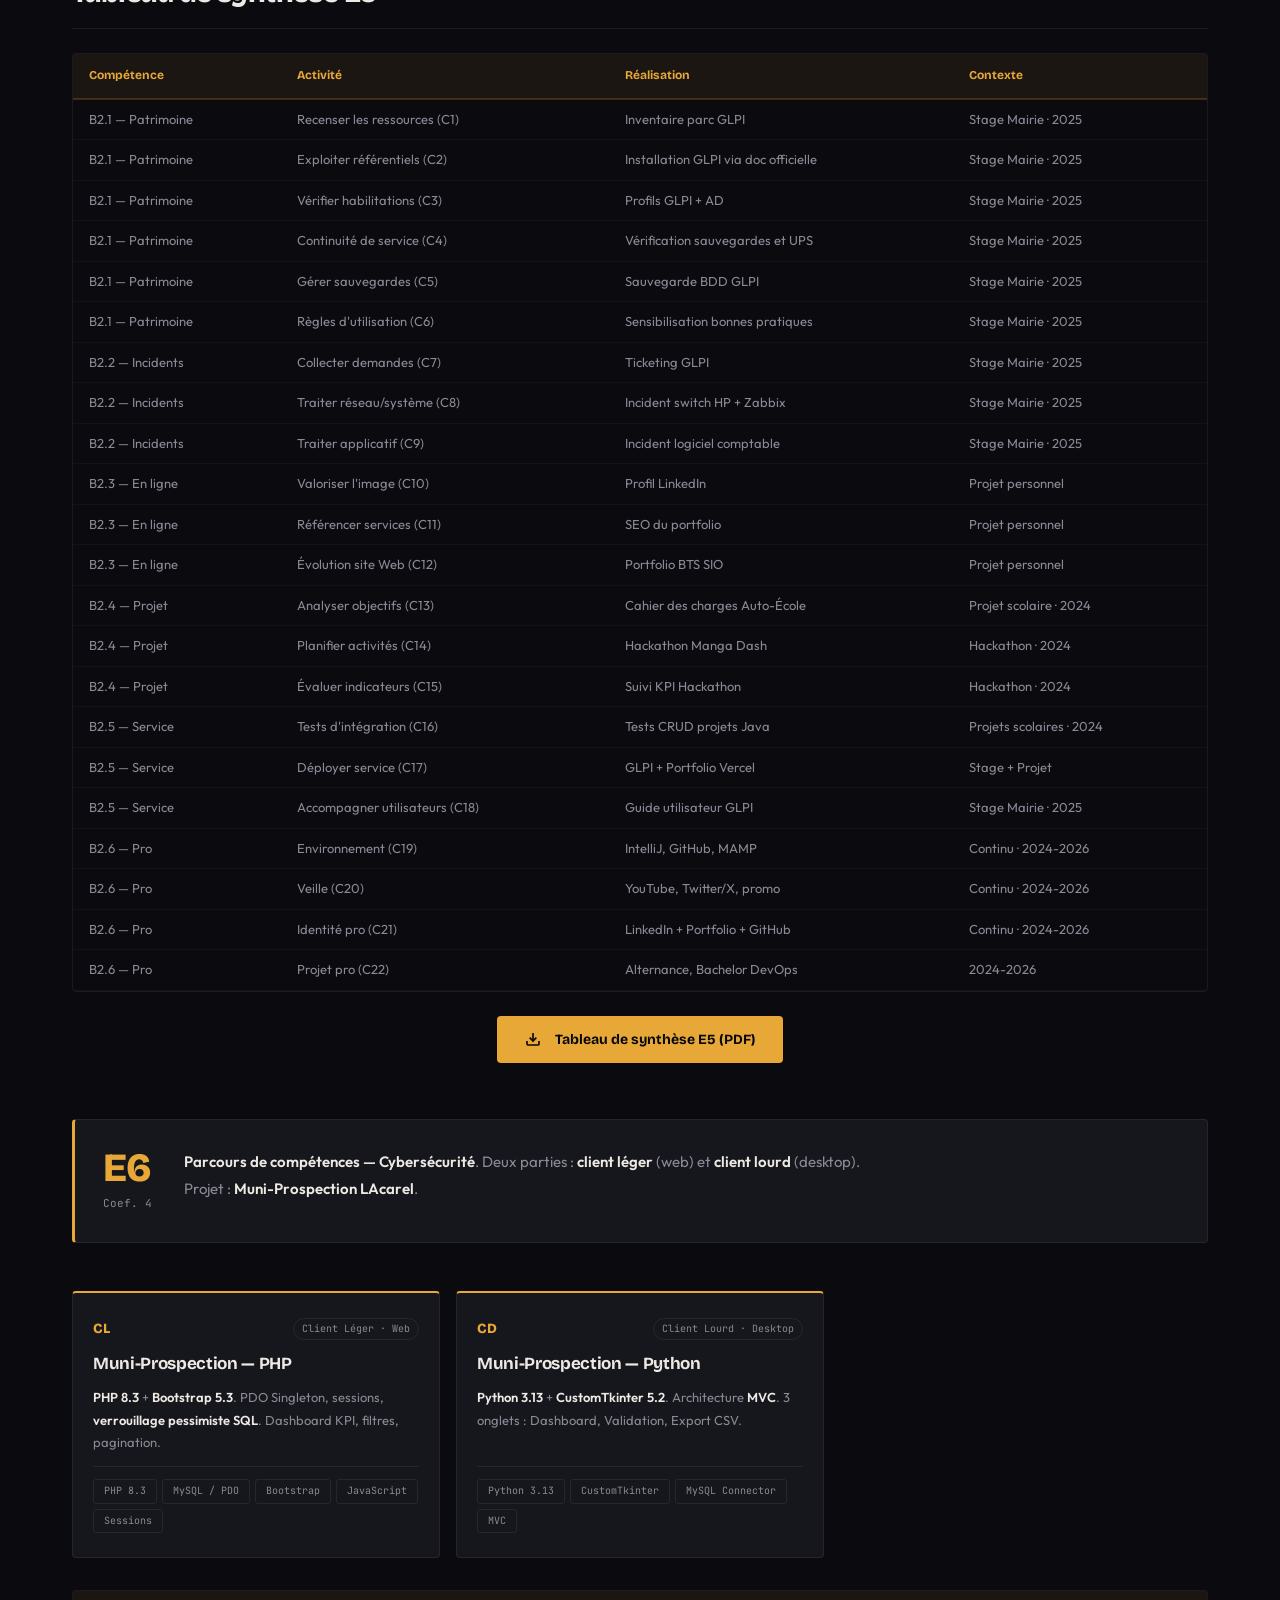
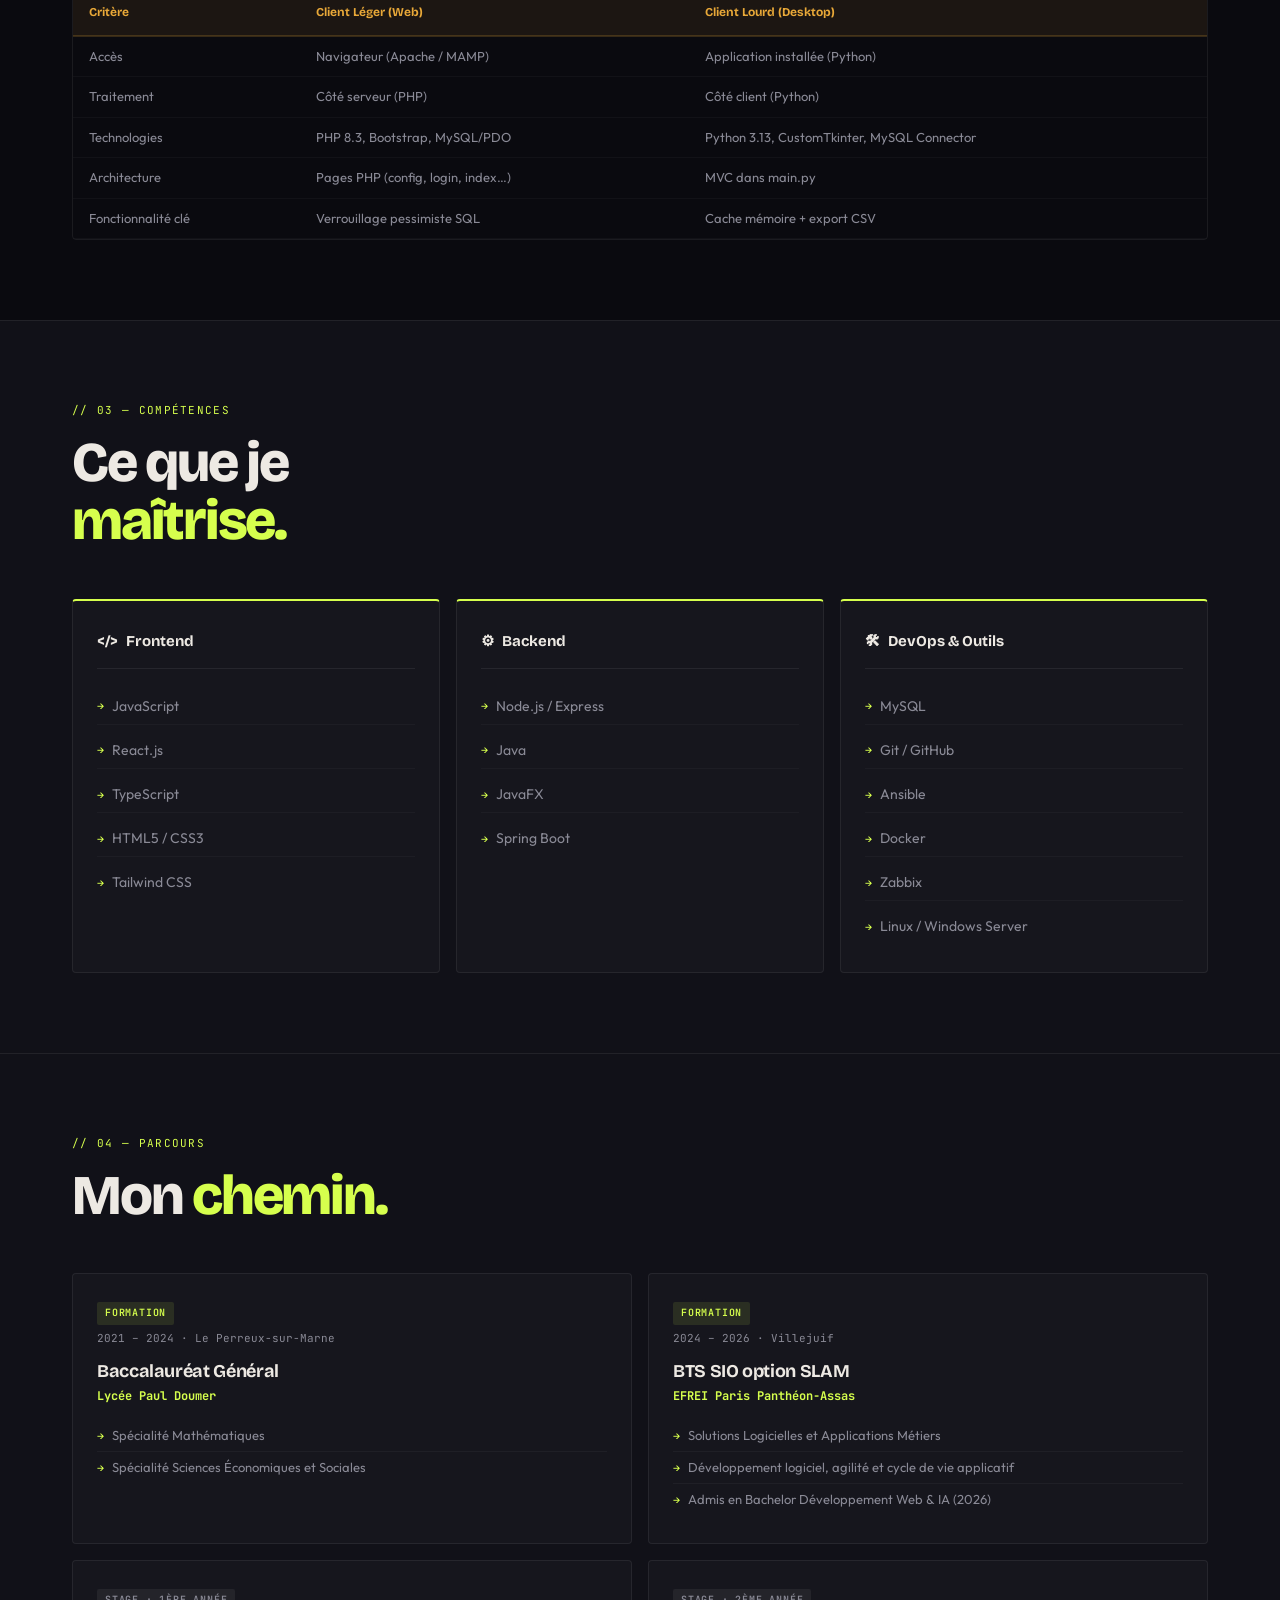
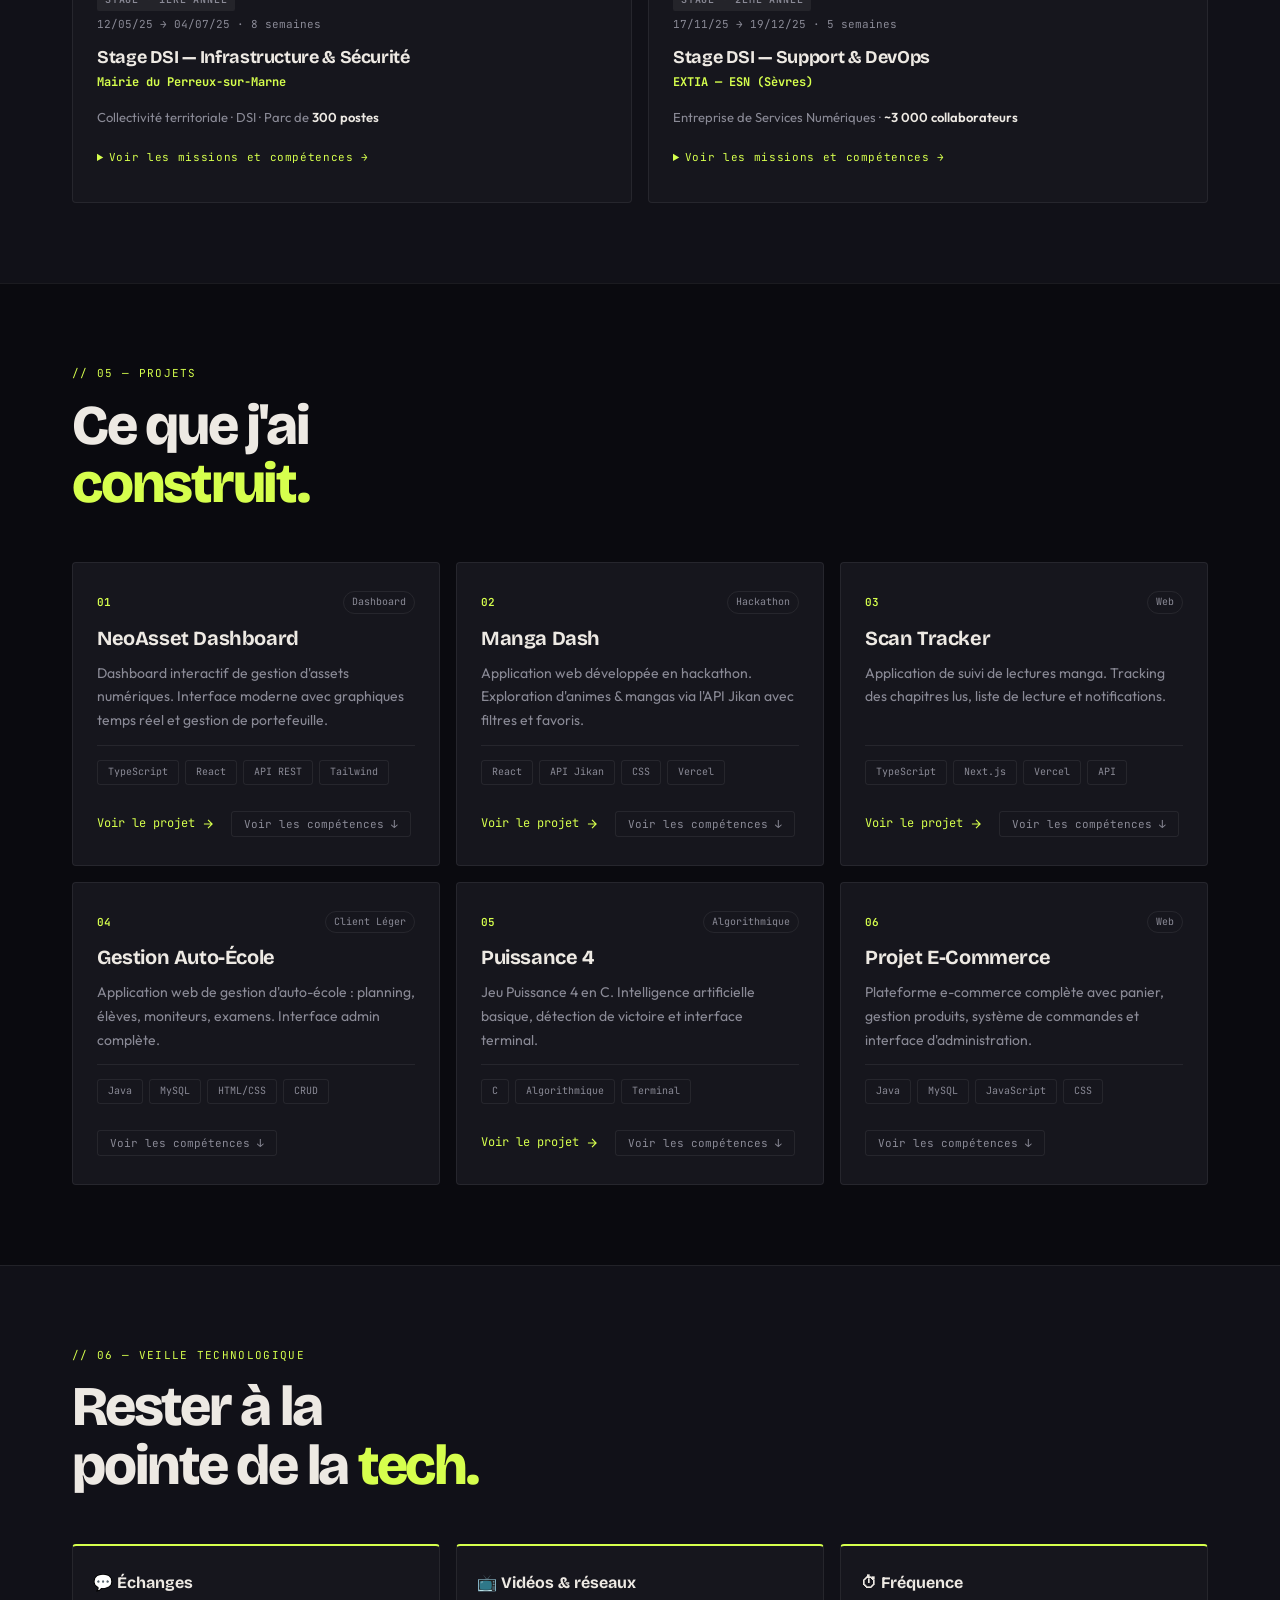
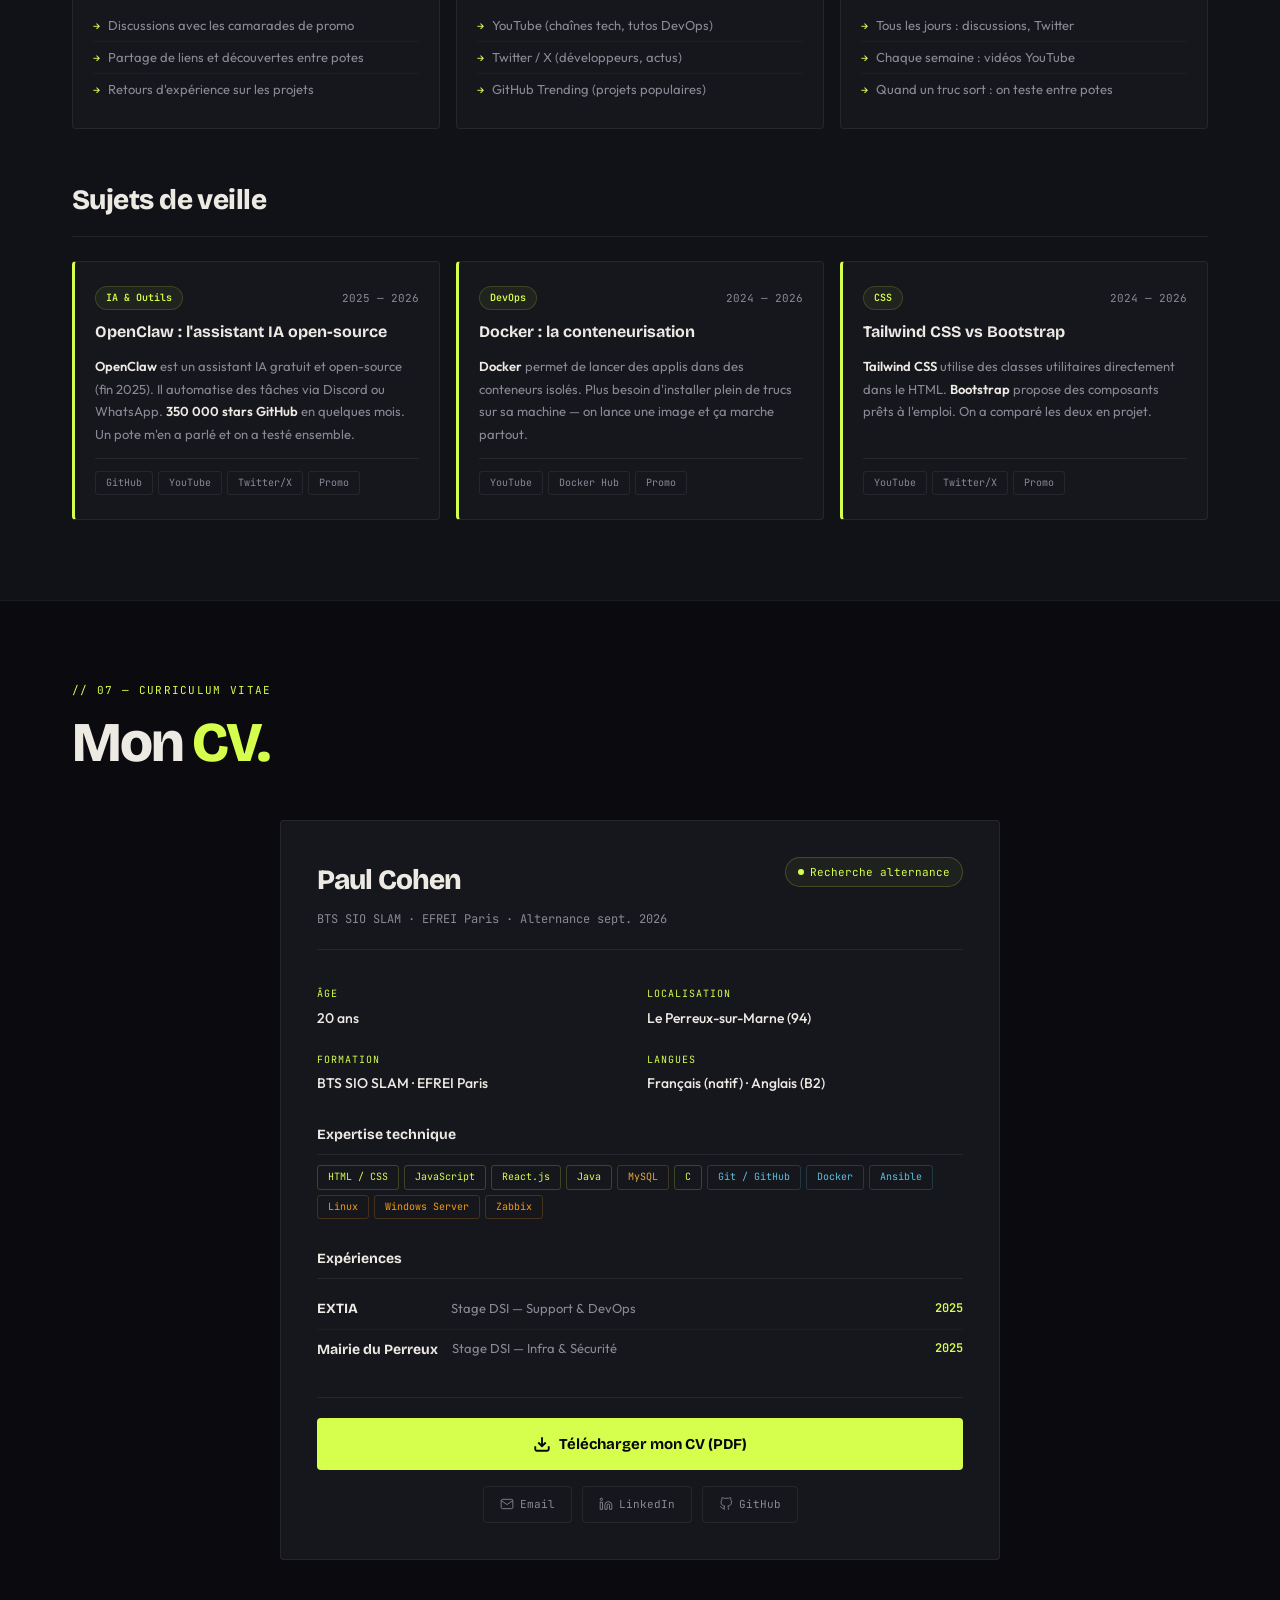
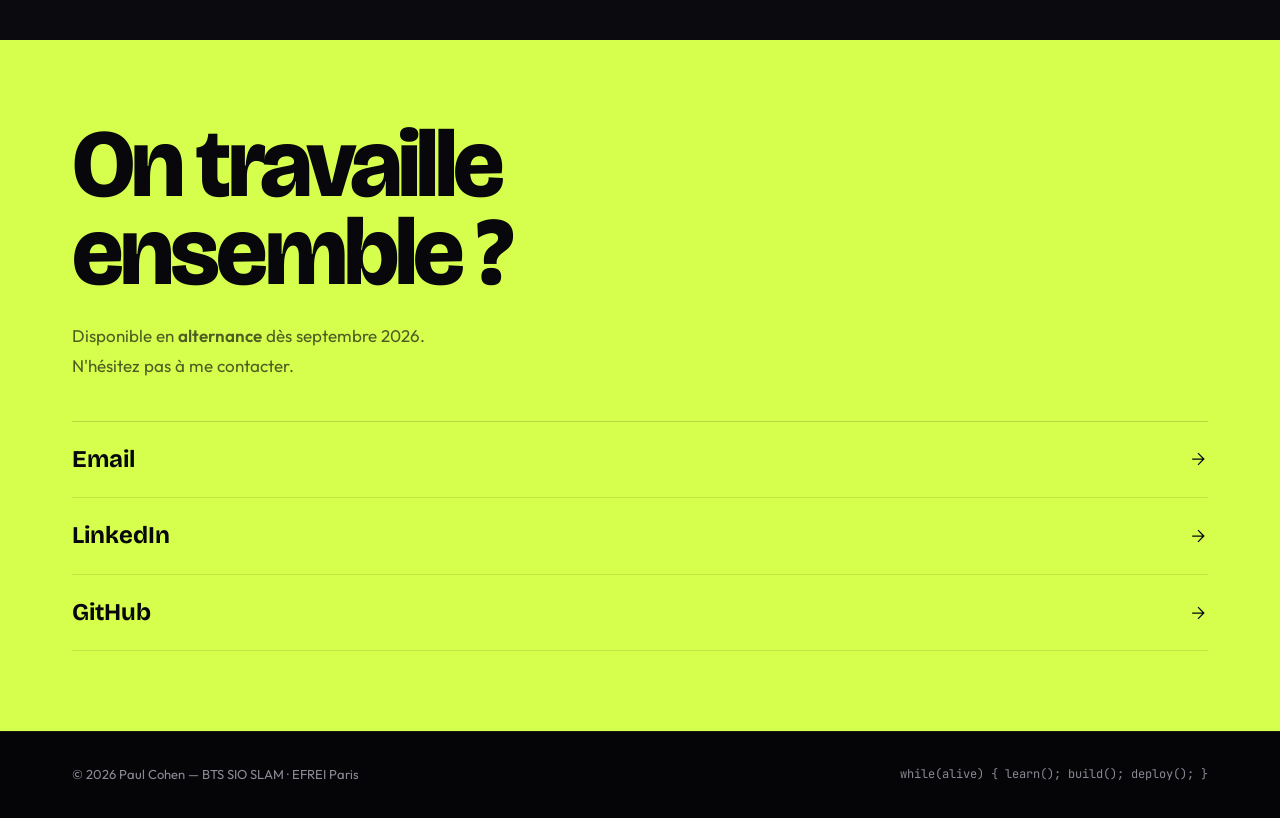
==== commit a3d04b6f: "Ajout page E5, tableau synthèse et assets" ====
--- a/index.html
+++ b/index.html
@@ -19,9 +19,9 @@
       <a href="#hero" class="logo">PAUL<span>.</span></a>
       <div class="nav-links">
         <a href="#about">À propos</a>
+        <a href="#bts">BTS</a>
+        <a href="#skills">Compétences</a>
         <a href="#parcours">Parcours</a>
-        <a href="#skills">Compétences</a>
-        <a href="#bts">BTS</a>
         <a href="#projects">Projets</a>
         <a href="#veille">Veille</a>
         <a href="#cv">CV</a>
@@ -35,9 +35,9 @@
   <!-- Mobile menu -->
   <div id="mobile-menu">
     <a href="#about">À propos</a>
+    <a href="#bts">BTS SIO</a>
+    <a href="#skills">Compétences</a>
     <a href="#parcours">Parcours</a>
-    <a href="#skills">Compétences</a>
-    <a href="#bts">BTS E5/E6</a>
     <a href="#projects">Projets</a>
     <a href="#veille">Veille</a>
     <a href="#cv">CV</a>
@@ -130,186 +130,10 @@
     </div>
   </section>
 
-  <!-- ═══════ PARCOURS ═══════ -->
-  <section id="parcours">
-    <div class="container">
-      <p class="sec-label">// 02 — Parcours</p>
-      <h2 class="sec-title">Mon <em>chemin.</em></h2>
-
-      <div class="tl-grid">
-
-        <!-- BAC -->
-        <div class="tl-card fade-in">
-          <div class="tl-top">
-            <span class="tl-tag edu">Formation</span>
-            <span class="tl-period">2021 – 2024 · Le Perreux-sur-Marne</span>
-          </div>
-          <h3 class="tl-title">Baccalauréat Général</h3>
-          <h4 class="tl-place">Lycée Paul Doumer</h4>
-          <ul class="tl-list">
-            <li>Spécialité Mathématiques</li>
-            <li>Spécialité Sciences Économiques et Sociales</li>
-          </ul>
-        </div>
-
-        <!-- BTS -->
-        <div class="tl-card fade-in">
-          <div class="tl-top">
-            <span class="tl-tag edu">Formation</span>
-            <span class="tl-period">2024 – 2026 · Villejuif</span>
-          </div>
-          <h3 class="tl-title">BTS SIO option SLAM</h3>
-          <h4 class="tl-place">EFREI Paris Panthéon-Assas</h4>
-          <ul class="tl-list">
-            <li>Solutions Logicielles et Applications Métiers</li>
-            <li>Développement logiciel, agilité et cycle de vie applicatif</li>
-            <li>Admis en Bachelor Développement Web &amp; IA (2026)</li>
-          </ul>
-        </div>
-
-        <!-- STAGE MAIRIE -->
-        <div class="tl-card fade-in">
-          <div class="tl-top">
-            <span class="tl-tag xp">Stage · 1ère année</span>
-            <span class="tl-period">12/05/25 → 04/07/25 · 8 semaines</span>
-          </div>
-          <h3 class="tl-title">Stage DSI — Infrastructure &amp; Sécurité</h3>
-          <h4 class="tl-place">Mairie du Perreux-sur-Marne</h4>
-          <p style="font-size:13px;color:var(--muted);margin:8px 0">Collectivité territoriale · DSI · Parc de <strong style="color:var(--text)">300 postes</strong></p>
-          <details class="stage-details" style="margin-top:12px">
-            <summary>Voir les missions et compétences →</summary>
-            <div class="stage-missions">
-              <div class="stage-mission">
-                <div class="stage-mission-comps"><span>C1</span></div>
-                <div><strong>Inventaire du parc informatique</strong><br><span style="color:var(--muted)">13 machines recensées dans GLPI (postes, serveurs, portables, réseau)</span></div>
-              </div>
-              <div class="stage-mission">
-                <div class="stage-mission-comps"><span>C2</span></div>
-                <div><strong>Installation GLPI via doc officielle</strong><br><span style="color:var(--muted)">Configuration Apache + MySQL en suivant la documentation</span></div>
-              </div>
-              <div class="stage-mission">
-                <div class="stage-mission-comps"><span>C3</span></div>
-                <div><strong>Audit des droits Active Directory</strong><br><span style="color:var(--muted)">Correction de droits incohérents sur les profils GLPI</span></div>
-              </div>
-              <div class="stage-mission">
-                <div class="stage-mission-comps"><span>C4</span><span>C5</span></div>
-                <div><strong>Sauvegardes &amp; continuité de service</strong><br><span style="color:var(--muted)">mysqldump BDD GLPI (14 000 lignes), test de restauration, vérification UPS</span></div>
-              </div>
-              <div class="stage-mission">
-                <div class="stage-mission-comps"><span>C6</span></div>
-                <div><strong>Sensibilisation bonnes pratiques</strong><br><span style="color:var(--muted)">Phishing, mots de passe, verrouillage de session — lors des interventions</span></div>
-              </div>
-              <div class="stage-mission">
-                <div class="stage-mission-comps"><span>C7</span></div>
-                <div><strong>Ticketing GLPI</strong><br><span style="color:var(--muted)">6 catégories paramétrées, ~10 tickets gérés</span></div>
-              </div>
-              <div class="stage-mission">
-                <div class="stage-mission-comps"><span>C8</span></div>
-                <div><strong>Incident switch HP + alerte Zabbix</strong><br><span style="color:var(--muted)">Crash switch → diagnostic avec tuteur. Disque serveur à 92% → nettoyage 15 Go</span></div>
-              </div>
-              <div class="stage-mission">
-                <div class="stage-mission-comps"><span>C9</span></div>
-                <div><strong>Incident logiciel comptable</strong><br><span style="color:var(--muted)">Diagnostic et résolution du ralentissement applicatif</span></div>
-              </div>
-              <div class="stage-mission">
-                <div class="stage-mission-comps"><span>C17</span></div>
-                <div><strong>Déploiement Apache Guacamole</strong><br><span style="color:var(--muted)">Accès distant aux postes via navigateur (RDP/VNC/SSH)</span></div>
-              </div>
-              <div class="stage-mission">
-                <div class="stage-mission-comps"><span>C18</span></div>
-                <div><strong>Guide utilisateur GLPI</strong><br><span style="color:var(--muted)">Rédaction d'un guide pour les agents de la Mairie</span></div>
-              </div>
-            </div>
-            <div class="stage-techs">
-              <span>GLPI</span><span>Active Directory</span><span>Zabbix</span><span>Guacamole</span><span>MySQL</span><span>Windows Server</span><span>Linux</span>
-            </div>
-          </details>
-        </div>
-
-        <!-- STAGE EXTIA -->
-        <div class="tl-card fade-in">
-          <div class="tl-top">
-            <span class="tl-tag xp">Stage · 2ème année</span>
-            <span class="tl-period">17/11/25 → 19/12/25 · 5 semaines</span>
-          </div>
-          <h3 class="tl-title">Stage DSI — Support &amp; DevOps</h3>
-          <h4 class="tl-place">EXTIA — ESN (Sèvres)</h4>
-          <p style="font-size:13px;color:var(--muted);margin:8px 0">Entreprise de Services Numériques · <strong style="color:var(--text)">~3 000 collaborateurs</strong></p>
-          <details class="stage-details" style="margin-top:12px">
-            <summary>Voir les missions et compétences →</summary>
-            <div class="stage-missions">
-              <div class="stage-mission">
-                <div class="stage-mission-comps"><span>C1</span><span>C4</span><span>C8</span></div>
-                <div><strong>Supervision infrastructure avec Zabbix</strong><br><span style="color:var(--muted)">Monitoring serveurs, configuration d'alertes, tableaux de bord</span></div>
-              </div>
-              <div class="stage-mission">
-                <div class="stage-mission-comps"><span>C17</span><span>C2</span></div>
-                <div><strong>Automatisation avec Ansible</strong><br><span style="color:var(--muted)">Écriture de playbooks pour déploiement et configuration de serveurs</span></div>
-              </div>
-              <div class="stage-mission">
-                <div class="stage-mission-comps"><span>C1</span><span>C3</span></div>
-                <div><strong>Gestion de parc avec Microsoft Intune</strong><br><span style="color:var(--muted)">Déploiement et gestion des postes à distance, politiques de sécurité</span></div>
-              </div>
-              <div class="stage-mission">
-                <div class="stage-mission-comps"><span>C19</span><span>C20</span><span>C22</span></div>
-                <div><strong>Découverte du métier DevOps</strong><br><span style="color:var(--muted)">Observation Docker et CI/CD. Le déclic pour mon orientation pro</span></div>
-              </div>
-            </div>
-            <div class="stage-techs">
-              <span>Zabbix</span><span>Ansible</span><span>Intune</span><span>Docker</span>
-            </div>
-          </details>
-        </div>
-
-      </div>
-    </div>
-  </section>
-
-  <!-- ═══════ SKILLS ═══════ -->
-  <section id="skills">
-    <div class="container">
-      <p class="sec-label">// 03 — Compétences</p>
-      <h2 class="sec-title">Ce que je<br><em>maîtrise.</em></h2>
-
-      <div class="skills-grid">
-        <div class="skill-col">
-          <h3 class="skill-col-title"><span>&lt;/&gt;</span> Frontend</h3>
-          <ul class="skill-list">
-            <li class="skill-item">JavaScript</li>
-            <li class="skill-item">React.js</li>
-            <li class="skill-item">TypeScript</li>
-            <li class="skill-item">HTML5 / CSS3</li>
-            <li class="skill-item">Tailwind CSS</li>
-          </ul>
-        </div>
-        <div class="skill-col">
-          <h3 class="skill-col-title"><span>⚙</span> Backend</h3>
-          <ul class="skill-list">
-            <li class="skill-item">Node.js / Express</li>
-            <li class="skill-item">Java</li>
-            <li class="skill-item">JavaFX</li>
-            <li class="skill-item">Spring Boot</li>
-          </ul>
-        </div>
-        <div class="skill-col">
-          <h3 class="skill-col-title"><span>🛠</span> DevOps &amp; Outils</h3>
-          <ul class="skill-list">
-            <li class="skill-item">MySQL</li>
-            <li class="skill-item">Git / GitHub</li>
-            <li class="skill-item">Ansible</li>
-            <li class="skill-item">Docker</li>
-            <li class="skill-item">Zabbix</li>
-            <li class="skill-item">Linux / Windows Server</li>
-          </ul>
-        </div>
-      </div>
-    </div>
-  </section>
-
   <!-- ═══════ BTS ═══════ -->
   <section id="bts">
     <div class="container">
-      <p class="sec-label">// 04 — BTS SIO</p>
+      <p class="sec-label">// 02 — BTS SIO</p>
       <h2 class="sec-title">Le BTS<br><em>SIO.</em></h2>
 
       <!-- Présentation BTS SIO -->
@@ -508,6 +332,182 @@
     </div>
   </section>
 
+  <!-- ═══════ SKILLS ═══════ -->
+  <section id="skills">
+    <div class="container">
+      <p class="sec-label">// 03 — Compétences</p>
+      <h2 class="sec-title">Ce que je<br><em>maîtrise.</em></h2>
+
+      <div class="skills-grid">
+        <div class="skill-col">
+          <h3 class="skill-col-title"><span>&lt;/&gt;</span> Frontend</h3>
+          <ul class="skill-list">
+            <li class="skill-item">JavaScript</li>
+            <li class="skill-item">React.js</li>
+            <li class="skill-item">TypeScript</li>
+            <li class="skill-item">HTML5 / CSS3</li>
+            <li class="skill-item">Tailwind CSS</li>
+          </ul>
+        </div>
+        <div class="skill-col">
+          <h3 class="skill-col-title"><span>⚙</span> Backend</h3>
+          <ul class="skill-list">
+            <li class="skill-item">Node.js / Express</li>
+            <li class="skill-item">Java</li>
+            <li class="skill-item">JavaFX</li>
+            <li class="skill-item">Spring Boot</li>
+          </ul>
+        </div>
+        <div class="skill-col">
+          <h3 class="skill-col-title"><span>🛠</span> DevOps &amp; Outils</h3>
+          <ul class="skill-list">
+            <li class="skill-item">MySQL</li>
+            <li class="skill-item">Git / GitHub</li>
+            <li class="skill-item">Ansible</li>
+            <li class="skill-item">Docker</li>
+            <li class="skill-item">Zabbix</li>
+            <li class="skill-item">Linux / Windows Server</li>
+          </ul>
+        </div>
+      </div>
+    </div>
+  </section>
+
+  <!-- ═══════ PARCOURS ═══════ -->
+  <section id="parcours">
+    <div class="container">
+      <p class="sec-label">// 04 — Parcours</p>
+      <h2 class="sec-title">Mon <em>chemin.</em></h2>
+
+      <div class="tl-grid">
+
+        <!-- BAC -->
+        <div class="tl-card fade-in">
+          <div class="tl-top">
+            <span class="tl-tag edu">Formation</span>
+            <span class="tl-period">2021 – 2024 · Le Perreux-sur-Marne</span>
+          </div>
+          <h3 class="tl-title">Baccalauréat Général</h3>
+          <h4 class="tl-place">Lycée Paul Doumer</h4>
+          <ul class="tl-list">
+            <li>Spécialité Mathématiques</li>
+            <li>Spécialité Sciences Économiques et Sociales</li>
+          </ul>
+        </div>
+
+        <!-- BTS -->
+        <div class="tl-card fade-in">
+          <div class="tl-top">
+            <span class="tl-tag edu">Formation</span>
+            <span class="tl-period">2024 – 2026 · Villejuif</span>
+          </div>
+          <h3 class="tl-title">BTS SIO option SLAM</h3>
+          <h4 class="tl-place">EFREI Paris Panthéon-Assas</h4>
+          <ul class="tl-list">
+            <li>Solutions Logicielles et Applications Métiers</li>
+            <li>Développement logiciel, agilité et cycle de vie applicatif</li>
+            <li>Admis en Bachelor Développement Web &amp; IA (2026)</li>
+          </ul>
+        </div>
+
+        <!-- STAGE MAIRIE -->
+        <div class="tl-card fade-in">
+          <div class="tl-top">
+            <span class="tl-tag xp">Stage · 1ère année</span>
+            <span class="tl-period">12/05/25 → 04/07/25 · 8 semaines</span>
+          </div>
+          <h3 class="tl-title">Stage DSI — Infrastructure &amp; Sécurité</h3>
+          <h4 class="tl-place">Mairie du Perreux-sur-Marne</h4>
+          <p style="font-size:13px;color:var(--muted);margin:8px 0">Collectivité territoriale · DSI · Parc de <strong style="color:var(--text)">300 postes</strong></p>
+          <details class="stage-details" style="margin-top:12px">
+            <summary>Voir les missions et compétences →</summary>
+            <div class="stage-missions">
+              <div class="stage-mission">
+                <div class="stage-mission-comps"><span>C1</span></div>
+                <div><strong>Inventaire du parc informatique</strong><br><span style="color:var(--muted)">13 machines recensées dans GLPI (postes, serveurs, portables, réseau)</span></div>
+              </div>
+              <div class="stage-mission">
+                <div class="stage-mission-comps"><span>C2</span></div>
+                <div><strong>Installation GLPI via doc officielle</strong><br><span style="color:var(--muted)">Configuration Apache + MySQL en suivant la documentation</span></div>
+              </div>
+              <div class="stage-mission">
+                <div class="stage-mission-comps"><span>C3</span></div>
+                <div><strong>Audit des droits Active Directory</strong><br><span style="color:var(--muted)">Correction de droits incohérents sur les profils GLPI</span></div>
+              </div>
+              <div class="stage-mission">
+                <div class="stage-mission-comps"><span>C4</span><span>C5</span></div>
+                <div><strong>Sauvegardes &amp; continuité de service</strong><br><span style="color:var(--muted)">mysqldump BDD GLPI (14 000 lignes), test de restauration, vérification UPS</span></div>
+              </div>
+              <div class="stage-mission">
+                <div class="stage-mission-comps"><span>C6</span></div>
+                <div><strong>Sensibilisation bonnes pratiques</strong><br><span style="color:var(--muted)">Phishing, mots de passe, verrouillage de session — lors des interventions</span></div>
+              </div>
+              <div class="stage-mission">
+                <div class="stage-mission-comps"><span>C7</span></div>
+                <div><strong>Ticketing GLPI</strong><br><span style="color:var(--muted)">6 catégories paramétrées, ~10 tickets gérés</span></div>
+              </div>
+              <div class="stage-mission">
+                <div class="stage-mission-comps"><span>C8</span></div>
+                <div><strong>Incident switch HP + alerte Zabbix</strong><br><span style="color:var(--muted)">Crash switch → diagnostic avec tuteur. Disque serveur à 92% → nettoyage 15 Go</span></div>
+              </div>
+              <div class="stage-mission">
+                <div class="stage-mission-comps"><span>C9</span></div>
+                <div><strong>Incident logiciel comptable</strong><br><span style="color:var(--muted)">Diagnostic et résolution du ralentissement applicatif</span></div>
+              </div>
+              <div class="stage-mission">
+                <div class="stage-mission-comps"><span>C17</span></div>
+                <div><strong>Déploiement Apache Guacamole</strong><br><span style="color:var(--muted)">Accès distant aux postes via navigateur (RDP/VNC/SSH)</span></div>
+              </div>
+              <div class="stage-mission">
+                <div class="stage-mission-comps"><span>C18</span></div>
+                <div><strong>Guide utilisateur GLPI</strong><br><span style="color:var(--muted)">Rédaction d'un guide pour les agents de la Mairie</span></div>
+              </div>
+            </div>
+            <div class="stage-techs">
+              <span>GLPI</span><span>Active Directory</span><span>Zabbix</span><span>Guacamole</span><span>MySQL</span><span>Windows Server</span><span>Linux</span>
+            </div>
+          </details>
+        </div>
+
+        <!-- STAGE EXTIA -->
+        <div class="tl-card fade-in">
+          <div class="tl-top">
+            <span class="tl-tag xp">Stage · 2ème année</span>
+            <span class="tl-period">17/11/25 → 19/12/25 · 5 semaines</span>
+          </div>
+          <h3 class="tl-title">Stage DSI — Support &amp; DevOps</h3>
+          <h4 class="tl-place">EXTIA — ESN (Sèvres)</h4>
+          <p style="font-size:13px;color:var(--muted);margin:8px 0">Entreprise de Services Numériques · <strong style="color:var(--text)">~3 000 collaborateurs</strong></p>
+          <details class="stage-details" style="margin-top:12px">
+            <summary>Voir les missions et compétences →</summary>
+            <div class="stage-missions">
+              <div class="stage-mission">
+                <div class="stage-mission-comps"><span>C1</span><span>C4</span><span>C8</span></div>
+                <div><strong>Supervision infrastructure avec Zabbix</strong><br><span style="color:var(--muted)">Monitoring serveurs, configuration d'alertes, tableaux de bord</span></div>
+              </div>
+              <div class="stage-mission">
+                <div class="stage-mission-comps"><span>C17</span><span>C2</span></div>
+                <div><strong>Automatisation avec Ansible</strong><br><span style="color:var(--muted)">Écriture de playbooks pour déploiement et configuration de serveurs</span></div>
+              </div>
+              <div class="stage-mission">
+                <div class="stage-mission-comps"><span>C1</span><span>C3</span></div>
+                <div><strong>Gestion de parc avec Microsoft Intune</strong><br><span style="color:var(--muted)">Déploiement et gestion des postes à distance, politiques de sécurité</span></div>
+              </div>
+              <div class="stage-mission">
+                <div class="stage-mission-comps"><span>C19</span><span>C20</span><span>C22</span></div>
+                <div><strong>Découverte du métier DevOps</strong><br><span style="color:var(--muted)">Observation Docker et CI/CD. Le déclic pour mon orientation pro</span></div>
+              </div>
+            </div>
+            <div class="stage-techs">
+              <span>Zabbix</span><span>Ansible</span><span>Intune</span><span>Docker</span>
+            </div>
+          </details>
+        </div>
+
+      </div>
+    </div>
+  </section>
+
   <!-- ═══════ PROJECTS ═══════ -->
   <section id="projects">
     <div class="container">
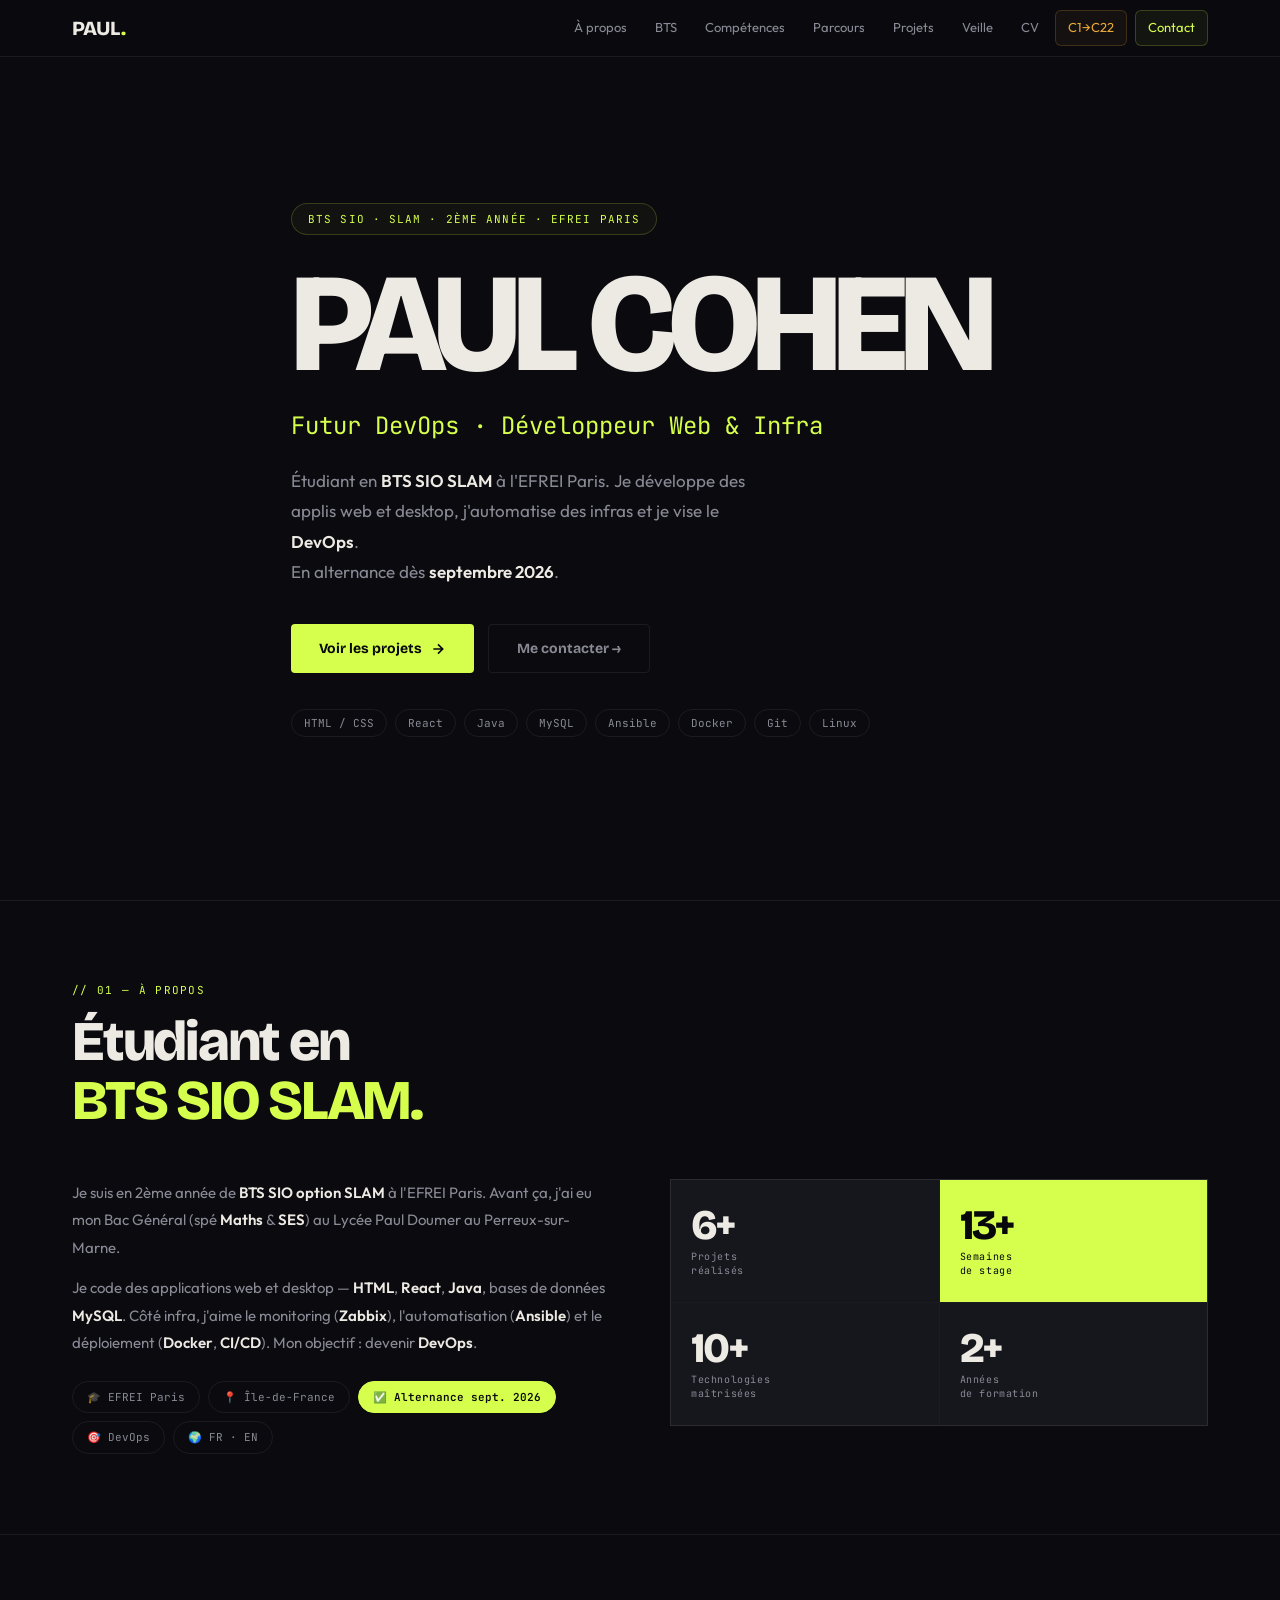
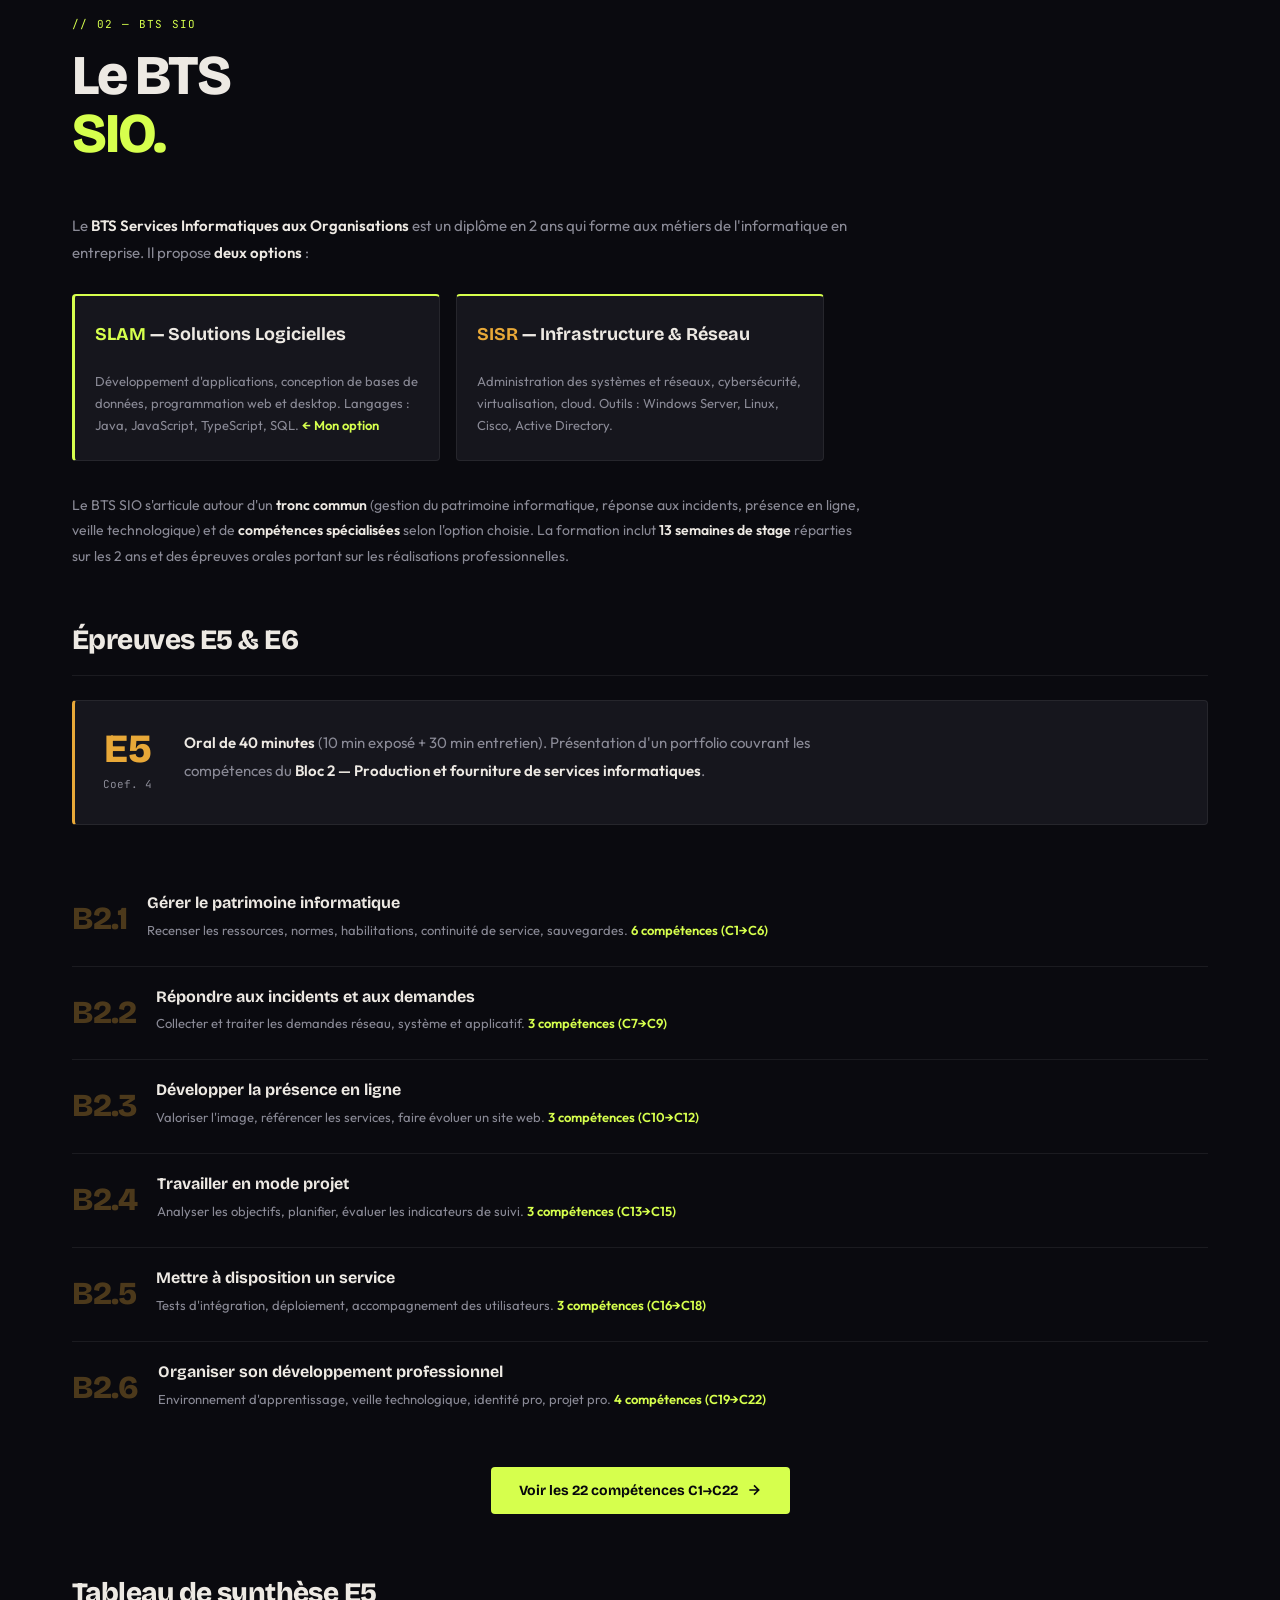
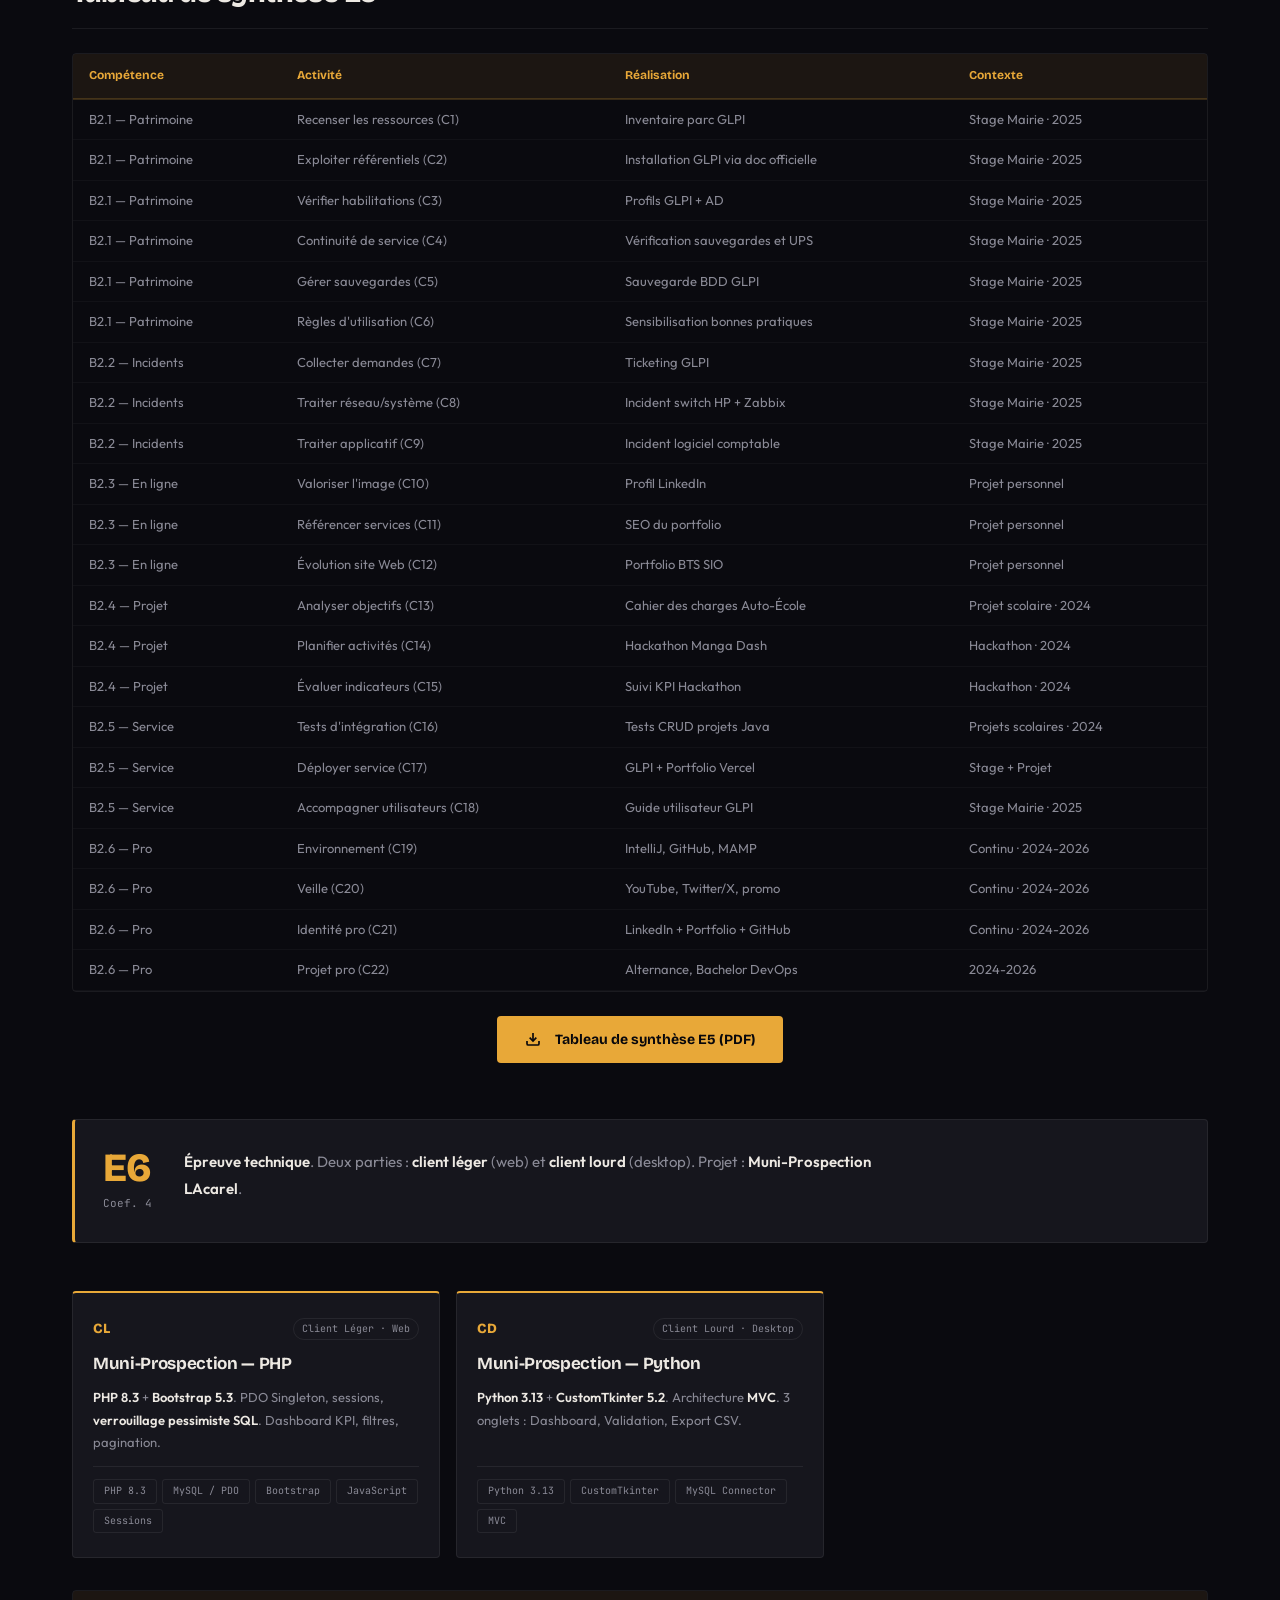
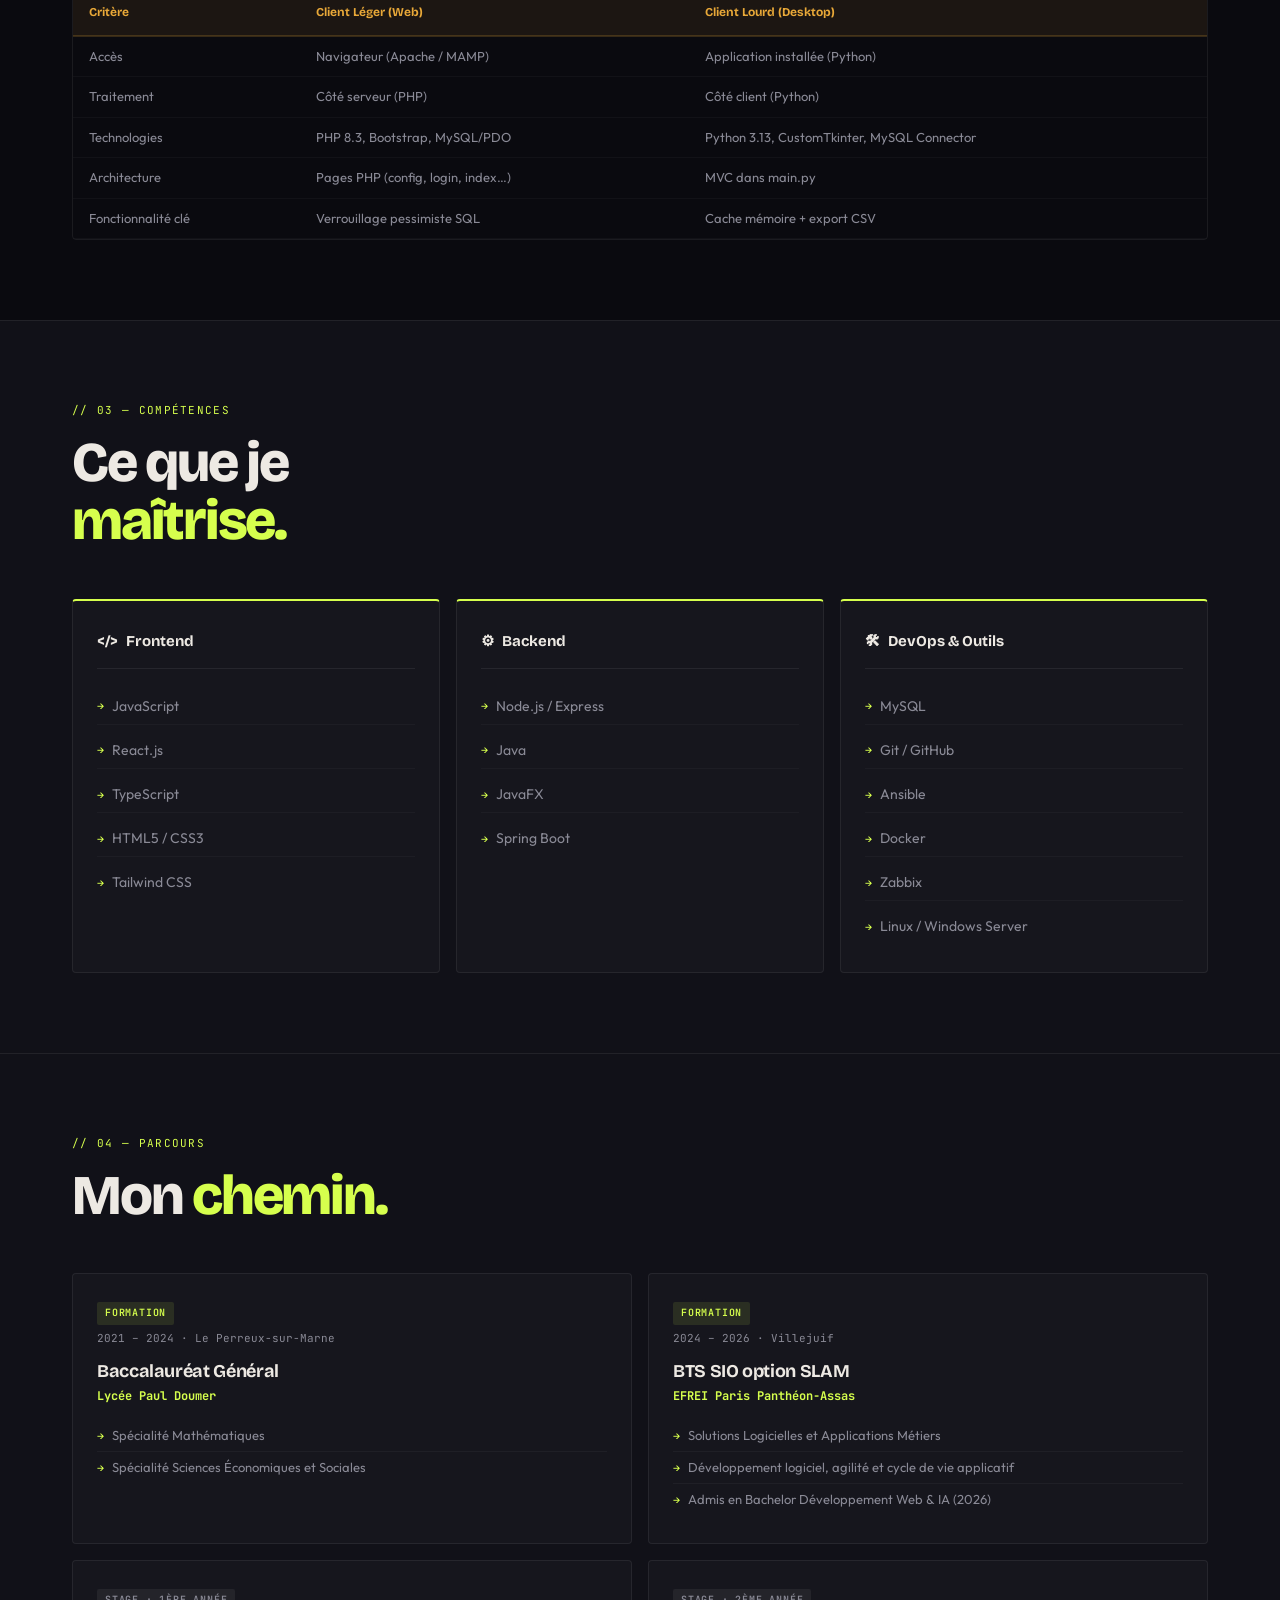
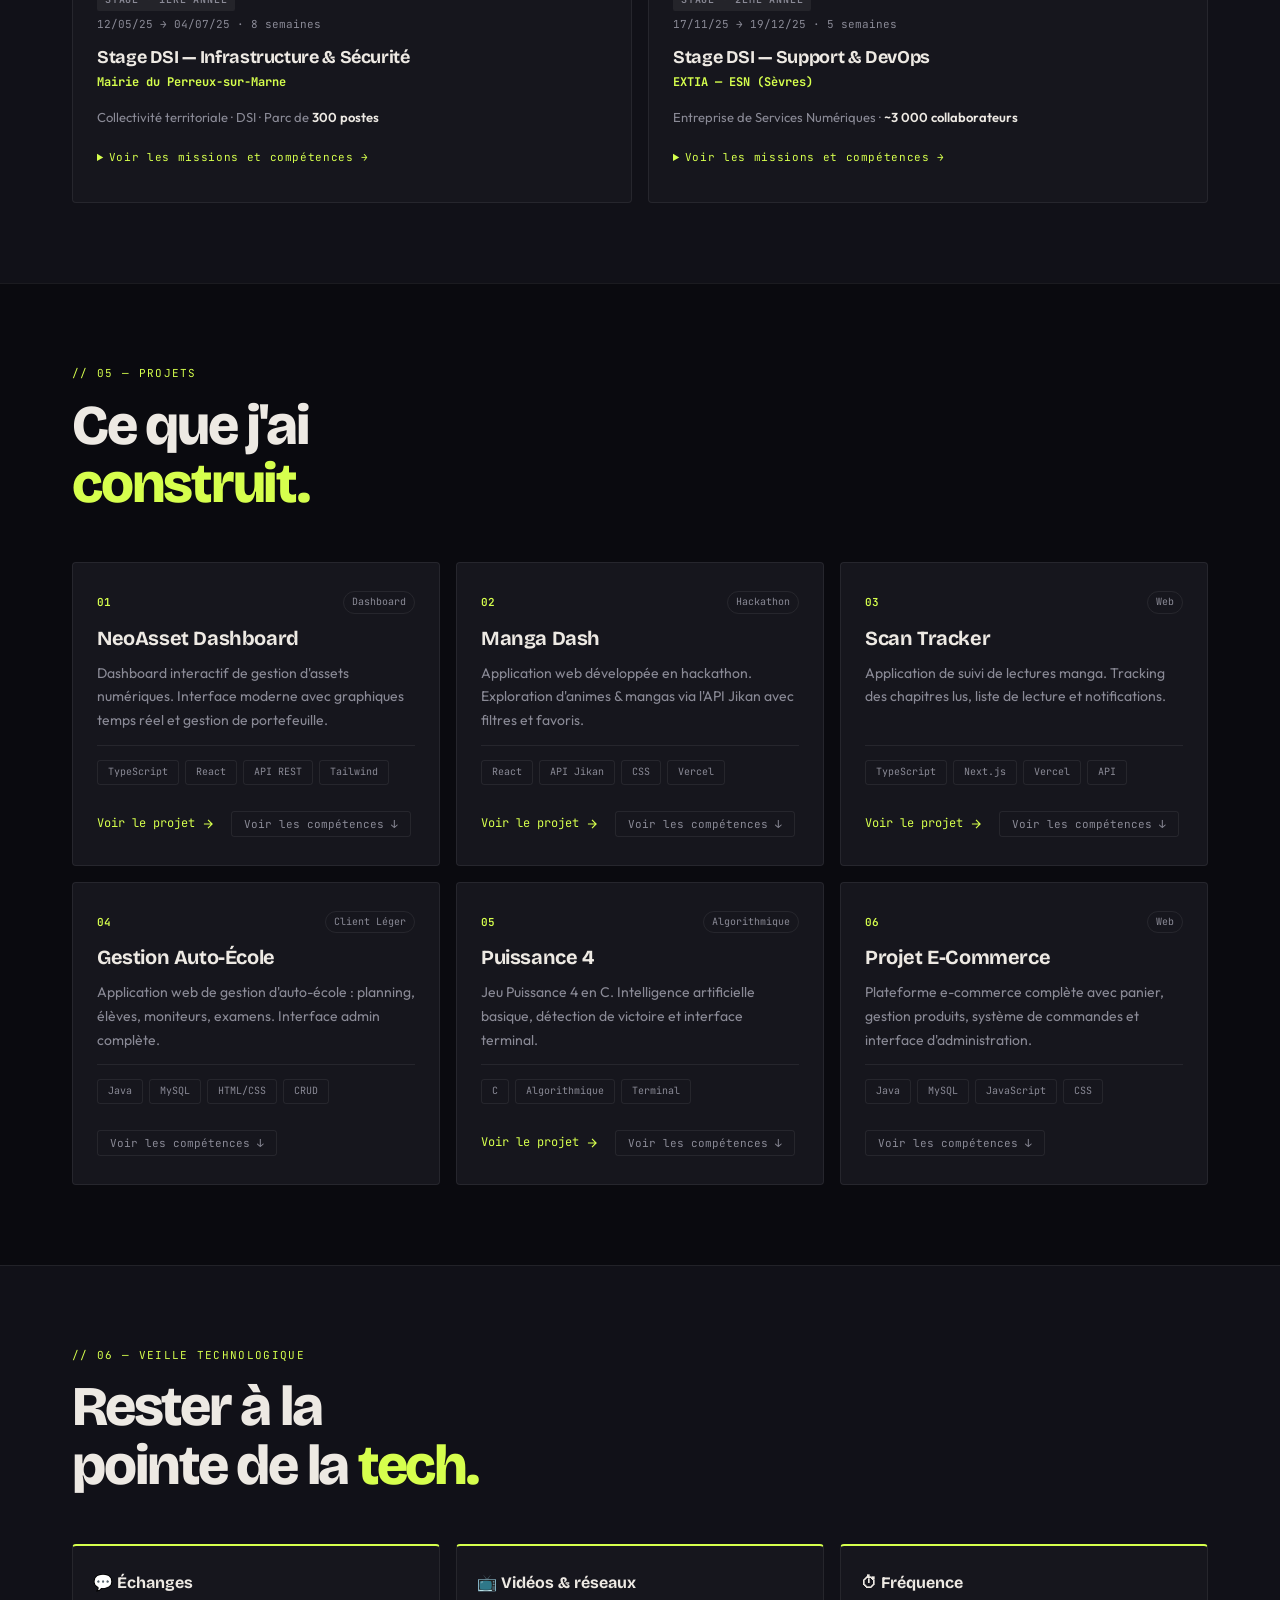
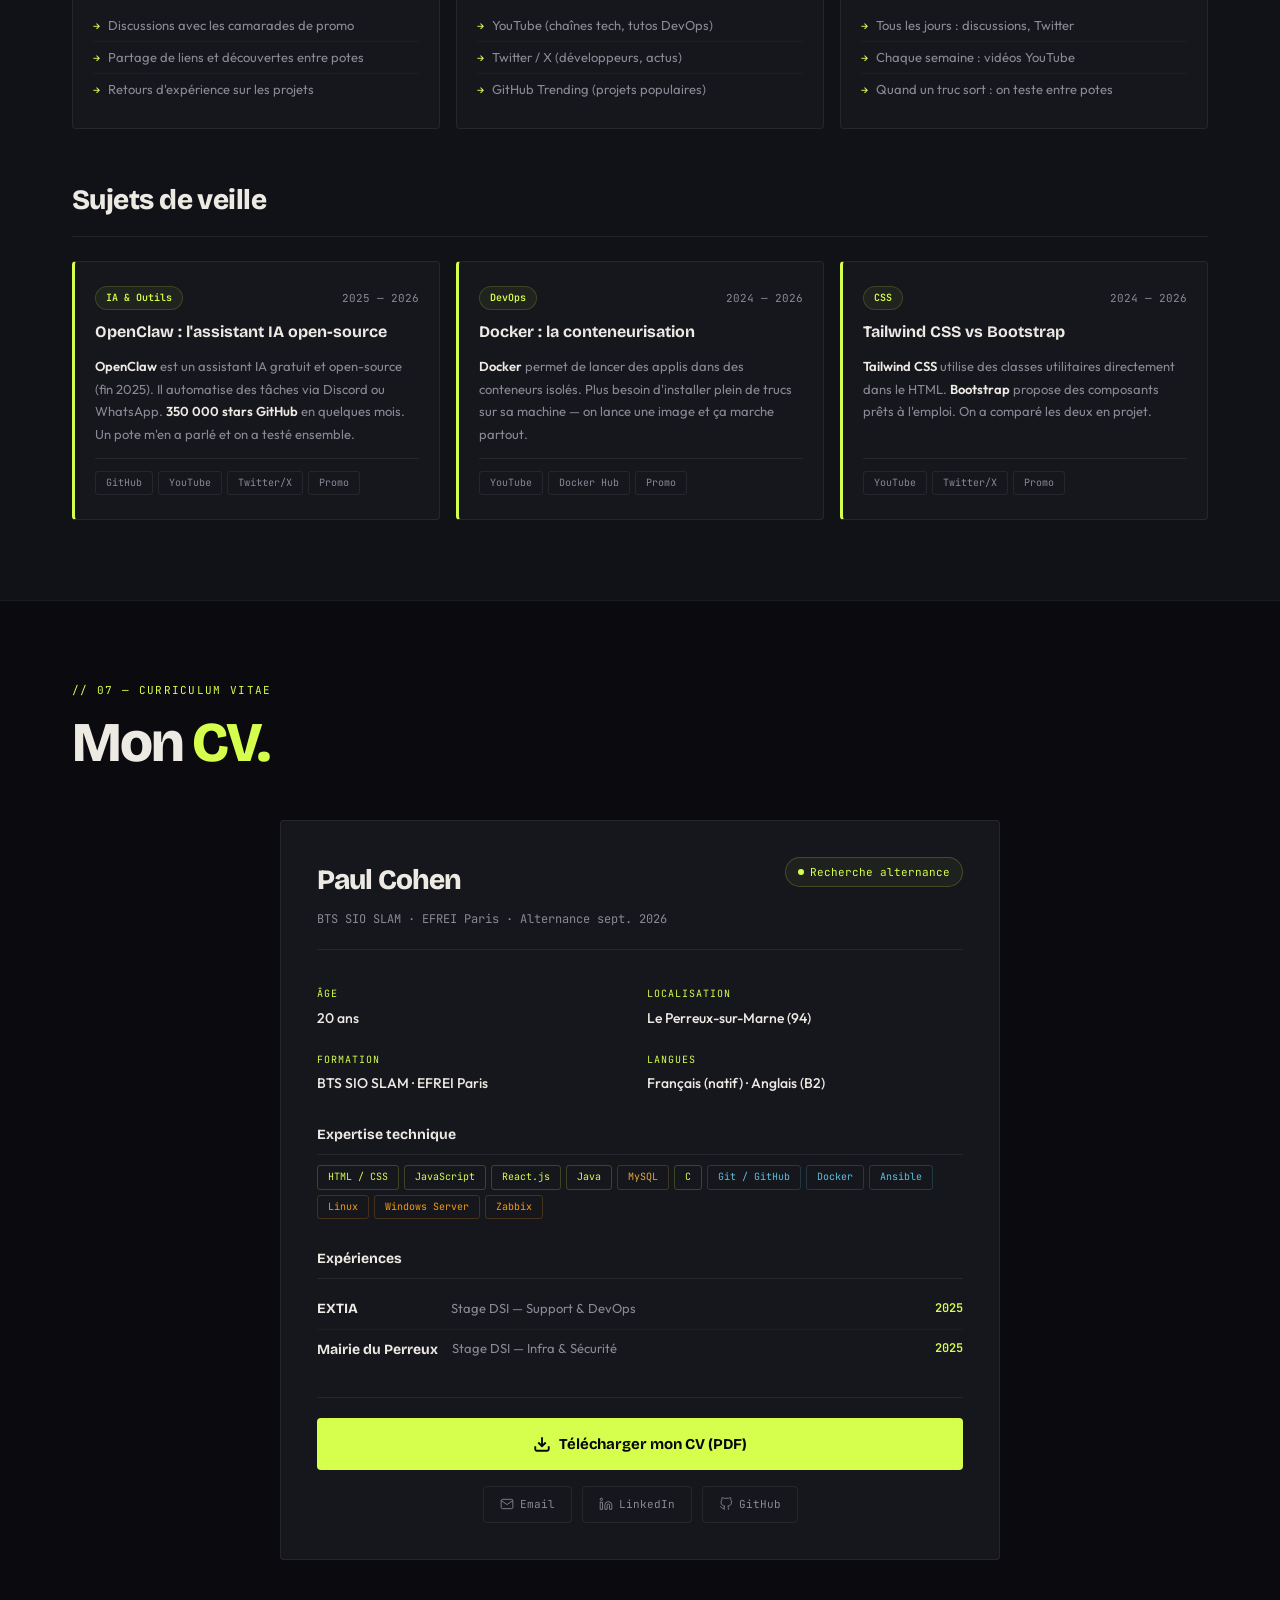
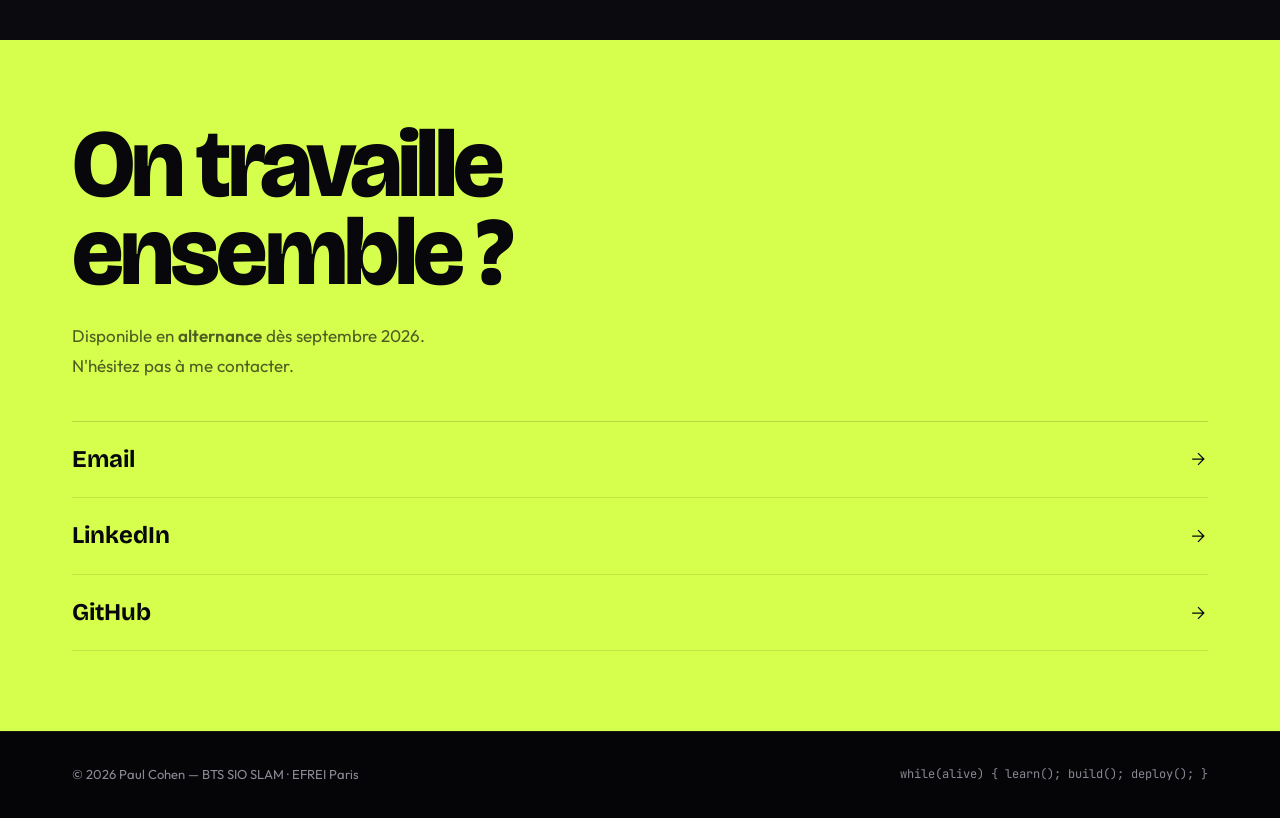
==== commit 0e1520ba: "Ajout page E5, tableau synthèse et assets" ====
--- a/index.html
+++ b/index.html
@@ -291,7 +291,7 @@
         </div>
         <div>
           <p class="exam-desc">
-            <strong>Parcours de compétences — Cybersécurité</strong>.
+            <strong>Épreuve technique</strong>.
             Deux parties : <strong>client léger</strong> (web) et <strong>client lourd</strong> (desktop).
             Projet : <strong>Muni-Prospection LAcarel</strong>.
           </p>
@@ -427,8 +427,8 @@
                 <div><strong>Inventaire du parc informatique</strong><br><span style="color:var(--muted)">13 machines recensées dans GLPI (postes, serveurs, portables, réseau)</span></div>
               </div>
               <div class="stage-mission">
-                <div class="stage-mission-comps"><span>C2</span></div>
-                <div><strong>Installation GLPI via doc officielle</strong><br><span style="color:var(--muted)">Configuration Apache + MySQL en suivant la documentation</span></div>
+                <div class="stage-mission-comps"><span>C2</span><span>C17</span></div>
+                <div><strong>Installation GLPI sur serveur Debian</strong><br><span style="color:var(--muted)">Déploiement complet sur Debian : Apache, MySQL, configuration via doc officielle</span></div>
               </div>
               <div class="stage-mission">
                 <div class="stage-mission-comps"><span>C3</span></div>
@@ -447,6 +447,10 @@
                 <div><strong>Ticketing GLPI</strong><br><span style="color:var(--muted)">6 catégories paramétrées, ~10 tickets gérés</span></div>
               </div>
               <div class="stage-mission">
+                <div class="stage-mission-comps"><span>C17</span><span>C8</span></div>
+                <div><strong>Installation &amp; configuration Zabbix sur Debian</strong><br><span style="color:var(--muted)">Déploiement du serveur de supervision sur Debian, configuration des hôtes et alertes</span></div>
+              </div>
+              <div class="stage-mission">
                 <div class="stage-mission-comps"><span>C8</span></div>
                 <div><strong>Incident switch HP + alerte Zabbix</strong><br><span style="color:var(--muted)">Crash switch → diagnostic avec tuteur. Disque serveur à 92% → nettoyage 15 Go</span></div>
               </div>
@@ -456,7 +460,11 @@
               </div>
               <div class="stage-mission">
                 <div class="stage-mission-comps"><span>C17</span></div>
-                <div><strong>Déploiement Apache Guacamole</strong><br><span style="color:var(--muted)">Accès distant aux postes via navigateur (RDP/VNC/SSH)</span></div>
+                <div><strong>Déploiement Apache Guacamole sur Debian</strong><br><span style="color:var(--muted)">Installation et configuration de l'accès distant aux postes via navigateur (RDP/VNC/SSH)</span></div>
+              </div>
+              <div class="stage-mission">
+                <div class="stage-mission-comps"><span>C7</span><span>C9</span></div>
+                <div><strong>Support utilisateurs</strong><br><span style="color:var(--muted)">Assistance aux agents : dépannage postes, résolution de problèmes logiciels et matériels</span></div>
               </div>
               <div class="stage-mission">
                 <div class="stage-mission-comps"><span>C18</span></div>
@@ -464,7 +472,7 @@
               </div>
             </div>
             <div class="stage-techs">
-              <span>GLPI</span><span>Active Directory</span><span>Zabbix</span><span>Guacamole</span><span>MySQL</span><span>Windows Server</span><span>Linux</span>
+              <span>GLPI</span><span>Zabbix</span><span>Guacamole</span><span>Debian</span><span>Active Directory</span><span>MySQL</span><span>Windows Server</span>
             </div>
           </details>
         </div>
@@ -487,11 +495,15 @@
               </div>
               <div class="stage-mission">
                 <div class="stage-mission-comps"><span>C17</span><span>C2</span></div>
-                <div><strong>Automatisation avec Ansible</strong><br><span style="color:var(--muted)">Écriture de playbooks pour déploiement et configuration de serveurs</span></div>
+                <div><strong>Script Python + Ansible</strong><br><span style="color:var(--muted)">Écriture de scripts Python pour générer et lancer des playbooks Ansible (déploiement &amp; configuration serveurs)</span></div>
+              </div>
+              <div class="stage-mission">
+                <div class="stage-mission-comps"><span>C7</span><span>C9</span></div>
+                <div><strong>Support utilisateurs via Azure &amp; Intune</strong><br><span style="color:var(--muted)">Gestion des tickets, dépannage à distance, administration des postes via Azure AD et Intune</span></div>
               </div>
               <div class="stage-mission">
                 <div class="stage-mission-comps"><span>C1</span><span>C3</span></div>
-                <div><strong>Gestion de parc avec Microsoft Intune</strong><br><span style="color:var(--muted)">Déploiement et gestion des postes à distance, politiques de sécurité</span></div>
+                <div><strong>Création et déploiement de postes</strong><br><span style="color:var(--muted)">Configuration de nouveaux postes collaborateurs, enrôlement Intune, installation logiciels</span></div>
               </div>
               <div class="stage-mission">
                 <div class="stage-mission-comps"><span>C19</span><span>C20</span><span>C22</span></div>
@@ -499,7 +511,7 @@
               </div>
             </div>
             <div class="stage-techs">
-              <span>Zabbix</span><span>Ansible</span><span>Intune</span><span>Docker</span>
+              <span>Zabbix</span><span>Python</span><span>Ansible</span><span>Azure AD</span><span>Intune</span><span>Docker</span>
             </div>
           </details>
         </div>
